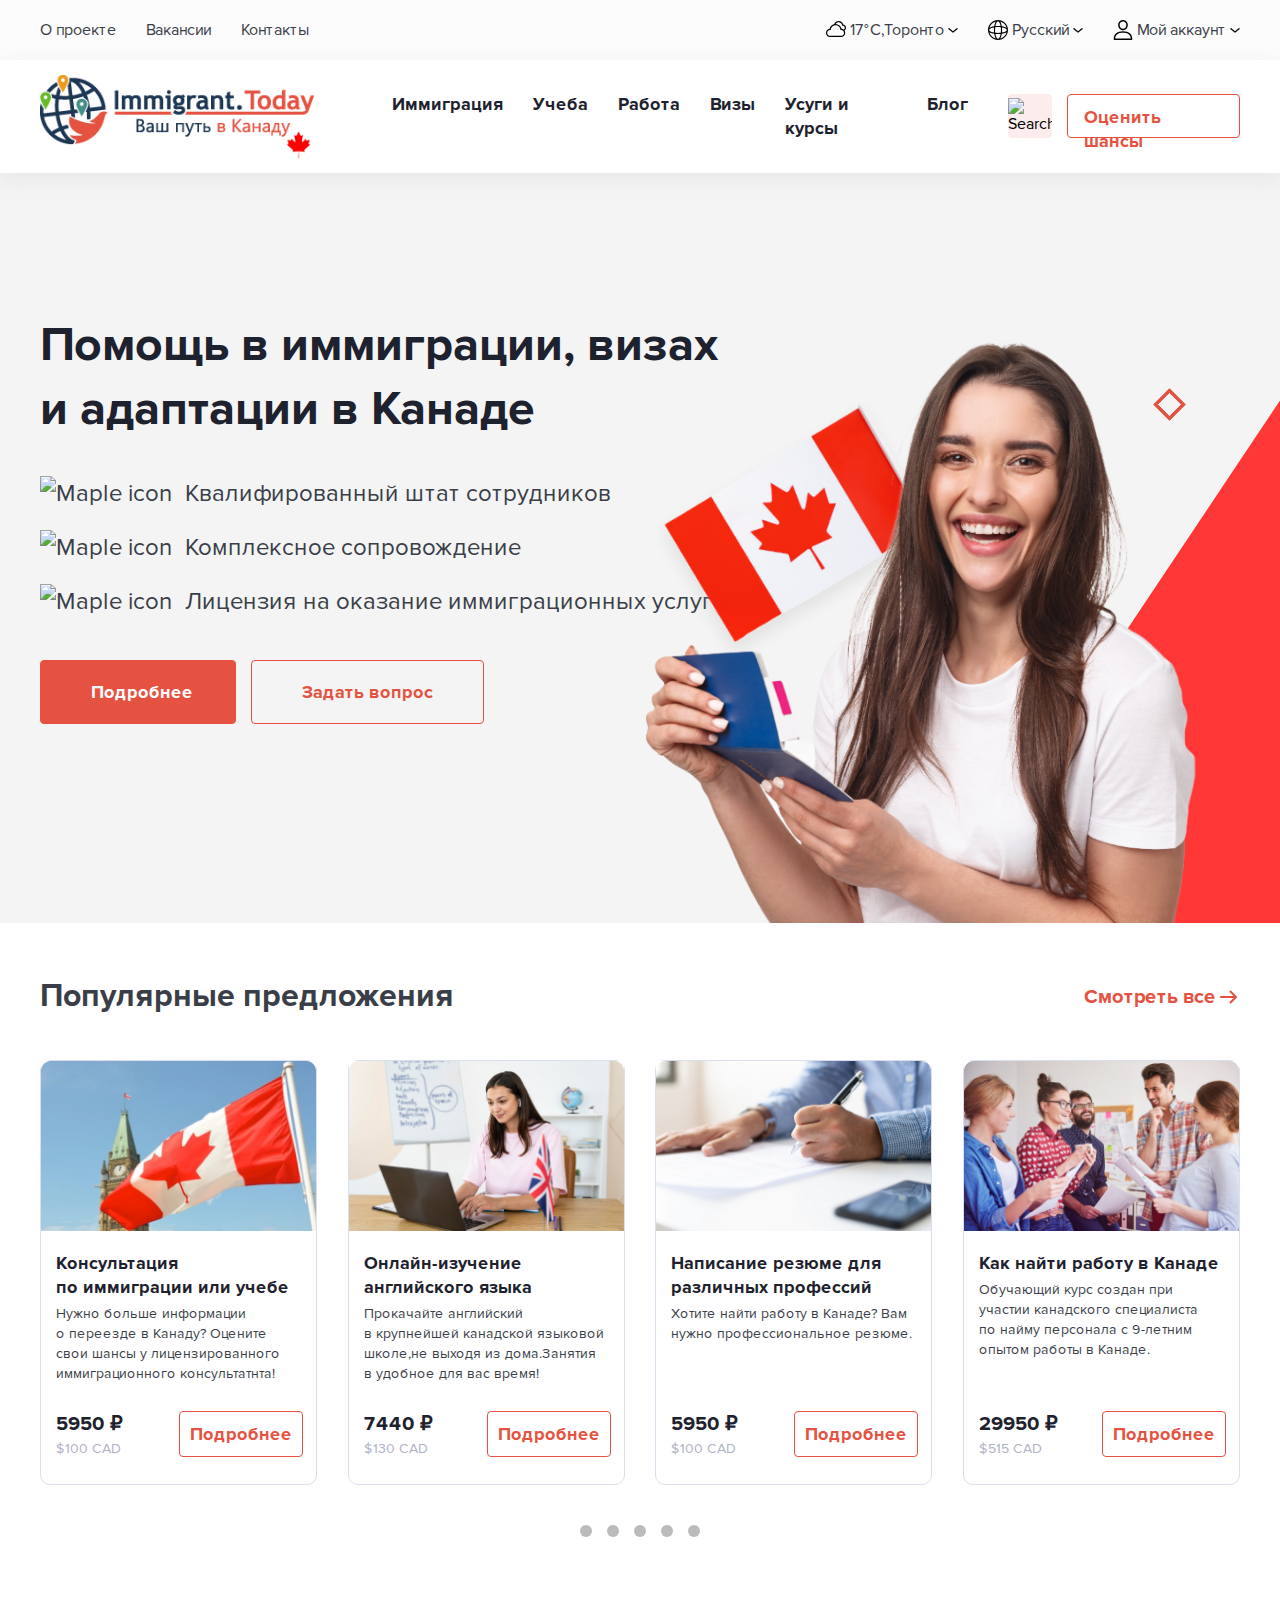
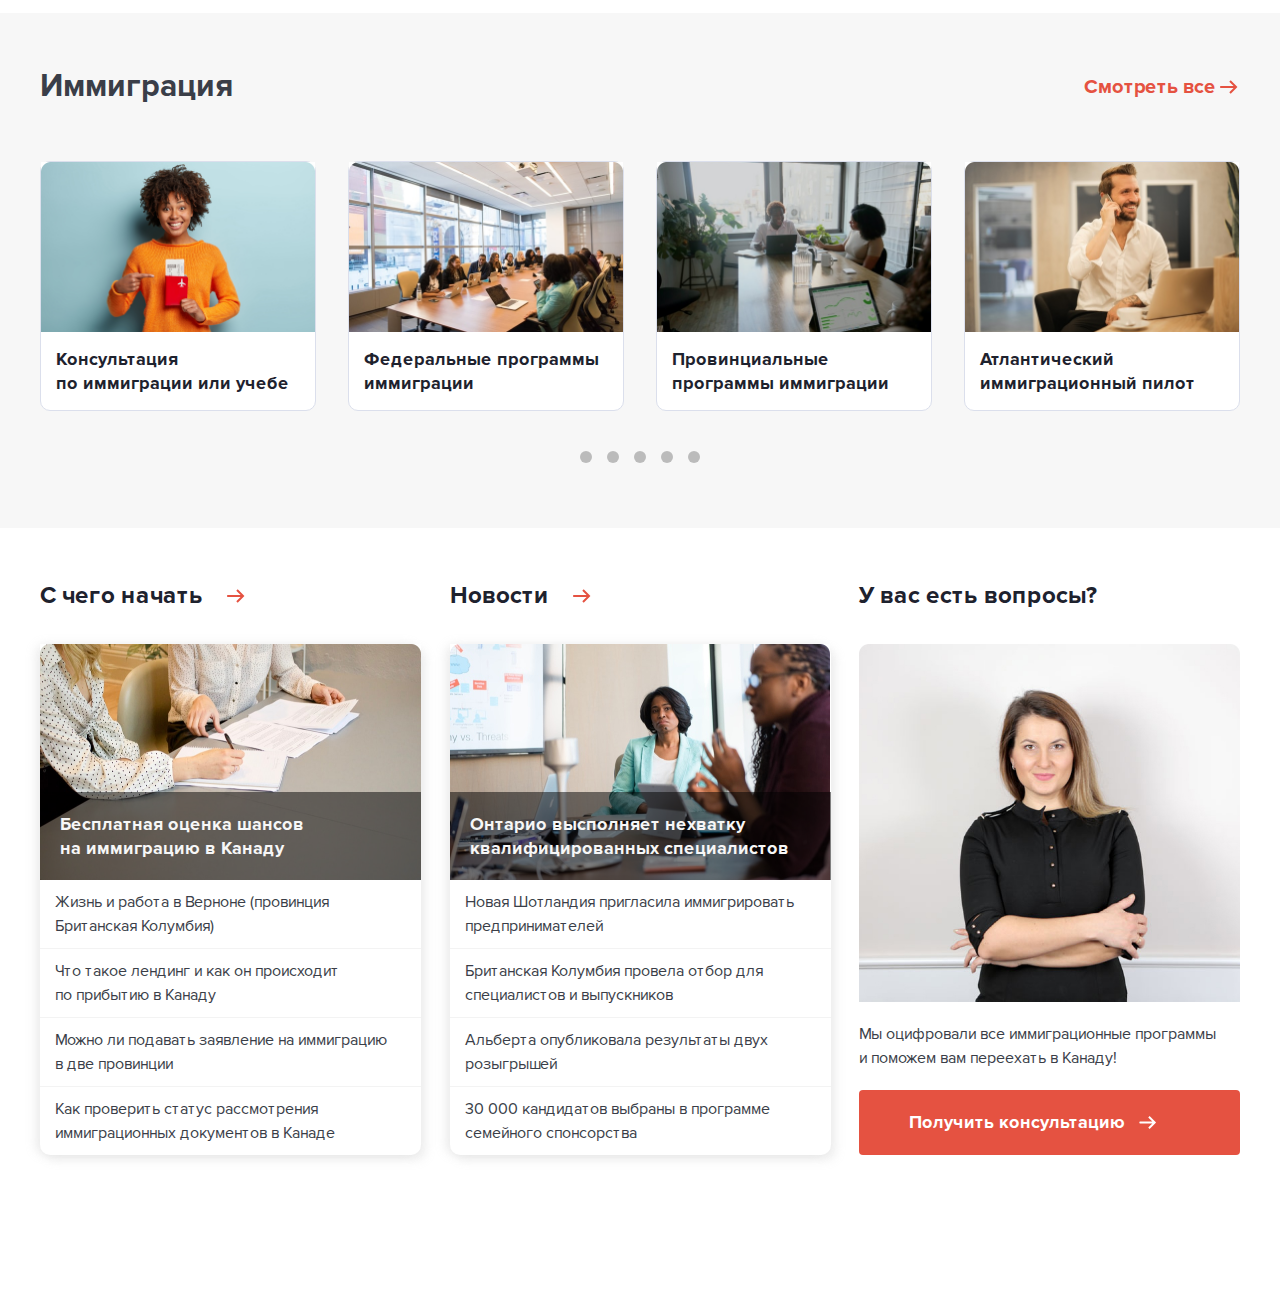
==== index.html @ c92b2986 "Update index.html" ====
<!DOCTYPE html>
<html lang="ru">

<head>
    <meta charset="UTF-8"/>
    <meta http-equiv="X-UA-Compatible" content="IE=edge"/>
    <meta name="viewport" content="width=device-width, initial-scale=1.0"/>
    <title>School Project</title>

    <link rel="stylesheet" href="./css/style.css"/>
</head>

<body>
<header>
    <div class="bg-gray">
        <div class="container">
            <div class="top-menu-wrap">
                <!--Top menu-->
                <nav>
                    <ul class="top-left-menu">
                        <li><a href="#">О проекте</a></li>
                        <li><a href="#">Вакансии</a></li>
                        <li><a href="#">Контакты</a></li>
                    </ul>
                </nav>

                <ul class="top-right-menu">
                    <li>
                        <a href="#">
                            <svg width="20" height="18" viewBox="0 0 20 18"
                                 xmlns="http://www.w3.org/2000/svg">
                                <path
                                        d="M20 7.82644C20 6.20998 18.8162 4.86483 17.2701 4.61213C16.7846 2.49625 14.8909 0.956909 12.673 0.956909C10.6894 0.956909 8.92136 2.20829 8.24553 4.04408C5.93992 4.57093 4.10755 6.40396 3.62359 8.76672C1.58247 9.02854 0 10.7769 0 12.888C0 15.1792 1.864 17.0432 4.15518 17.0432H15.0666C17.3577 17.0432 19.2217 15.1792 19.2217 12.888C19.2217 12.0281 18.9591 11.2285 18.5099 10.565C19.4259 9.97745 20 8.95996 20 7.82644ZM12.6731 2.19402C14.4365 2.19402 15.9221 3.51237 16.1287 5.26066L16.1932 5.80664H16.7429C17.8567 5.80664 18.7629 6.71274 18.7629 7.82644C18.7629 8.60569 18.3259 9.29683 17.6474 9.63394C17.0692 9.17435 16.3661 8.86524 15.5981 8.76668C15.0267 5.97683 12.5754 3.92557 9.68474 3.8911C10.3019 2.8605 11.4297 2.19402 12.6731 2.19402ZM15.0666 15.8061H4.15518C2.54614 15.8061 1.23711 14.497 1.23711 12.888C1.23711 11.279 2.54623 9.96994 4.15538 9.96994H4.70515L4.76965 9.42396C5.05905 6.97452 7.14033 5.12743 9.61085 5.12743C12.0814 5.12743 14.1626 6.97452 14.452 9.42396L14.5165 9.96994H15.0663C16.6754 9.96994 17.9846 11.279 17.9846 12.888C17.9846 14.497 16.6756 15.8061 15.0666 15.8061Z"/>
                            </svg>
                            17°C,Торонто
                            <svg class="icon-arrow-down" width="10" height="5" viewBox="0 0 10 5" 
                                 xmlns="http://www.w3.org/2000/svg">
                                <path
                                        d="M5.00002 4.66665C4.84425 4.66695 4.69329 4.6127 4.57335 4.51331L0.573354 1.17998C0.43721 1.06682 0.351594 0.904213 0.335341 0.727929C0.319087 0.551645 0.373529 0.376124 0.486688 0.23998C0.599847 0.103836 0.762454 0.0182197 0.938738 0.00196652C1.11502 -0.0142866 1.29054 0.0401543 1.42669 0.153313L5.00002 3.13998L8.57335 0.25998C8.64154 0.204603 8.72001 0.163249 8.80423 0.138294C8.88846 0.11334 8.97679 0.105277 9.06414 0.11457C9.15149 0.123863 9.23615 0.150327 9.31324 0.192443C9.39033 0.234559 9.45834 0.291496 9.51335 0.35998C9.57441 0.428528 9.62064 0.508945 9.64917 0.596194C9.6777 0.683443 9.6879 0.775644 9.67914 0.867019C9.67038 0.958395 9.64284 1.04698 9.59825 1.12721C9.55367 1.20745 9.49299 1.27762 9.42002 1.33331L5.42002 4.55331C5.29663 4.63699 5.14875 4.67689 5.00002 4.66665Z"/>
                            </svg>
                        </a>
                    </li>
                    <li>
                        <a href="#">
                            <svg width="20" height="20" viewBox="0 0 20 20"
                                 xmlns="http://www.w3.org/2000/svg">
                                <path
                                        d="M17.0711 2.92892C15.1823 1.04019 12.6711 0 10 0C7.32895 0 4.81766 1.04019 2.92892 2.92892C1.04019 4.81766 0 7.32895 0 10C0 12.6711 1.04019 15.1823 2.92892 17.0711C4.81766 18.9598 7.32895 20 10 20C12.6711 20 15.1823 18.9598 17.0711 17.0711C18.9598 15.1823 20 12.6711 20 10C20 7.32895 18.9598 4.81766 17.0711 2.92892ZM13.97 7.40494C14.8807 7.56851 15.719 7.78931 16.4517 8.0629C17.9398 8.61862 18.8281 9.3428 18.8281 10C18.8281 10.6572 17.9398 11.3814 16.4517 11.937C15.719 12.2107 14.8807 12.4315 13.97 12.5949C14.0567 11.7593 14.1016 10.8884 14.1016 10C14.1016 9.11163 14.0567 8.24066 13.97 7.40494ZM16.2424 3.75763C17.3801 4.89517 18.1686 6.28876 18.5551 7.80823C18.0936 7.4971 17.5272 7.21375 16.8617 6.96518C15.9676 6.63132 14.933 6.37039 13.81 6.19019C13.6296 5.06699 13.3688 4.03244 13.0348 3.13828C12.7864 2.47284 12.5029 1.90643 12.1918 1.44485C13.7112 1.83136 15.1048 2.61993 16.2424 3.75763ZM12.9297 10C12.9297 10.9561 12.8755 11.8883 12.7718 12.7718C11.8883 12.8755 10.9561 12.9297 10 12.9297C9.04388 12.9297 8.11172 12.8755 7.22824 12.7718C7.12448 11.8883 7.07031 10.9561 7.07031 10C7.07031 9.04388 7.12448 8.11172 7.22824 7.22824C8.11172 7.12448 9.04388 7.07031 10 7.07031C10.9561 7.07031 11.8883 7.12448 12.7718 7.22824C12.8755 8.11172 12.9297 9.04388 12.9297 10ZM10 1.17188C10.6572 1.17188 11.3814 2.06024 11.9371 3.54828C12.2107 4.28101 12.4315 5.11932 12.5951 6.02997C11.7595 5.9433 10.8884 5.89844 10 5.89844C9.11163 5.89844 8.24066 5.9433 7.40509 6.02997C7.56851 5.11932 7.78931 4.28101 8.06305 3.54828C8.61862 2.06024 9.3428 1.17188 10 1.17188ZM3.75763 3.75763C4.89517 2.61993 6.28876 1.83136 7.80823 1.44485C7.4971 1.90643 7.21375 2.47284 6.96518 3.13828C6.63132 4.03244 6.37039 5.06699 6.19019 6.19019C5.06699 6.37039 4.03244 6.63132 3.13828 6.96518C2.47284 7.21375 1.90643 7.4971 1.44485 7.80823C1.83136 6.28876 2.61993 4.89517 3.75763 3.75763ZM3.54828 8.06305C4.28101 7.78931 5.11932 7.56851 6.02997 7.40509C5.9433 8.24066 5.89844 9.11163 5.89844 10C5.89844 10.8884 5.9433 11.7593 6.02997 12.5949C5.11932 12.4315 4.28101 12.2107 3.54828 11.937C2.06024 11.3814 1.17188 10.6572 1.17188 10C1.17188 9.3428 2.06024 8.61862 3.54828 8.06305ZM3.75763 16.2424C2.61993 15.1048 1.83136 13.7112 1.44485 12.1918C1.90643 12.5029 2.47284 12.7863 3.13828 13.0348C4.03244 13.3687 5.06699 13.6296 6.19019 13.8098C6.37039 14.933 6.63132 15.9676 6.96518 16.8617C7.21375 17.5272 7.4971 18.0936 7.80823 18.5551C6.28876 18.1686 4.89517 17.3801 3.75763 16.2424ZM10 18.8281C9.3428 18.8281 8.61862 17.9398 8.06305 16.4517C7.78931 15.719 7.56851 14.8807 7.40509 13.97C8.24066 14.0567 9.11163 14.1016 10 14.1016C10.8884 14.1016 11.7595 14.0567 12.5951 13.97C12.4315 14.8807 12.2107 15.719 11.9371 16.4517C11.3814 17.9398 10.6572 18.8281 10 18.8281ZM16.2424 16.2424C15.1048 17.3801 13.7112 18.1686 12.1918 18.5551C12.5029 18.0936 12.7864 17.5272 13.0348 16.8617C13.3688 15.9676 13.6296 14.933 13.81 13.8098C14.933 13.6296 15.9676 13.3687 16.8617 13.0348C17.5272 12.7863 18.0936 12.5029 18.5551 12.1918C18.1686 13.7112 17.3801 15.1048 16.2424 16.2424Z"
                                        />
                            </svg>
                            Русский
                            <svg class="icon-arrow-down" width="10" height="5" viewBox="0 0 10 5" 
                                 xmlns="http://www.w3.org/2000/svg">
                                <path
                                        d="M5.00002 4.66665C4.84425 4.66695 4.69329 4.6127 4.57335 4.51331L0.573354 1.17998C0.43721 1.06682 0.351594 0.904213 0.335341 0.727929C0.319087 0.551645 0.373529 0.376124 0.486688 0.23998C0.599847 0.103836 0.762454 0.0182197 0.938738 0.00196652C1.11502 -0.0142866 1.29054 0.0401543 1.42669 0.153313L5.00002 3.13998L8.57335 0.25998C8.64154 0.204603 8.72001 0.163249 8.80423 0.138294C8.88846 0.11334 8.97679 0.105277 9.06414 0.11457C9.15149 0.123863 9.23615 0.150327 9.31324 0.192443C9.39033 0.234559 9.45834 0.291496 9.51335 0.35998C9.57441 0.428528 9.62064 0.508945 9.64917 0.596194C9.6777 0.683443 9.6879 0.775644 9.67914 0.867019C9.67038 0.958395 9.64284 1.04698 9.59825 1.12721C9.55367 1.20745 9.49299 1.27762 9.42002 1.33331L5.42002 4.55331C5.29663 4.63699 5.14875 4.67689 5.00002 4.66665Z"
                                        />
                            </svg>
                        </a>
                    </li>
                    <li>
                        <a href="#">
                            <svg width="20" height="20" viewBox="0 0 20 20"
                                 xmlns="http://www.w3.org/2000/svg">
                                <path
                                        d="M9.9999 11.2652C3.99064 11.2652 0.681152 14.108 0.681152 19.2701C0.681152 19.6732 1.00791 20 1.41107 20H18.5887C18.9919 20 19.3186 19.6732 19.3186 19.2701C19.3186 14.1083 16.0092 11.2652 9.9999 11.2652ZM2.16756 18.5402C2.45467 14.6805 5.08603 12.7251 9.9999 12.7251C14.9138 12.7251 17.5452 14.6805 17.8325 18.5402H2.16756Z"
                                        />
                                <path
                                        d="M10 0C7.23969 0 5.1582 2.12336 5.1582 4.93895C5.1582 7.83699 7.33023 10.1944 10 10.1944C12.6698 10.1944 14.8419 7.83699 14.8419 4.93918C14.8419 2.12336 12.7604 0 10 0ZM10 8.7348C8.13508 8.7348 6.61805 7.03211 6.61805 4.93918C6.61805 2.92313 8.04043 1.45984 10 1.45984C11.9283 1.45984 13.382 2.95547 13.382 4.93918C13.382 7.03211 11.865 8.7348 10 8.7348Z"
                                        />
                            </svg>
                            Мой аккаунт
                            <svg class="icon-arrow-down" width="10" height="5" viewBox="0 0 10 5" 
                                 xmlns="http://www.w3.org/2000/svg">
                                <path
                                        d="M5.00002 4.66665C4.84425 4.66695 4.69329 4.6127 4.57335 4.51331L0.573354 1.17998C0.43721 1.06682 0.351594 0.904213 0.335341 0.727929C0.319087 0.551645 0.373529 0.376124 0.486688 0.23998C0.599847 0.103836 0.762454 0.0182197 0.938738 0.00196652C1.11502 -0.0142866 1.29054 0.0401543 1.42669 0.153313L5.00002 3.13998L8.57335 0.25998C8.64154 0.204603 8.72001 0.163249 8.80423 0.138294C8.88846 0.11334 8.97679 0.105277 9.06414 0.11457C9.15149 0.123863 9.23615 0.150327 9.31324 0.192443C9.39033 0.234559 9.45834 0.291496 9.51335 0.35998C9.57441 0.428528 9.62064 0.508945 9.64917 0.596194C9.6777 0.683443 9.6879 0.775644 9.67914 0.867019C9.67038 0.958395 9.64284 1.04698 9.59825 1.12721C9.55367 1.20745 9.49299 1.27762 9.42002 1.33331L5.42002 4.55331C5.29663 4.63699 5.14875 4.67689 5.00002 4.66665Z"
                                        />
                            </svg>
                        </a>
                    </li>
                </ul>
            </div>
            <!--top menu wrap-->
        </div>
    </div>
    <!-- main menu wrap-->
    <div class="box-shadow">
        <div class="container">
            <div class="main-menu-wrap">
                <a href=""><img src="img/logo.svg" alt="Logo"/></a>
                <nav>
                    <ul class="main-menu">
                        <li><a href="">Иммиграция</a></li>
                        <li><a href="">Учеба</a></li>
                        <li><a href="">Работа</a></li>
                        <li><a href="">Визы</a></li>
                        <li><a href="">Усуги и курсы</a></li>
                        <li><a href="">Блог</a></li>
                    </ul>
                </nav>
                <button class="btn-search" name="search">
                    <img src="img/icons/icon-search.svg" alt="Search"/>
                </button>
                <a href="#" class="btn-transparent">Оценить шансы</a>
            </div>
        </div>
    </div>
    <!-- main menu wrap close-->
    <!-- container close-->
</header>

<main>
    <section class="home">
        <div class="container">
            <div class="home-content">
                <h1 class="home-heading">
                    Помощь в&nbsp;иммиграции, визах<br/>и&nbsp;адаптации
                    в&nbsp;Канаде
                </h1>
                <ul class="home-list">
                    <li>
                        <img src="img/icons/icon-maple.svg" class="icon-maple" alt="Maple icon"/>Квалифированный
                        штат сотрудников
                    </li>
                    <li>
                        <img src="img/icons/icon-maple.svg" class="icon-maple" alt="Maple icon"/>Комплексное
                        сопровождение
                    </li>
                    <li>
                        <img src="img/icons/icon-maple.svg" class="icon-maple" alt="Maple icon"/>Лицензия на
                        оказание иммиграционных услуг
                    </li>
                </ul>
                <div class="home-btn-group">
                    <a href="#" class="btn-red btn">Подробнее</a>
                    <a href="#" class="btn">Задать вопрос</a>
                </div>
                <img src="img/bg-image.jpg" class="bg-image-main" alt="background image"/>
                <img src="img/flag.png" class="bg-image-flag" alt="background image flag"/>
                <img src="img/rectangle.svg" class="bg-image-rectangle" alt="rectangle"/>
                <img src="img/dots-vertical.svg" class="dots-vertical" alt="Vertical dots"/>
                <img src="img/dots-horizontal.svg" class="dots-horizontal" alt="Horizontal dots"/>
                <img src="img/diamond.svg" class="diamond-left" alt="Diamond"/>
                <img src="img/diamond.svg" class="diamond-right" alt="Diamond"/>
            </div>
        </div>
    </section>
    <section class="offer">
        <div class="container">
            <div class="offer-row">
                <h2 class="offer-heading">Популярные предложения</h2>
                <div>
                    <a href="#">Смотреть все
                        <svg width="24" height="24" viewBox="0 0 24 24" 
                             xmlns="http://www.w3.org/2000/svg">
                            <path fill-rule="evenodd" clip-rule="evenodd"
                                  d="M20.7071 11.2929L14.7071 5.29291L13.2929 6.70712L17.5858 11H5C4.44771 11 4 11.4477 4 12C4 12.5523 4.44771 13 5 13H17.5858L13.2929 17.2929L14.7071 18.7071L20.7071 12.7071L21.4142 12L20.7071 11.2929Z"
                                  fill="#E55241"/>
                        </svg>
                    </a>
                </div>
            </div>
            <div class="cards">
                <div class="card">
                    <a href="#"><img src="img/image-card-1.jpg" alt="Image card 1"/></a>
                    <div class="card-content">
                        <a href="#" class="card-link">Консультация по&nbsp;иммиграции или учебе</a>
                        <p>
                            Нужно больше информации о&nbsp;переезде в&nbsp;Канаду? Оцените
                            свои шансы у&nbsp;лицензированного иммиграционного
                            консультатнта!
                        </p>
                        <div class="price-block">
                            <div>
                                <span class="price-bold">5950&nbsp;₽</span><span>$100&nbsp;CAD</span>
                            </div>
                            <a href="#" class="card-btn">Подробнее</a>
                        </div>
                    </div>
                </div>
                <div class="card">
                    <a href="#"><img src="img/image-card-2.jpg" alt="Image card 2"/></a>
                    <div class="card-content">
                        <a href="#" class="card-link">Онлайн-изучение английского языка</a>
                        <p>
                            Прокачайте английский в&nbsp;крупнейшей канадской языковой
                            школе,не выходя из&nbsp;дома.Занятия в&nbsp;удобное для вас
                            время!
                        </p>
                        <div class="price-block">
                            <div>
                                <span class="price-bold">7440&nbsp;₽</span><span>$130&nbsp;CAD</span>
                            </div>
                            <a href="#" class="card-btn">Подробнее</a>
                        </div>
                    </div>
                </div>
                <div class="card">
                    <a href="#"><img src="img/image-card-3.jpg" alt="Image card 3"/></a>
                    <div class="card-content">
                        <a href="#" class="card-link">Написание резюме для различных профессий</a>
                        <p>
                            Хотите найти работу в&nbsp;Канаде? Вам нужно профессиональное
                            резюме.
                        </p>
                        <div class="price-block">
                            <div>
                                <span class="price-bold">5950&nbsp;₽</span><span>$100&nbsp;CAD</span>
                            </div>
                            <a href="#" class="card-btn">Подробнее</a>
                        </div>
                    </div>
                </div>
                <div class="card">
                    <a href="#"><img src="img/image-card-4.jpg" alt="Image card 4"/></a>
                    <div class="card-content">
                        <a href="#" class="card-link">Как найти работу в&nbsp;Канаде</a>
                        <p>
                            Обучающий курс создан при участии канадского специалиста
                            по&nbsp;найму персонала с&nbsp;9-летним опытом работы
                            в&nbsp;Канаде.
                        </p>
                        <div class="price-block">
                            <div>
                                <span class="price-bold">29950&nbsp;₽</span><span>$515&nbsp;CAD</span>
                            </div>
                            <a href="#" class="card-btn">Подробнее</a>
                        </div>
                    </div>
                </div>
            </div>
            <div class="slider-nav">
                <span class="circle"></span>
                <span class="circle"></span>
                <span class="circle"></span>
                <span class="circle"></span>
                <span class="circle"></span>
            </div>
        </div>
    </section>
    <section class="offer-grey">
        <div class="container">
            <div class="offer-grey-row">
                <h2 class="offer-heading">Иммиграция</h2>
                <div>
                    <a href="#">Смотреть все
                        <svg width="24" height="24" viewBox="0 0 24 24" 
                             xmlns="http://www.w3.org/2000/svg">
                            <path fill-rule="evenodd" clip-rule="evenodd"
                                  d="M20.7071 11.2929L14.7071 5.29291L13.2929 6.70712L17.5858 11H5C4.44771 11 4 11.4477 4 12C4 12.5523 4.44771 13 5 13H17.5858L13.2929 17.2929L14.7071 18.7071L20.7071 12.7071L21.4142 12L20.7071 11.2929Z"
                                  fill="#E55241"/>
                        </svg>
                    </a>
                </div>
            </div>
            <div class="boxes">
                <div class="box">
                    <a href="#"><img src="img/box-1.jpg" alt="Box 1"/></a>
                    <a href="#" class="box-link">Консультация по&nbsp;иммиграции или учебе</a>
                </div>
                <div class="box">
                    <a href="#"><img src="img/box-2.jpg" alt="Box 2"/></a>
                    <a href="#" class="box-link">Федеральные программы иммиграции</a>
                </div>
                <div class="box">
                    <a href="#"><img src="img/box-3.jpg" alt="Box 3"/></a>
                    <a href="#" class="box-link">Провинциальные программы иммиграции</a>
                </div>
                <div class="box">
                    <a href="#"><img src="img/box-4.jpg" alt="Box 4"/></a>
                    <a href="#" class="box-link">Атлантический иммиграционный пилот</a>
                </div>
            </div>
            <div class="slider-nav">
                <span class="circle"></span>
                <span class="circle"></span>
                <span class="circle"></span>
                <span class="circle"></span>
                <span class="circle"></span>
            </div>
        </div>
    </section>
    <section class="news">
        <div class="container">
            <div class="news-columns">
                <div class="news-item">
                    <h2 class="news-heading">
                        С чего начать
                        <svg class="read-more" width="24" height="24" viewBox="0 0 24 24" 
                             xmlns="http://www.w3.org/2000/svg">
                            <path fill-rule="evenodd" clip-rule="evenodd"
                                  d="M20.7071 11.2929L14.7071 5.29291L13.2929 6.70712L17.5858 11H5C4.44771 11 4 11.4477 4 12C4 12.5523 4.44771 13 5 13H17.5858L13.2929 17.2929L14.7071 18.7071L20.7071 12.7071L21.4142 12L20.7071 11.2929Z"
                                  fill="#E55241"/>
                        </svg>
                    </h2>
                    <div class="news-column">
                        <div class="news-block">
                            <div class="news-img">
                                <a href="#">
                                    <img src="img/new-1.jpg" alt="New 1">
                                    <span>Бесплатная оценка шансов на&nbsp;иммиграцию в&nbsp;Канаду</span>
                                </a>
                            </div>
                            <ul class="news-links">
                                <li><a href="#">Жизнь и&nbsp;работа в&nbsp;Верноне (провинция Британская Колумбия)</a>
                                </li>
                                <li><a href="#">Что такое лендинг и&nbsp;как он&nbsp;происходит по&nbsp;прибытию в&nbsp;Канаду</a>
                                </li>
                                <li><a href="#">Можно&nbsp;ли подавать заявление на&nbsp;иммиграцию в&nbsp;две
                                    провинции</a></li>
                                <li><a href="#">Как проверить статус рассмотрения иммиграционных документов в&nbsp;Канаде</a>
                                </li>
                            </ul>
                        </div>
                    </div>
                </div>
                <div class="news-item">
                    <h2 class="news-heading">
                        Новости
                        <svg class="read-more" width="24" height="24" viewBox="0 0 24 24" 
                             xmlns="http://www.w3.org/2000/svg">
                            <path fill-rule="evenodd" clip-rule="evenodd"
                                  d="M20.7071 11.2929L14.7071 5.29291L13.2929 6.70712L17.5858 11H5C4.44771 11 4 11.4477 4 12C4 12.5523 4.44771 13 5 13H17.5858L13.2929 17.2929L14.7071 18.7071L20.7071 12.7071L21.4142 12L20.7071 11.2929Z"
                                  fill="#E55241"/>
                        </svg>
                    </h2>
                    <div class="news-column">
                        <div class="news-block">
                            <div class="news-img">
                                <a href="#">
                                    <img src="img/new-2.jpg" alt="New 2">
                                    <span>Онтарио высполняет нехватку квалифицированных специалистов</span>
                                </a>
                            </div>
                            <ul class="news-links">
                                <li><a href="#">Новая Шотландия пригласила иммигрировать предпринимателей</a>
                                </li>
                                <li><a href="#">Британская Колумбия провела отбор для специалистов
                                    и&nbsp;выпускников</a>
                                </li>
                                <li><a href="#">Альберта опубликовала результаты двух розыгрышей</a></li>
                                <li><a href="#">30&nbsp;000 кандидатов выбраны в&nbsp;программе семейного
                                    спонсорства</a>
                                </li>
                            </ul>
                        </div>
                    </div>
                </div>
                <div class="news-item">
                    <h2 class="news-heading">У вас есть вопросы?</h2>
                    <div class="director-column">
                        <div class="director-block">
                            <div class="director-img">
                                <img src="img/director.jpg" alt="Director">
                            </div>
                            <p>Мы&nbsp;оцифровали все иммиграционные программы и&nbsp;поможем вам переехать в&nbsp;Канаду!</p>
                            <div class="director-btn">
                                <a href="#">
                                    <span>Получить консультацию</span>
                                    <svg width="24" height="24" viewBox="0 0 24 24" 
                                         xmlns="http://www.w3.org/2000/svg">
                                        <path fill-rule="evenodd" clip-rule="evenodd"
                                              d="M20.7071 11.2929L14.7071 5.29291L13.2929 6.70712L17.5858 11H5C4.44771 11 4 11.4477 4 12C4 12.5523 4.44771 13 5 13H17.5858L13.2929 17.2929L14.7071 18.7071L20.7071 12.7071L21.4142 12L20.7071 11.2929Z"
                                              fill="#E55241"/>
                                    </svg>
                                </a>
                            </div>
                        </div>
                    </div>
                </div>
            </div>
        </div>
    </section>
</main>
<footer></footer>
</body>

</html>
---- css/style.css ----
/* Connecting fonts */
@font-face {
    font-family: "Proxima Nova";
    src: url("../fonts/ProximaNova-Bold.woff2") format("woff2"),
    url("../fonts/ProximaNova-Bold.woff") format("woff");
    font-weight: bold;
    font-style: normal;
    font-display: swap;
}

@font-face {
    font-family: "Proxima Nova";
    src: url("../fonts/ProximaNova-Semibold.woff2") format("woff2"),
    url("../fonts/ProximaNova-Semibold.woff") format("woff");
    font-weight: 600;
    font-style: normal;
    font-display: swap;
}

@font-face {
    font-family: "Proxima Nova";
    src: url("../fonts/ProximaNova-Regular.woff2") format("woff2"),
    url("../fonts/ProximaNova-Regular.woff") format("woff");
    font-weight: normal;
    font-style: normal;
    font-display: swap;
}

/* Reset and base styles  */
*,
*::before,
*::after {
    padding: 0;
    margin: 0;
    border: none;
    box-sizing: border-box;
}

/* Links */

a,
a:visited {
    color: inherit;
    text-decoration: none;
}

a:hover {
    color: inherit;
    text-decoration: none;
}

a:focus,
a:active {
    outline: none;
}

/* Common */

aside,
nav,
footer,
header,
section,
main {
    display: block;
}

h1,
h2,
h3,
h4,
h5,
h6,
p {
    font-size: inherit;
    font-weight: inherit;
    line-height: inherit;
}

p + p {
    margin-top: 1em;
}

ul {
    list-style: none;
}

img,
svg {
    vertical-align: top;
    max-width: 100%;
    height: auto;
}

/* Form */

input,
textarea,
button,
select {
    font-family: inherit;
    font-size: inherit;
}

input::-ms-clear {
    display: none;
}

button,
input[type="submit"] {
    display: inline-block;
    box-shadow: none;
    background: transparent none;
    cursor: pointer;
}

input:focus,
input:active,
button:focus,
button:active {
    outline: none;
}

button::-moz-focus-inner {
    padding: 0;
    border: 0;
}

label {
    cursor: pointer;
}

legend {
    display: block;
}

/* Main styles start */

body {
    font-family: "Proxima Nova", sans-serif;
    font-size: 16px;
    font-weight: normal;
    color: #3a3e48;
}

.bg-gray {
    background-color: #fcfcfc;
}

.container {
    max-width: 1230px;
    padding-left: 15px;
    padding-right: 15px;
    margin-left: auto;
    margin-right: auto;
}

.top-menu-wrap {
    display: flex;
    justify-content: space-between;
    padding-top: 20px;
    padding-bottom: 20px;
}

.top-menu-wrap a,
.main-menu a {
    /* transition: color 0.2s ease; */
}
/*
.top-menu-wrap a:hover,
.main-menu a:hover {
    color: #ff3737;
} */

.top-right-menu,
.top-left-menu {
    display: flex;
}

.top-left-menu li + li {
    margin-left: 30px;
}

.top-right-menu li:not(:last-child) {
    margin-right: 30px;
}

.top-right-menu li:hover  {
    fill: #ff3737;
    color: #ff3737;
    cursor: pointer;
    transition: color 0.2s ease;
}

.icon {
    margin-right: 5px;
}

.icon-arrow-down {
    margin-top: 8px;
}

.box-shadow {
    box-shadow: 0 5px 20px rgba(190, 190, 190, 0.25);
    position: relative;
}

.main-menu-wrap {
    display: flex;
    align-items: center;
    padding-top: 15px;
    padding-bottom: 15px;
}

.main-menu {
    display: flex;
    align-content: flex-start;
    margin-left: 78px;
    margin-right: 40px;
    font-weight: bold;
    font-size: 18px;
    line-height: 24px;
    color: #1e222e;
}

.main-menu li + li {
    margin-left: 30px;
}

.btn-search {
    width: 44px;
    height: 44px;
    background: rgba(229, 82, 65, 0.1);
    border-radius: 4px;
    margin-right: 15px;
}

.btn-transparent,
a.btn-transparent {
    border: 1px solid #e55241;
    border-radius: 4px;
    height: 44px;
    padding: 10px 16px;
    font-weight: 700;
    font-size: 18px;
    line-height: 24px;
    color: #e55241;
}

.btn-transparent:hover {
    background-color: #e55241;
    border: none;
    color: #ffffff;
}

.btn,
a.btn {
    border: 1px solid #e55241;
    border-radius: 4px;
    height: 64px;
    padding: 20px 50px;
    font-weight: 700;
    font-size: 18px;
    color: #e55241;
}

.btn-red,
a.btn-red {
    background-color: #e55241;
    width: 196px;
    color: #ffffff;
}

.home {
    min-height: 750px;
    background-color: #f4f4f4;
    padding: 140px 0 199px 0;
}

.home-content {
    max-width: 693px;
    position: absolute;
}

.home-heading {
    color: #1e222e;
    margin-bottom: 35px;
    font-weight: 700;
    font-size: 48px;
    line-height: 64px;
}

.home-list {
    display: flex;
    align-content: center;
    flex-direction: column;
    padding-bottom: 40px;
}

.home-list li {
    font-weight: 400;
    font-size: 24px;
    line-height: 36px;
    color: #3a3e48;
}

.home-list li:not(:last-child) {
    margin-bottom: 18px;
}

.icon-maple {
    height: 36px;
    margin-right: 12px;
}

.arrow-down-icon {
    margin-top: 8px;
}

.home-btn-group {
    display: flex;
}

.btn-red {
    margin-right: 15px;
}

.bg-image-main {
    position: absolute;
    width: 603px;
    height: 583px;
    left: 590px;
    top: 27px;
    z-index: 10;
}

.bg-image-flag {
    position: absolute;
    width: 305px;
    height: 286px;
    left: 596px;
    top: 72px;
    z-index: 1;
}

.bg-image-rectangle {
    position: absolute;
    width: 661px;
    height: 750px;
    left: 891px;
    top: -140px;
    z-index: 9;
}

.dots-vertical {
    position: absolute;
    top: 399px;
    left: -100px;
}

.dots-horizontal {
    position: absolute;
    top: 416px;
    left: 1365px;
    z-index: 12;
}

.diamond-left {
    position: absolute;
    left: -299px;
    top: 410px;
}

.diamond-right {
    position: absolute;
    left: 1113px;
    top: 75px;
}

.offer {
    min-height: 690px;
    padding: 50px 0;
}

.offer-row {
    display: flex;
    align-items: center;
}

.offer-row div {
    display: flex;
    align-items: center;
    margin-left: auto;
}

.offer-heading {
    font-weight: bold;
    font-size: 32px;
    line-height: 48px;
}

.offer-row a {
    color: #e55241;
    font-weight: bold;
    font-size: 20px;
    line-height: 20px;
    display: flex;
    align-items: center;
}

.cards {
    display: flex;
    flex-direction: row;
    justify-content: space-between;
    margin-bottom: 40px;
}

.card {
    display: flex;
    flex-direction: column;
    align-items: center;
    min-height: 425px;
    width: 277px;
    border: 1px solid #dbdfec;
    border-radius: 10px;
    margin-top: 39px;
}

.card:hover {
    box-shadow: -5px 0 10px rgba(190, 190, 190, 0.25),
    5px 5px 10px rgba(190, 190, 190, 0.25);
}

.card-link:hover {
    color: #e55241;
}

.card-content {
    padding: 20px 15px 24px 15px;
    position: relative;
}

.card-link {
    font-weight: bold;
    font-size: 18px;
    line-height: 24px;
    color: #1e222e;
}

.card-content p {
    padding-top: 5px;
    padding-bottom: 24px;
    font-size: 14px;
    line-height: 20px;
    color: #3a3e48;
}

.price-bold {
    font-weight: bold;
    font-size: 20px;
    line-height: 30px;
    color: #1e222e;
}

.price-block {
    display: flex;
    flex-direction: row;
    flex-wrap: wrap;
    align-items: center;
    justify-content: space-between;
    position: absolute;
    top: 178px;
    width: 247px;
    box-sizing: border-box;
}

.price-block div {
    display: flex;
    flex-direction: column;
}

.price-block .price-bold ~ span {
    font-size: 14px;
    line-height: 20px;
    color: #afb2c4;
}

.card-btn {
    margin-left: auto;
    border: 1px solid #e55241;
    border-radius: 4px;
    padding: 10px 10px;
    font-weight: 700;
    font-size: 18px;
    line-height: 24px;
    color: #e55241;
}

.card-btn:hover {
    background-color: #e55241;
    border: none;
    color: #ffffff;
}

.slider-nav {
    display: flex;
    justify-content: center;
    gap: 15px;
}

.circle {
    height: 12px;
    width: 12px;
    background-color: #bbb;
    border-radius: 50%;
    display: inline-block;
}

.offer-grey {
    min-height: 515px;
    background-color: #f7f7f7;
    margin-bottom: 50px;
}

.offer-grey-row {
    padding: 50px 0;
    display: flex;
    align-items: center;
}

.offer-grey-row div {
    display: flex;
    align-items: center;
    margin-left: auto;
}

.offer-grey-row a {
    color: #e55241;
    font-weight: bold;
    font-size: 20px;
    line-height: 20px;
    display: flex;
    align-items: center;
    flex-direction: row;
}

.boxes {
    display: flex;
    flex-direction: row;
    align-items: center;
    justify-content: space-between;
    margin-bottom: 40px;
}

.box {
    display: flex;
    flex-direction: column;
    align-items: center;
    min-height: 249px;
    width: 276px;
    border: 1px solid #dbdfec;
    border-radius: 10px;
    background-color: #ffffff;
}

.box-link {
    padding: 15px;
    font-weight: bold;
    font-size: 18px;
    line-height: 24px;
    color: #1e222e;
}

.box:hover {
    box-shadow: -5px 0 10px rgba(190, 190, 190, 0.25),
    5px 5px 10px rgba(190, 190, 190, 0.25);
}

.box-link:hover {
    color: #e55241;
}

.news {
    background-color: #ffffff;
    height: 715px;
}

.news-heading,
.read-more {
    display: flex;
    align-content: center;
    align-items: center;
}

.read-more {
    margin-left: 20px;
}

.news-column {
    display: flex;
    min-height: 509px;
    width: 381px;
    box-shadow: -5px 0 10px rgba(190, 190, 190, 0.25), 5px 5px 10px rgba(190, 190, 190, 0.25);
    border-radius: 10px;
}

.news-heading {
    display: flex;
    margin-bottom: 30px;
    font-weight: bold;
    font-size: 24px;
    line-height: 36px;
    color: #1E222E;
}

.img-caption {
    position: absolute;
    padding-top: 60px;
    background: #1E222E66;
}

.news-img {
    position: relative;
    max-width: 800px;
    margin: 0 auto;
}

.news-img img {
    vertical-align: middle;
}

.news-img span {
    position: absolute;
    bottom: 0; /* Fallback color */
    background: rgba(0, 0, 0, 0.5); /* Black background with opacity */
    color: #f7f7f7;
    width: 100%;
    padding: 20px;
    left: 0;
    font-weight: 700;
    font-size: 18px;
    line-height: 24px;
}

.news-img span:hover {
    text-decoration: underline;
}

.news-links li {
    padding: 10px 15px;
    font-size: 16px;
    line-height: 24px;
    color: #3A3E48;
}

.news-links a {
    display: block;
    width: 100%;
    height: 100%;
}

.news-links li:not(:last-child) {
    border-bottom: 1px #F3F3F3 solid;
}

.news-links li:last-child {
    border-bottom-right-radius: 10px;
    border-bottom-left-radius: 10px;
}

.news-links li:hover {
    background-color: #FFF6F6;
    color: #E55241;
}

.news-item {
    display: flex;
    flex-direction: column;
}

.news-columns {
    display: flex;
    justify-content: space-between;
}

.director-column {
    display: flex;
    min-height: 509px;
    width: 381px;
}

.director-block p {
    margin: 20px 0;
    font-size: 16px;
    line-height: 24px;
    color: #3A3E48;
}

.director-btn a {
    display: flex;
    font-size: 18px;
    font-weight: bold;
    line-height: 24px;
    color: #ffffff;
    height: 65px;
    padding: 21px 50px;
    background-color: #E55241;
    border-radius: 4px;
}

.director-btn svg path {
    fill: #ffffff;
}

.director-btn a span {
    display: flex;
    align-items: center;
    margin-right: 10px;
}
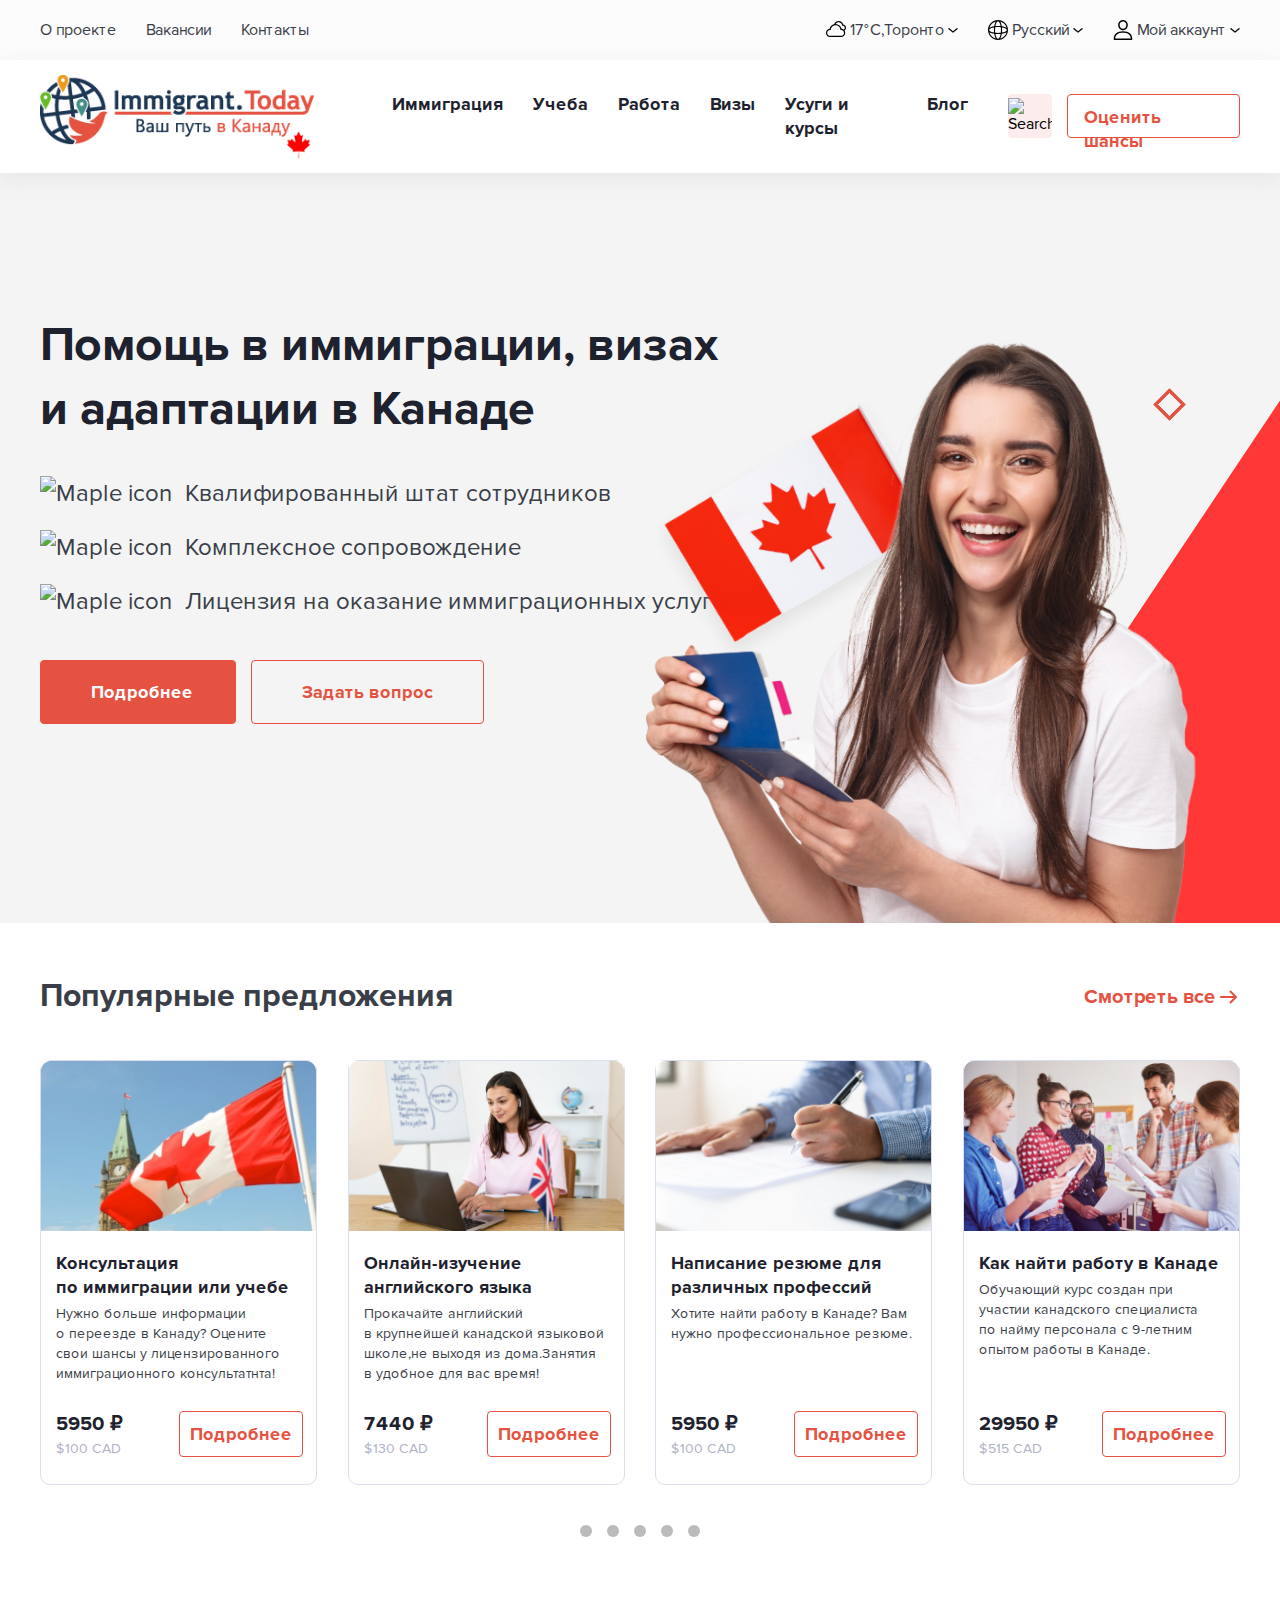
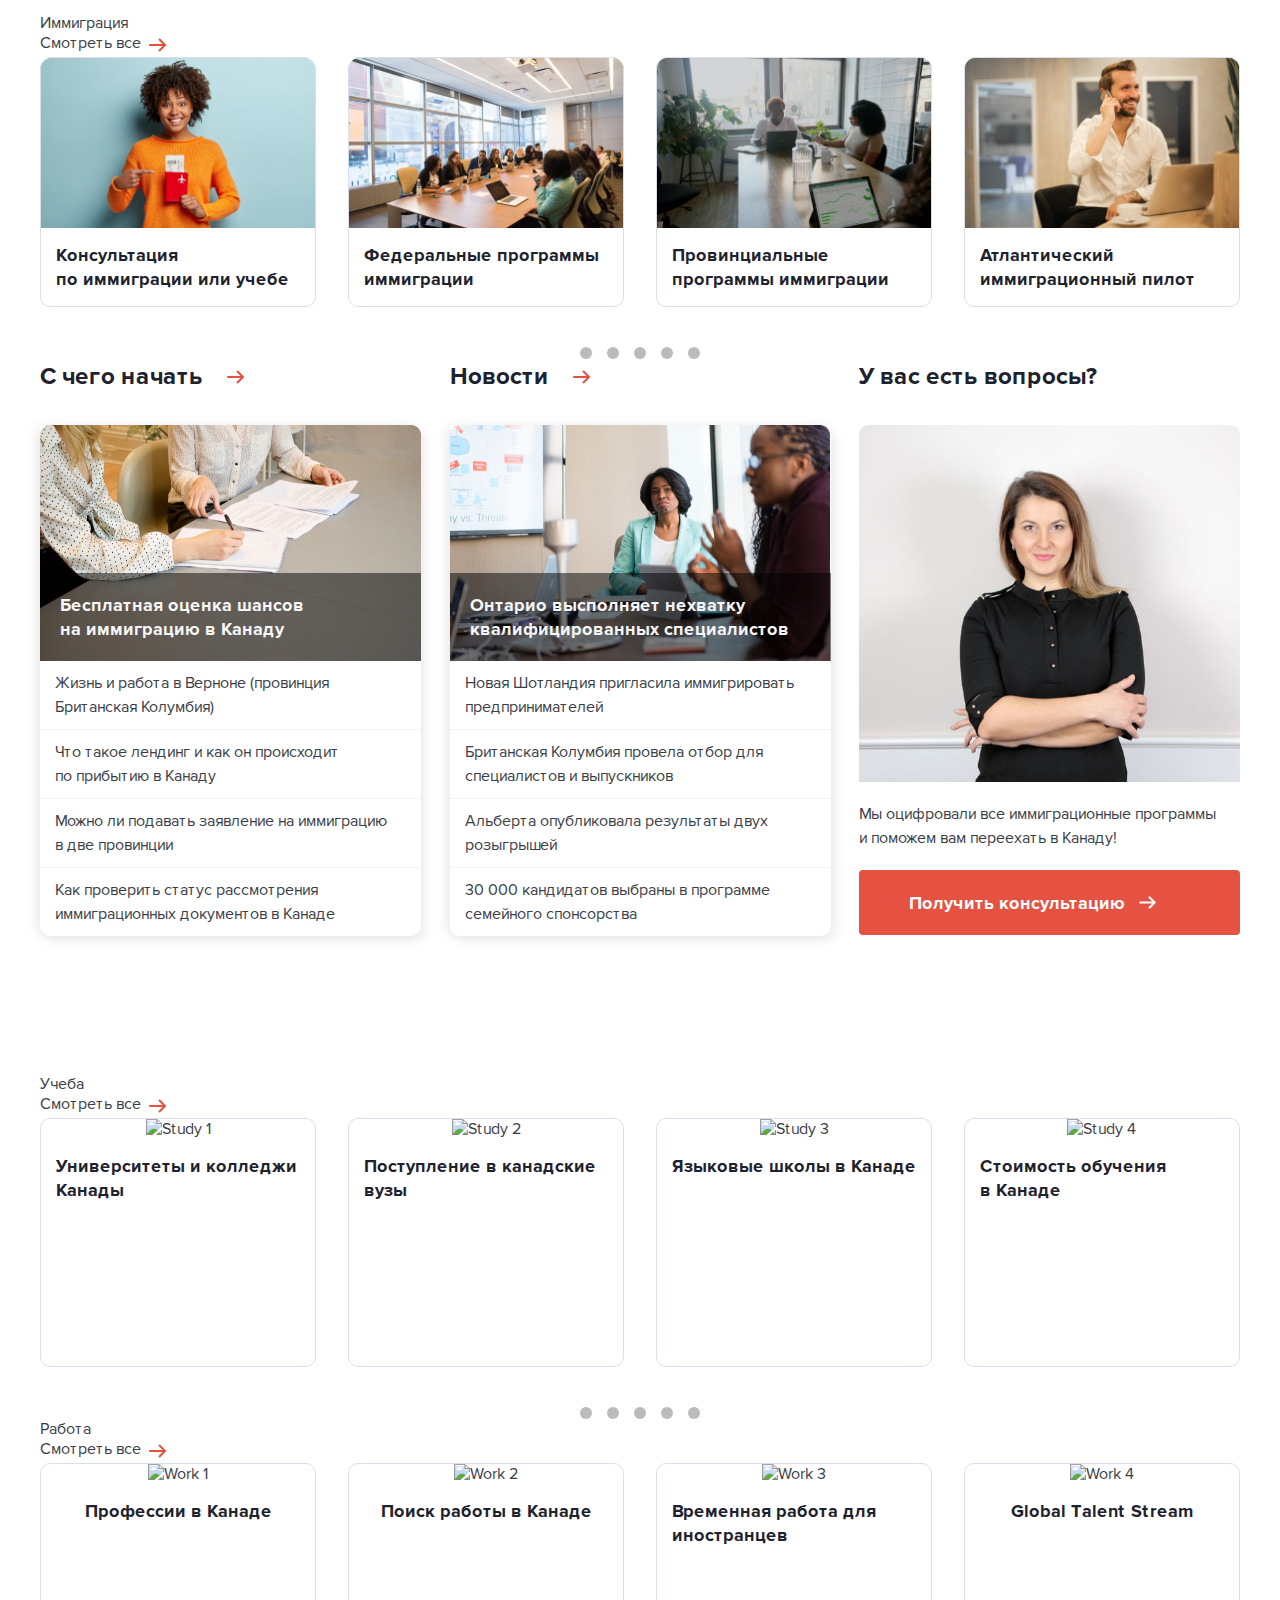
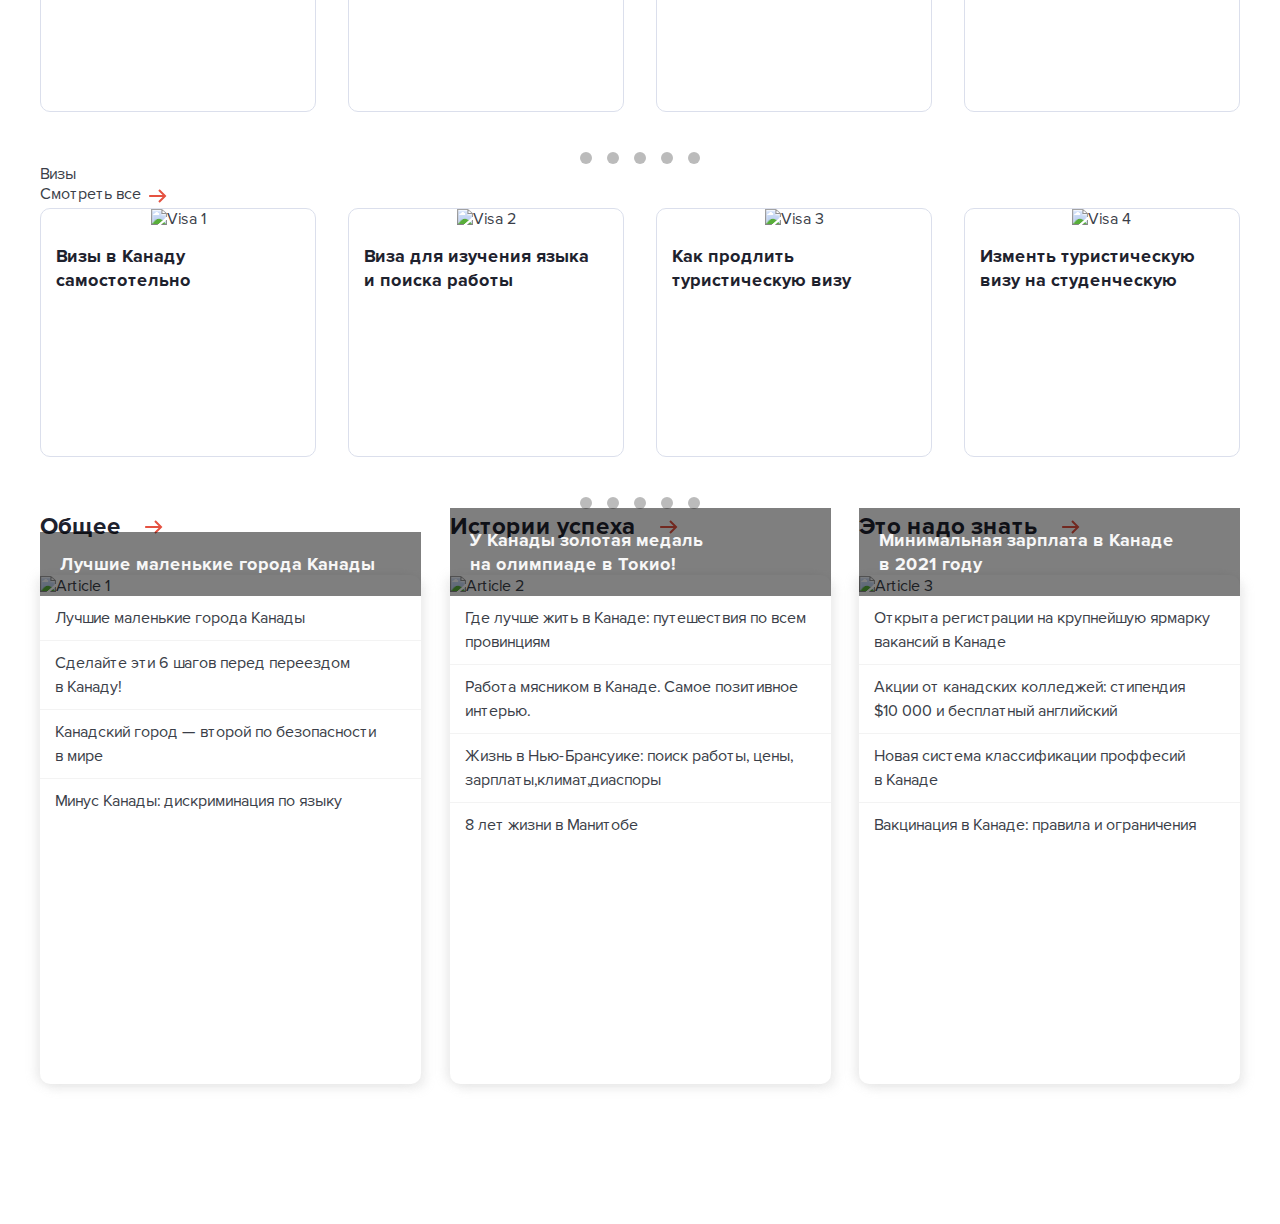
==== commit b1f8e31a: "Update index.html" ====
--- a/index.html
+++ b/index.html
@@ -33,7 +33,7 @@
                                         d="M20 7.82644C20 6.20998 18.8162 4.86483 17.2701 4.61213C16.7846 2.49625 14.8909 0.956909 12.673 0.956909C10.6894 0.956909 8.92136 2.20829 8.24553 4.04408C5.93992 4.57093 4.10755 6.40396 3.62359 8.76672C1.58247 9.02854 0 10.7769 0 12.888C0 15.1792 1.864 17.0432 4.15518 17.0432H15.0666C17.3577 17.0432 19.2217 15.1792 19.2217 12.888C19.2217 12.0281 18.9591 11.2285 18.5099 10.565C19.4259 9.97745 20 8.95996 20 7.82644ZM12.6731 2.19402C14.4365 2.19402 15.9221 3.51237 16.1287 5.26066L16.1932 5.80664H16.7429C17.8567 5.80664 18.7629 6.71274 18.7629 7.82644C18.7629 8.60569 18.3259 9.29683 17.6474 9.63394C17.0692 9.17435 16.3661 8.86524 15.5981 8.76668C15.0267 5.97683 12.5754 3.92557 9.68474 3.8911C10.3019 2.8605 11.4297 2.19402 12.6731 2.19402ZM15.0666 15.8061H4.15518C2.54614 15.8061 1.23711 14.497 1.23711 12.888C1.23711 11.279 2.54623 9.96994 4.15538 9.96994H4.70515L4.76965 9.42396C5.05905 6.97452 7.14033 5.12743 9.61085 5.12743C12.0814 5.12743 14.1626 6.97452 14.452 9.42396L14.5165 9.96994H15.0663C16.6754 9.96994 17.9846 11.279 17.9846 12.888C17.9846 14.497 16.6756 15.8061 15.0666 15.8061Z"/>
                             </svg>
                             17°C,Торонто
-                            <svg class="icon-arrow-down" width="10" height="5" viewBox="0 0 10 5" 
+                            <svg class="icon-arrow-down" width="10" height="5" viewBox="0 0 10 5"
                                  xmlns="http://www.w3.org/2000/svg">
                                 <path
                                         d="M5.00002 4.66665C4.84425 4.66695 4.69329 4.6127 4.57335 4.51331L0.573354 1.17998C0.43721 1.06682 0.351594 0.904213 0.335341 0.727929C0.319087 0.551645 0.373529 0.376124 0.486688 0.23998C0.599847 0.103836 0.762454 0.0182197 0.938738 0.00196652C1.11502 -0.0142866 1.29054 0.0401543 1.42669 0.153313L5.00002 3.13998L8.57335 0.25998C8.64154 0.204603 8.72001 0.163249 8.80423 0.138294C8.88846 0.11334 8.97679 0.105277 9.06414 0.11457C9.15149 0.123863 9.23615 0.150327 9.31324 0.192443C9.39033 0.234559 9.45834 0.291496 9.51335 0.35998C9.57441 0.428528 9.62064 0.508945 9.64917 0.596194C9.6777 0.683443 9.6879 0.775644 9.67914 0.867019C9.67038 0.958395 9.64284 1.04698 9.59825 1.12721C9.55367 1.20745 9.49299 1.27762 9.42002 1.33331L5.42002 4.55331C5.29663 4.63699 5.14875 4.67689 5.00002 4.66665Z"/>
@@ -46,14 +46,14 @@
                                  xmlns="http://www.w3.org/2000/svg">
                                 <path
                                         d="M17.0711 2.92892C15.1823 1.04019 12.6711 0 10 0C7.32895 0 4.81766 1.04019 2.92892 2.92892C1.04019 4.81766 0 7.32895 0 10C0 12.6711 1.04019 15.1823 2.92892 17.0711C4.81766 18.9598 7.32895 20 10 20C12.6711 20 15.1823 18.9598 17.0711 17.0711C18.9598 15.1823 20 12.6711 20 10C20 7.32895 18.9598 4.81766 17.0711 2.92892ZM13.97 7.40494C14.8807 7.56851 15.719 7.78931 16.4517 8.0629C17.9398 8.61862 18.8281 9.3428 18.8281 10C18.8281 10.6572 17.9398 11.3814 16.4517 11.937C15.719 12.2107 14.8807 12.4315 13.97 12.5949C14.0567 11.7593 14.1016 10.8884 14.1016 10C14.1016 9.11163 14.0567 8.24066 13.97 7.40494ZM16.2424 3.75763C17.3801 4.89517 18.1686 6.28876 18.5551 7.80823C18.0936 7.4971 17.5272 7.21375 16.8617 6.96518C15.9676 6.63132 14.933 6.37039 13.81 6.19019C13.6296 5.06699 13.3688 4.03244 13.0348 3.13828C12.7864 2.47284 12.5029 1.90643 12.1918 1.44485C13.7112 1.83136 15.1048 2.61993 16.2424 3.75763ZM12.9297 10C12.9297 10.9561 12.8755 11.8883 12.7718 12.7718C11.8883 12.8755 10.9561 12.9297 10 12.9297C9.04388 12.9297 8.11172 12.8755 7.22824 12.7718C7.12448 11.8883 7.07031 10.9561 7.07031 10C7.07031 9.04388 7.12448 8.11172 7.22824 7.22824C8.11172 7.12448 9.04388 7.07031 10 7.07031C10.9561 7.07031 11.8883 7.12448 12.7718 7.22824C12.8755 8.11172 12.9297 9.04388 12.9297 10ZM10 1.17188C10.6572 1.17188 11.3814 2.06024 11.9371 3.54828C12.2107 4.28101 12.4315 5.11932 12.5951 6.02997C11.7595 5.9433 10.8884 5.89844 10 5.89844C9.11163 5.89844 8.24066 5.9433 7.40509 6.02997C7.56851 5.11932 7.78931 4.28101 8.06305 3.54828C8.61862 2.06024 9.3428 1.17188 10 1.17188ZM3.75763 3.75763C4.89517 2.61993 6.28876 1.83136 7.80823 1.44485C7.4971 1.90643 7.21375 2.47284 6.96518 3.13828C6.63132 4.03244 6.37039 5.06699 6.19019 6.19019C5.06699 6.37039 4.03244 6.63132 3.13828 6.96518C2.47284 7.21375 1.90643 7.4971 1.44485 7.80823C1.83136 6.28876 2.61993 4.89517 3.75763 3.75763ZM3.54828 8.06305C4.28101 7.78931 5.11932 7.56851 6.02997 7.40509C5.9433 8.24066 5.89844 9.11163 5.89844 10C5.89844 10.8884 5.9433 11.7593 6.02997 12.5949C5.11932 12.4315 4.28101 12.2107 3.54828 11.937C2.06024 11.3814 1.17188 10.6572 1.17188 10C1.17188 9.3428 2.06024 8.61862 3.54828 8.06305ZM3.75763 16.2424C2.61993 15.1048 1.83136 13.7112 1.44485 12.1918C1.90643 12.5029 2.47284 12.7863 3.13828 13.0348C4.03244 13.3687 5.06699 13.6296 6.19019 13.8098C6.37039 14.933 6.63132 15.9676 6.96518 16.8617C7.21375 17.5272 7.4971 18.0936 7.80823 18.5551C6.28876 18.1686 4.89517 17.3801 3.75763 16.2424ZM10 18.8281C9.3428 18.8281 8.61862 17.9398 8.06305 16.4517C7.78931 15.719 7.56851 14.8807 7.40509 13.97C8.24066 14.0567 9.11163 14.1016 10 14.1016C10.8884 14.1016 11.7595 14.0567 12.5951 13.97C12.4315 14.8807 12.2107 15.719 11.9371 16.4517C11.3814 17.9398 10.6572 18.8281 10 18.8281ZM16.2424 16.2424C15.1048 17.3801 13.7112 18.1686 12.1918 18.5551C12.5029 18.0936 12.7864 17.5272 13.0348 16.8617C13.3688 15.9676 13.6296 14.933 13.81 13.8098C14.933 13.6296 15.9676 13.3687 16.8617 13.0348C17.5272 12.7863 18.0936 12.5029 18.5551 12.1918C18.1686 13.7112 17.3801 15.1048 16.2424 16.2424Z"
-                                        />
+                                />
                             </svg>
                             Русский
-                            <svg class="icon-arrow-down" width="10" height="5" viewBox="0 0 10 5" 
+                            <svg class="icon-arrow-down" width="10" height="5" viewBox="0 0 10 5"
                                  xmlns="http://www.w3.org/2000/svg">
                                 <path
                                         d="M5.00002 4.66665C4.84425 4.66695 4.69329 4.6127 4.57335 4.51331L0.573354 1.17998C0.43721 1.06682 0.351594 0.904213 0.335341 0.727929C0.319087 0.551645 0.373529 0.376124 0.486688 0.23998C0.599847 0.103836 0.762454 0.0182197 0.938738 0.00196652C1.11502 -0.0142866 1.29054 0.0401543 1.42669 0.153313L5.00002 3.13998L8.57335 0.25998C8.64154 0.204603 8.72001 0.163249 8.80423 0.138294C8.88846 0.11334 8.97679 0.105277 9.06414 0.11457C9.15149 0.123863 9.23615 0.150327 9.31324 0.192443C9.39033 0.234559 9.45834 0.291496 9.51335 0.35998C9.57441 0.428528 9.62064 0.508945 9.64917 0.596194C9.6777 0.683443 9.6879 0.775644 9.67914 0.867019C9.67038 0.958395 9.64284 1.04698 9.59825 1.12721C9.55367 1.20745 9.49299 1.27762 9.42002 1.33331L5.42002 4.55331C5.29663 4.63699 5.14875 4.67689 5.00002 4.66665Z"
-                                        />
+                                />
                             </svg>
                         </a>
                     </li>
@@ -63,17 +63,17 @@
                                  xmlns="http://www.w3.org/2000/svg">
                                 <path
                                         d="M9.9999 11.2652C3.99064 11.2652 0.681152 14.108 0.681152 19.2701C0.681152 19.6732 1.00791 20 1.41107 20H18.5887C18.9919 20 19.3186 19.6732 19.3186 19.2701C19.3186 14.1083 16.0092 11.2652 9.9999 11.2652ZM2.16756 18.5402C2.45467 14.6805 5.08603 12.7251 9.9999 12.7251C14.9138 12.7251 17.5452 14.6805 17.8325 18.5402H2.16756Z"
-                                        />
+                                />
                                 <path
                                         d="M10 0C7.23969 0 5.1582 2.12336 5.1582 4.93895C5.1582 7.83699 7.33023 10.1944 10 10.1944C12.6698 10.1944 14.8419 7.83699 14.8419 4.93918C14.8419 2.12336 12.7604 0 10 0ZM10 8.7348C8.13508 8.7348 6.61805 7.03211 6.61805 4.93918C6.61805 2.92313 8.04043 1.45984 10 1.45984C11.9283 1.45984 13.382 2.95547 13.382 4.93918C13.382 7.03211 11.865 8.7348 10 8.7348Z"
-                                        />
+                                />
                             </svg>
                             Мой аккаунт
-                            <svg class="icon-arrow-down" width="10" height="5" viewBox="0 0 10 5" 
+                            <svg class="icon-arrow-down" width="10" height="5" viewBox="0 0 10 5"
                                  xmlns="http://www.w3.org/2000/svg">
                                 <path
                                         d="M5.00002 4.66665C4.84425 4.66695 4.69329 4.6127 4.57335 4.51331L0.573354 1.17998C0.43721 1.06682 0.351594 0.904213 0.335341 0.727929C0.319087 0.551645 0.373529 0.376124 0.486688 0.23998C0.599847 0.103836 0.762454 0.0182197 0.938738 0.00196652C1.11502 -0.0142866 1.29054 0.0401543 1.42669 0.153313L5.00002 3.13998L8.57335 0.25998C8.64154 0.204603 8.72001 0.163249 8.80423 0.138294C8.88846 0.11334 8.97679 0.105277 9.06414 0.11457C9.15149 0.123863 9.23615 0.150327 9.31324 0.192443C9.39033 0.234559 9.45834 0.291496 9.51335 0.35998C9.57441 0.428528 9.62064 0.508945 9.64917 0.596194C9.6777 0.683443 9.6879 0.775644 9.67914 0.867019C9.67038 0.958395 9.64284 1.04698 9.59825 1.12721C9.55367 1.20745 9.49299 1.27762 9.42002 1.33331L5.42002 4.55331C5.29663 4.63699 5.14875 4.67689 5.00002 4.66665Z"
-                                        />
+                                />
                             </svg>
                         </a>
                     </li>
@@ -150,7 +150,7 @@
                 <h2 class="offer-heading">Популярные предложения</h2>
                 <div>
                     <a href="#">Смотреть все
-                        <svg width="24" height="24" viewBox="0 0 24 24" 
+                        <svg width="24" height="24" viewBox="0 0 24 24"
                              xmlns="http://www.w3.org/2000/svg">
                             <path fill-rule="evenodd" clip-rule="evenodd"
                                   d="M20.7071 11.2929L14.7071 5.29291L13.2929 6.70712L17.5858 11H5C4.44771 11 4 11.4477 4 12C4 12.5523 4.44771 13 5 13H17.5858L13.2929 17.2929L14.7071 18.7071L20.7071 12.7071L21.4142 12L20.7071 11.2929Z"
@@ -237,13 +237,13 @@
             </div>
         </div>
     </section>
-    <section class="offer-grey">
-        <div class="container">
-            <div class="offer-grey-row">
-                <h2 class="offer-heading">Иммиграция</h2>
+    <section class="grey">
+        <div class="container">
+            <div class="grey-row">
+                <h2 class="heading">Иммиграция</h2>
                 <div>
                     <a href="#">Смотреть все
-                        <svg width="24" height="24" viewBox="0 0 24 24" 
+                        <svg width="24" height="24" viewBox="0 0 24 24"
                              xmlns="http://www.w3.org/2000/svg">
                             <path fill-rule="evenodd" clip-rule="evenodd"
                                   d="M20.7071 11.2929L14.7071 5.29291L13.2929 6.70712L17.5858 11H5C4.44771 11 4 11.4477 4 12C4 12.5523 4.44771 13 5 13H17.5858L13.2929 17.2929L14.7071 18.7071L20.7071 12.7071L21.4142 12L20.7071 11.2929Z"
@@ -285,7 +285,7 @@
                 <div class="news-item">
                     <h2 class="news-heading">
                         С чего начать
-                        <svg class="read-more" width="24" height="24" viewBox="0 0 24 24" 
+                        <svg class="read-more" width="24" height="24" viewBox="0 0 24 24"
                              xmlns="http://www.w3.org/2000/svg">
                             <path fill-rule="evenodd" clip-rule="evenodd"
                                   d="M20.7071 11.2929L14.7071 5.29291L13.2929 6.70712L17.5858 11H5C4.44771 11 4 11.4477 4 12C4 12.5523 4.44771 13 5 13H17.5858L13.2929 17.2929L14.7071 18.7071L20.7071 12.7071L21.4142 12L20.7071 11.2929Z"
@@ -316,7 +316,7 @@
                 <div class="news-item">
                     <h2 class="news-heading">
                         Новости
-                        <svg class="read-more" width="24" height="24" viewBox="0 0 24 24" 
+                        <svg class="read-more" width="24" height="24" viewBox="0 0 24 24"
                              xmlns="http://www.w3.org/2000/svg">
                             <path fill-rule="evenodd" clip-rule="evenodd"
                                   d="M20.7071 11.2929L14.7071 5.29291L13.2929 6.70712L17.5858 11H5C4.44771 11 4 11.4477 4 12C4 12.5523 4.44771 13 5 13H17.5858L13.2929 17.2929L14.7071 18.7071L20.7071 12.7071L21.4142 12L20.7071 11.2929Z"
@@ -356,7 +356,7 @@
                             <div class="director-btn">
                                 <a href="#">
                                     <span>Получить консультацию</span>
-                                    <svg width="24" height="24" viewBox="0 0 24 24" 
+                                    <svg width="24" height="24" viewBox="0 0 24 24"
                                          xmlns="http://www.w3.org/2000/svg">
                                         <path fill-rule="evenodd" clip-rule="evenodd"
                                               d="M20.7071 11.2929L14.7071 5.29291L13.2929 6.70712L17.5858 11H5C4.44771 11 4 11.4477 4 12C4 12.5523 4.44771 13 5 13H17.5858L13.2929 17.2929L14.7071 18.7071L20.7071 12.7071L21.4142 12L20.7071 11.2929Z"
@@ -370,6 +370,220 @@
             </div>
         </div>
     </section>
+    <section class="grey">
+        <div class="container">
+            <div class="grey-row">
+                <h2 class="heading">Учеба</h2>
+                <div>
+                    <a href="#">Смотреть все
+                        <svg width="24" height="24" viewBox="0 0 24 24"
+                             xmlns="http://www.w3.org/2000/svg">
+                            <path fill-rule="evenodd" clip-rule="evenodd"
+                                  d="M20.7071 11.2929L14.7071 5.29291L13.2929 6.70712L17.5858 11H5C4.44771 11 4 11.4477 4 12C4 12.5523 4.44771 13 5 13H17.5858L13.2929 17.2929L14.7071 18.7071L20.7071 12.7071L21.4142 12L20.7071 11.2929Z"
+                                  fill="#E55241"/>
+                        </svg>
+                    </a>
+                </div>
+            </div>
+            <div class="boxes">
+                <div class="box">
+                    <a href="#"><img src="img/study-1.jpg" alt="Study 1"/></a>
+                    <a href="#" class="box-link">Университеты и&nbsp;колледжи Канады</a>
+                </div>
+                <div class="box">
+                    <a href="#"><img src="img/study-2.jpg" alt="Study 2"/></a>
+                    <a href="#" class="box-link">Поступление в&nbsp;канадские вузы</a>
+                </div>
+                <div class="box">
+                    <a href="#"><img src="img/study-3.jpg" alt="Study 3"/></a>
+                    <a href="#" class="box-link">Языковые школы в&nbsp;Канаде</a>
+                </div>
+                <div class="box">
+                    <a href="#"><img src="img/study-4.jpg" alt="Study 4"/></a>
+                    <a href="#" class="box-link">Стоимость обучения в&nbsp;Канаде</a>
+                </div>
+            </div>
+            <div class="slider-nav">
+                <span class="circle"></span>
+                <span class="circle"></span>
+                <span class="circle"></span>
+                <span class="circle"></span>
+                <span class="circle"></span>
+            </div>
+        </div>
+    </section>
+    <section class="white">
+        <div class="container">
+            <div class="white-row">
+                <h2 class="heading">Работа</h2>
+                <div>
+                    <a href="#">Смотреть все
+                        <svg width="24" height="24" viewBox="0 0 24 24"
+                             xmlns="http://www.w3.org/2000/svg">
+                            <path fill-rule="evenodd" clip-rule="evenodd"
+                                  d="M20.7071 11.2929L14.7071 5.29291L13.2929 6.70712L17.5858 11H5C4.44771 11 4 11.4477 4 12C4 12.5523 4.44771 13 5 13H17.5858L13.2929 17.2929L14.7071 18.7071L20.7071 12.7071L21.4142 12L20.7071 11.2929Z"
+                                  fill="#E55241"/>
+                        </svg>
+                    </a>
+                </div>
+            </div>
+            <div class="boxes">
+                <div class="box">
+                    <a href="#"><img src="img/work-1.jpg" alt="Work 1"/></a>
+                    <a href="#" class="box-link">Профессии в&nbsp;Канаде</a>
+                </div>
+                <div class="box">
+                    <a href="#"><img src="img/work-2.jpg" alt="Work 2"/></a>
+                    <a href="#" class="box-link">Поиск работы в&nbsp;Канаде</a>
+                </div>
+                <div class="box">
+                    <a href="#"><img src="img/work-3.jpg" alt="Work 3"/></a>
+                    <a href="#" class="box-link">Временная работа для иностранцев</a>
+                </div>
+                <div class="box">
+                    <a href="#"><img src="img/work-4.jpg" alt="Work 4"/></a>
+                    <a href="#" class="box-link">Global Talent Stream</a>
+                </div>
+            </div>
+            <div class="slider-nav">
+                <span class="circle"></span>
+                <span class="circle"></span>
+                <span class="circle"></span>
+                <span class="circle"></span>
+                <span class="circle"></span>
+            </div>
+        </div>
+    </section>
+    <section class="grey">
+        <div class="container">
+            <div class="grey-row">
+                <h2 class="heading">Визы</h2>
+                <div>
+                    <a href="#">Смотреть все
+                        <svg width="24" height="24" viewBox="0 0 24 24"
+                             xmlns="http://www.w3.org/2000/svg">
+                            <path fill-rule="evenodd" clip-rule="evenodd"
+                                  d="M20.7071 11.2929L14.7071 5.29291L13.2929 6.70712L17.5858 11H5C4.44771 11 4 11.4477 4 12C4 12.5523 4.44771 13 5 13H17.5858L13.2929 17.2929L14.7071 18.7071L20.7071 12.7071L21.4142 12L20.7071 11.2929Z"
+                                  fill="#E55241"/>
+                        </svg>
+                    </a>
+                </div>
+            </div>
+            <div class="boxes">
+                <div class="box">
+                    <a href="#"><img src="img/visas-1.jpg" alt="Visa 1"/></a>
+                    <a href="#" class="box-link">Визы в&nbsp;Канаду самостотельно</a>
+                </div>
+                <div class="box">
+                    <a href="#"><img src="img/visas-2.jpg" alt="Visa 2"/></a>
+                    <a href="#" class="box-link">Виза для изучения языка и&nbsp;поиска работы</a>
+                </div>
+                <div class="box">
+                    <a href="#"><img src="img/visas-3.jpg" alt="Visa 3"/></a>
+                    <a href="#" class="box-link">Как продлить туристическую визу</a>
+                </div>
+                <div class="box">
+                    <a href="#"><img src="img/visas-4.jpg" alt="Visa 4"/></a>
+                    <a href="#" class="box-link">Изменть туристическую визу на&nbsp;студенческую</a>
+                </div>
+            </div>
+            <div class="slider-nav">
+                <span class="circle"></span>
+                <span class="circle"></span>
+                <span class="circle"></span>
+                <span class="circle"></span>
+                <span class="circle"></span>
+            </div>
+        </div>
+    </section>
+    <section class="news">
+        <div class="container">
+            <div class="news-columns">
+                <div class="news-item">
+                    <h2 class="news-heading">
+                        Общее
+                        <svg class="read-more" width="24" height="24" viewBox="0 0 24 24"
+                             xmlns="http://www.w3.org/2000/svg">
+                            <path fill-rule="evenodd" clip-rule="evenodd"
+                                  d="M20.7071 11.2929L14.7071 5.29291L13.2929 6.70712L17.5858 11H5C4.44771 11 4 11.4477 4 12C4 12.5523 4.44771 13 5 13H17.5858L13.2929 17.2929L14.7071 18.7071L20.7071 12.7071L21.4142 12L20.7071 11.2929Z"
+                                  fill="#E55241"/>
+                        </svg>
+                    </h2>
+                    <div class="news-column">
+                        <div class="news-block">
+                            <div class="news-img">
+                                <a href="#">
+                                    <img src="img/article-1.jpg" alt="Article 1">
+                                    <span>Лучшие маленькие города Канады</span>
+                                </a>
+                            </div>
+                            <ul class="news-links">
+                                <li><a href="#">Лучшие маленькие города Канады</a></li>
+                                <li><a href="#">Сделайте эти 6&nbsp;шагов перед переездом в&nbsp;Канаду!</a></li>
+                                <li><a href="#">Канадский город&nbsp;&mdash; второй по&nbsp;безопасности в&nbsp;мире</a></li>
+                                <li><a href="#">Минус Канады: дискриминация по&nbsp;языку</a>
+                                </li>
+                            </ul>
+                        </div>
+                    </div>
+                </div>
+                <div class="news-item">
+                    <h2 class="news-heading">
+                        Истории успеха
+                        <svg class="read-more" width="24" height="24" viewBox="0 0 24 24"
+                             xmlns="http://www.w3.org/2000/svg">
+                            <path fill-rule="evenodd" clip-rule="evenodd"
+                                  d="M20.7071 11.2929L14.7071 5.29291L13.2929 6.70712L17.5858 11H5C4.44771 11 4 11.4477 4 12C4 12.5523 4.44771 13 5 13H17.5858L13.2929 17.2929L14.7071 18.7071L20.7071 12.7071L21.4142 12L20.7071 11.2929Z"
+                                  fill="#E55241"/>
+                        </svg>
+                    </h2>
+                    <div class="news-column">
+                        <div class="news-block">
+                            <div class="news-img">
+                                <a href="#">
+                                    <img src="img/article-2.jpg" alt="Article 2">
+                                    <span>У&nbsp;Канады золотая медаль на&nbsp;олимпиаде в&nbsp;Токио!</span>
+                                </a>
+                            </div>
+                            <ul class="news-links">
+                                <li><a href="#">Где лучше жить в&nbsp;Канаде: путешествия по&nbsp;всем провинциям</a></li>
+                                <li><a href="#">Работа мясником в&nbsp;Канаде. Самое позитивное интерью.</a></li>
+                                <li><a href="#">Жизнь в&nbsp;Нью-Брансуике: поиск работы, цены, зарплаты,климат,диаспоры</a></li>
+                                <li><a href="#">8&nbsp;лет жизни в&nbsp;Манитобе</a></li>
+                            </ul>
+                        </div>
+                    </div>
+                </div>
+                <div class="news-item">
+                    <h2 class="news-heading">
+                        Это надо знать
+                        <svg class="read-more" width="24" height="24" viewBox="0 0 24 24"
+                             xmlns="http://www.w3.org/2000/svg">
+                            <path fill-rule="evenodd" clip-rule="evenodd"
+                                  d="M20.7071 11.2929L14.7071 5.29291L13.2929 6.70712L17.5858 11H5C4.44771 11 4 11.4477 4 12C4 12.5523 4.44771 13 5 13H17.5858L13.2929 17.2929L14.7071 18.7071L20.7071 12.7071L21.4142 12L20.7071 11.2929Z"
+                                  fill="#E55241"/>
+                        </svg>
+                    </h2>
+                    <div class="news-column">
+                        <div class="news-block">
+                            <div class="news-img">
+                                <a href="#">
+                                    <img src="img/article-3.jpg" alt="Article 3">
+                                    <span>Минимальная зарплата в&nbsp;Канаде в&nbsp;2021 году</span>
+                                </a>
+                            </div>
+                            <ul class="news-links">
+                                <li><a href="#">Открыта регистрации на&nbsp;крупнейшую ярмарку вакансий в&nbsp;Канаде</a></li>
+                                <li><a href="#">Акции от&nbsp;канадских колледжей: стипендия $10&nbsp;000 и&nbsp;бесплатный английский</a></li>
+                                <li><a href="#">Новая система классификации проффесий в&nbsp;Канаде</a></li>
+                                <li><a href="#">Вакцинация в&nbsp;Канаде: правила и&nbsp;ограничения</a></li>
+                            </ul>
+                        </div>
+                    </div>
+                </div>
+            </div>
+        </div>
+    </section>
 </main>
 <footer></footer>
 </body>
--- a/css/style.css
+++ b/css/style.css
@@ -166,11 +166,11 @@
 .main-menu a {
     /* transition: color 0.2s ease; */
 }
-/*
+
 .top-menu-wrap a:hover,
 .main-menu a:hover {
     color: #ff3737;
-} */
+}
 
 .top-right-menu,
 .top-left-menu {
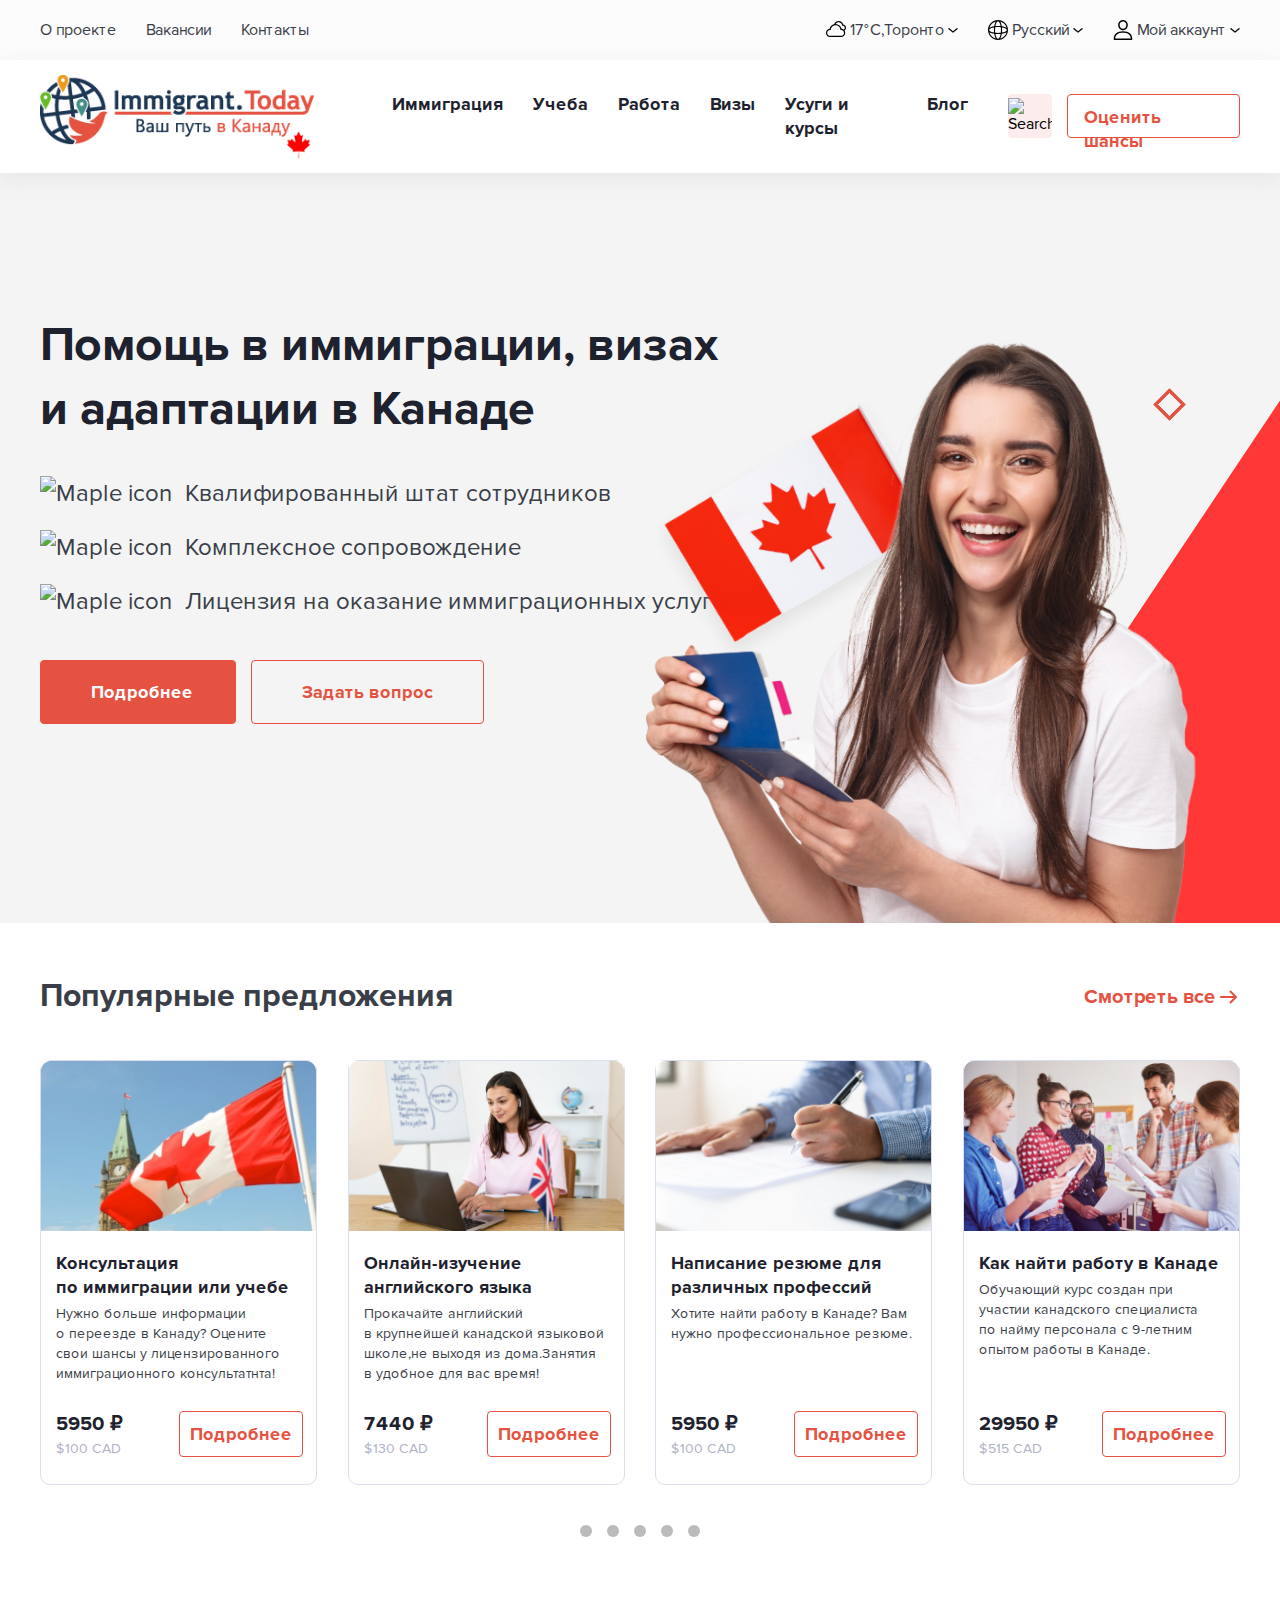
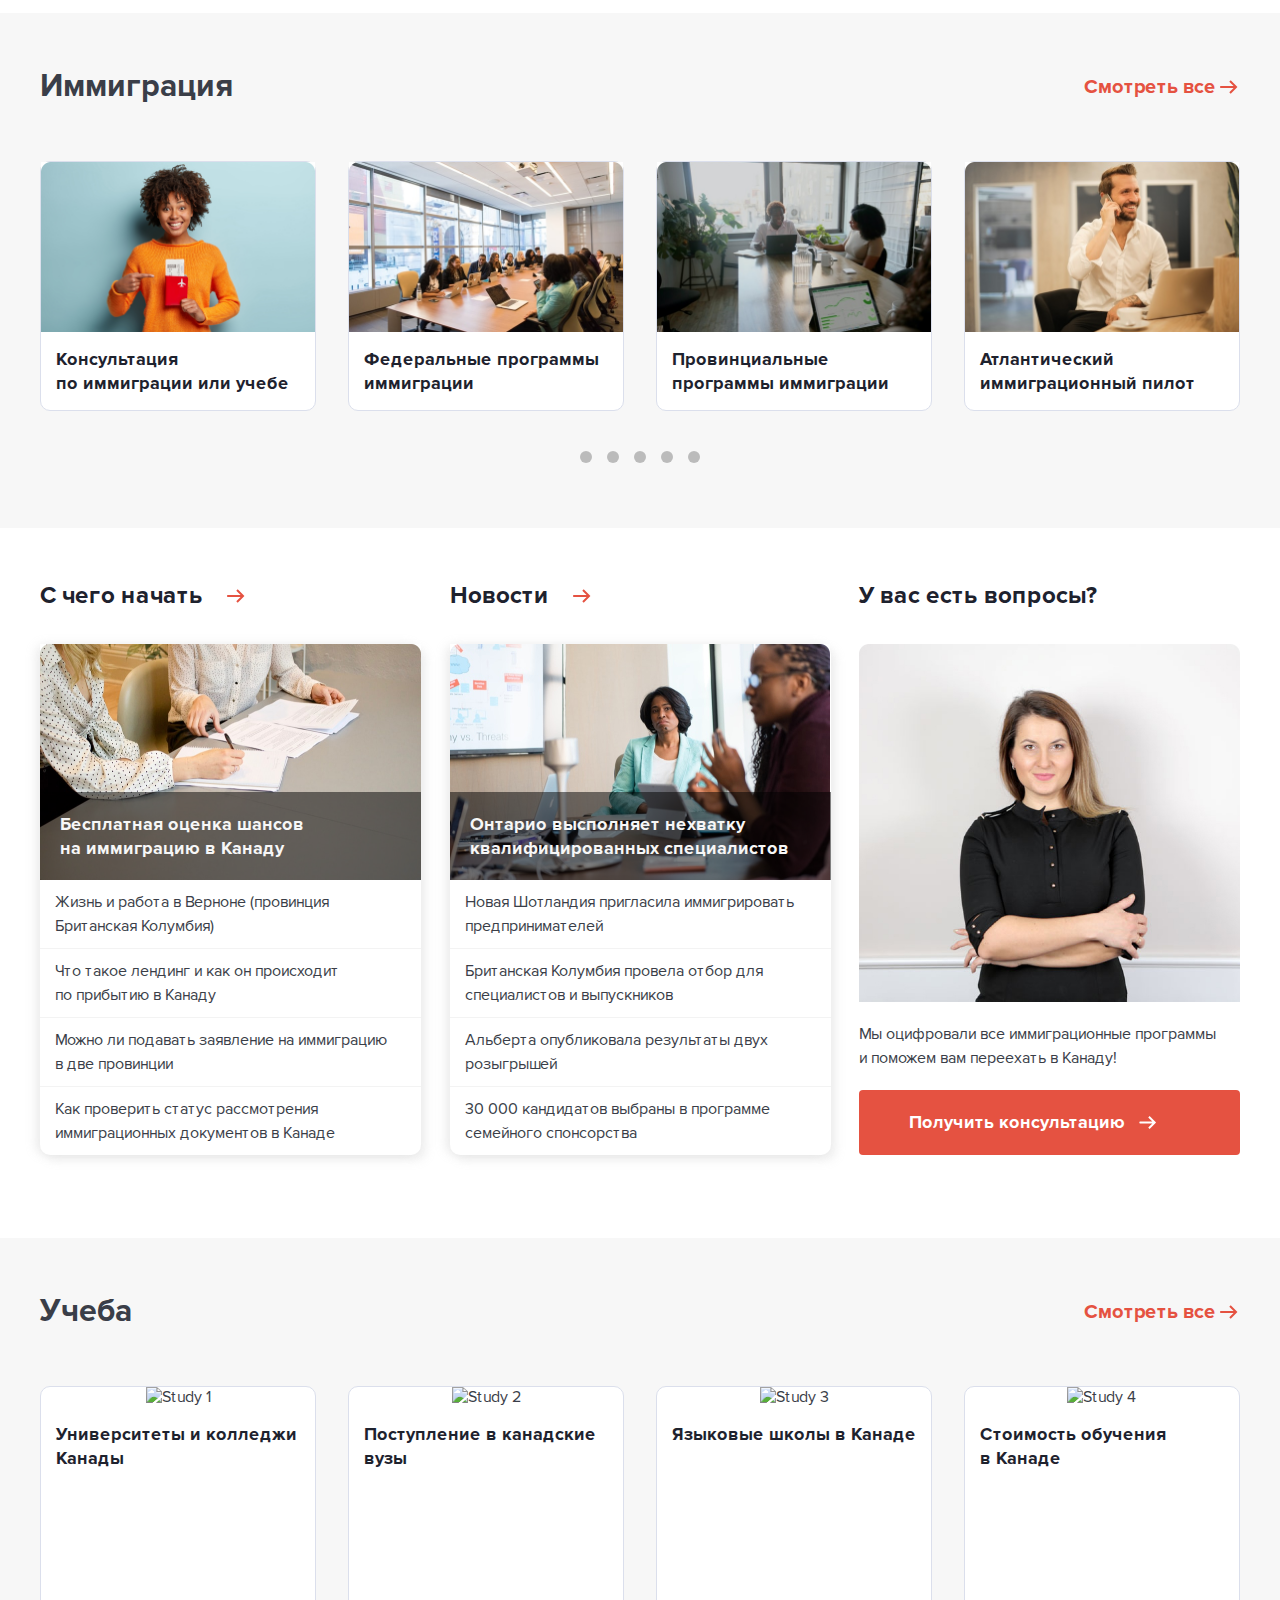
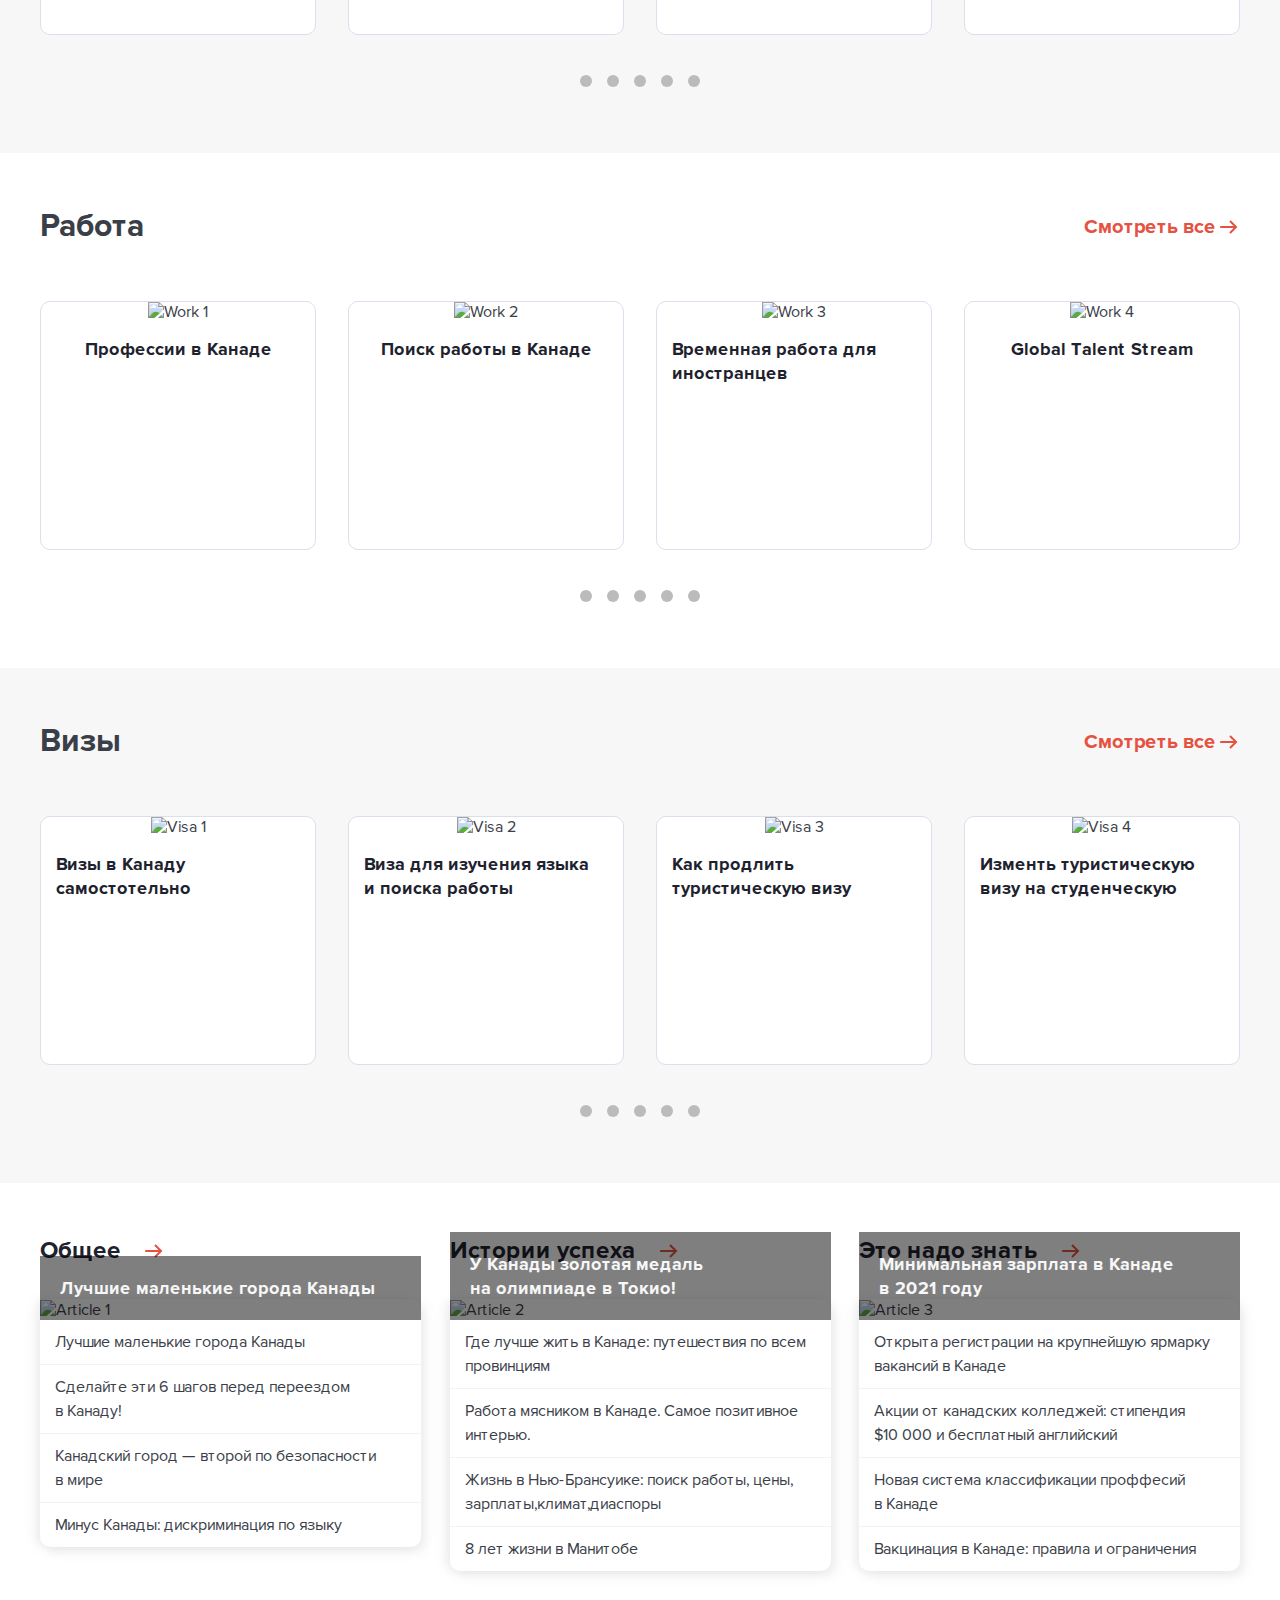
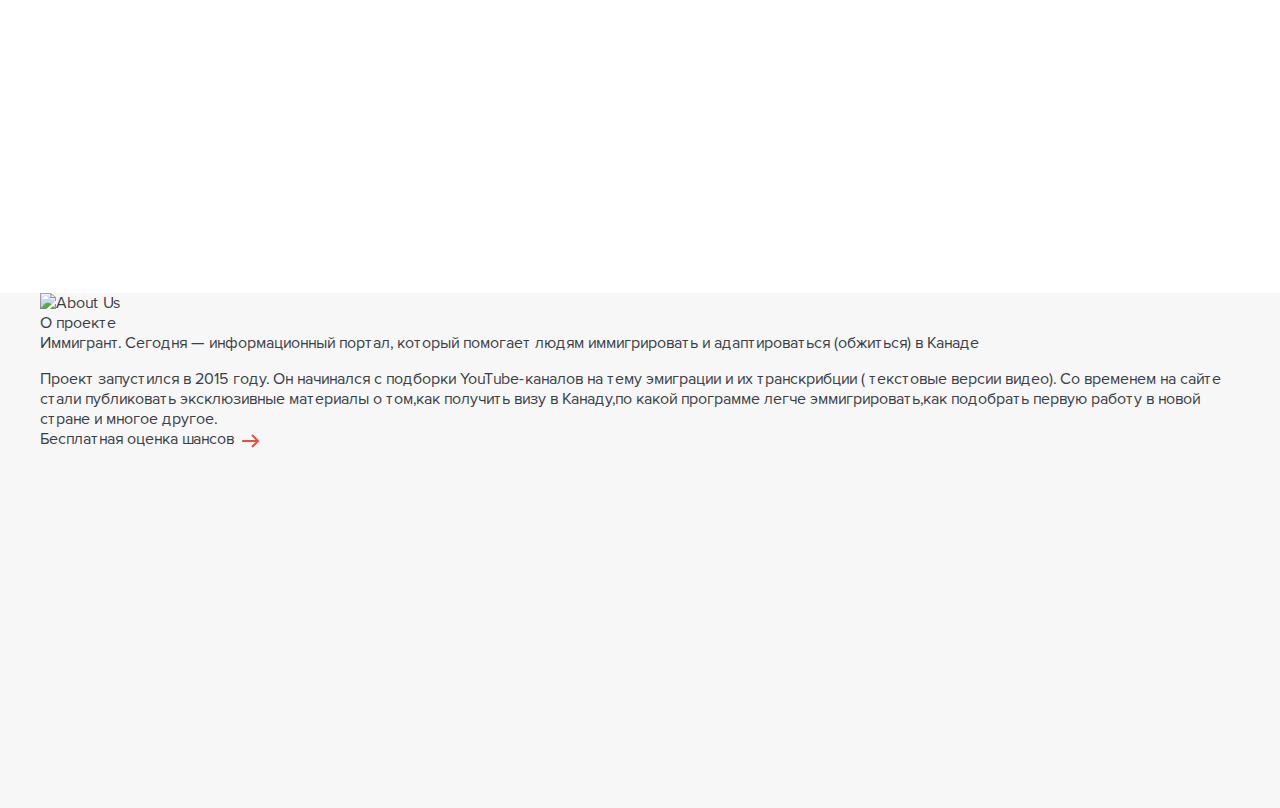
==== commit 14366f86: "Update index.html" ====
--- a/index.html
+++ b/index.html
@@ -30,13 +30,13 @@
                             <svg width="20" height="18" viewBox="0 0 20 18"
                                  xmlns="http://www.w3.org/2000/svg">
                                 <path
-                                        d="M20 7.82644C20 6.20998 18.8162 4.86483 17.2701 4.61213C16.7846 2.49625 14.8909 0.956909 12.673 0.956909C10.6894 0.956909 8.92136 2.20829 8.24553 4.04408C5.93992 4.57093 4.10755 6.40396 3.62359 8.76672C1.58247 9.02854 0 10.7769 0 12.888C0 15.1792 1.864 17.0432 4.15518 17.0432H15.0666C17.3577 17.0432 19.2217 15.1792 19.2217 12.888C19.2217 12.0281 18.9591 11.2285 18.5099 10.565C19.4259 9.97745 20 8.95996 20 7.82644ZM12.6731 2.19402C14.4365 2.19402 15.9221 3.51237 16.1287 5.26066L16.1932 5.80664H16.7429C17.8567 5.80664 18.7629 6.71274 18.7629 7.82644C18.7629 8.60569 18.3259 9.29683 17.6474 9.63394C17.0692 9.17435 16.3661 8.86524 15.5981 8.76668C15.0267 5.97683 12.5754 3.92557 9.68474 3.8911C10.3019 2.8605 11.4297 2.19402 12.6731 2.19402ZM15.0666 15.8061H4.15518C2.54614 15.8061 1.23711 14.497 1.23711 12.888C1.23711 11.279 2.54623 9.96994 4.15538 9.96994H4.70515L4.76965 9.42396C5.05905 6.97452 7.14033 5.12743 9.61085 5.12743C12.0814 5.12743 14.1626 6.97452 14.452 9.42396L14.5165 9.96994H15.0663C16.6754 9.96994 17.9846 11.279 17.9846 12.888C17.9846 14.497 16.6756 15.8061 15.0666 15.8061Z"/>
+                                    d="M20 7.82644C20 6.20998 18.8162 4.86483 17.2701 4.61213C16.7846 2.49625 14.8909 0.956909 12.673 0.956909C10.6894 0.956909 8.92136 2.20829 8.24553 4.04408C5.93992 4.57093 4.10755 6.40396 3.62359 8.76672C1.58247 9.02854 0 10.7769 0 12.888C0 15.1792 1.864 17.0432 4.15518 17.0432H15.0666C17.3577 17.0432 19.2217 15.1792 19.2217 12.888C19.2217 12.0281 18.9591 11.2285 18.5099 10.565C19.4259 9.97745 20 8.95996 20 7.82644ZM12.6731 2.19402C14.4365 2.19402 15.9221 3.51237 16.1287 5.26066L16.1932 5.80664H16.7429C17.8567 5.80664 18.7629 6.71274 18.7629 7.82644C18.7629 8.60569 18.3259 9.29683 17.6474 9.63394C17.0692 9.17435 16.3661 8.86524 15.5981 8.76668C15.0267 5.97683 12.5754 3.92557 9.68474 3.8911C10.3019 2.8605 11.4297 2.19402 12.6731 2.19402ZM15.0666 15.8061H4.15518C2.54614 15.8061 1.23711 14.497 1.23711 12.888C1.23711 11.279 2.54623 9.96994 4.15538 9.96994H4.70515L4.76965 9.42396C5.05905 6.97452 7.14033 5.12743 9.61085 5.12743C12.0814 5.12743 14.1626 6.97452 14.452 9.42396L14.5165 9.96994H15.0663C16.6754 9.96994 17.9846 11.279 17.9846 12.888C17.9846 14.497 16.6756 15.8061 15.0666 15.8061Z"/>
                             </svg>
                             17°C,Торонто
                             <svg class="icon-arrow-down" width="10" height="5" viewBox="0 0 10 5"
                                  xmlns="http://www.w3.org/2000/svg">
                                 <path
-                                        d="M5.00002 4.66665C4.84425 4.66695 4.69329 4.6127 4.57335 4.51331L0.573354 1.17998C0.43721 1.06682 0.351594 0.904213 0.335341 0.727929C0.319087 0.551645 0.373529 0.376124 0.486688 0.23998C0.599847 0.103836 0.762454 0.0182197 0.938738 0.00196652C1.11502 -0.0142866 1.29054 0.0401543 1.42669 0.153313L5.00002 3.13998L8.57335 0.25998C8.64154 0.204603 8.72001 0.163249 8.80423 0.138294C8.88846 0.11334 8.97679 0.105277 9.06414 0.11457C9.15149 0.123863 9.23615 0.150327 9.31324 0.192443C9.39033 0.234559 9.45834 0.291496 9.51335 0.35998C9.57441 0.428528 9.62064 0.508945 9.64917 0.596194C9.6777 0.683443 9.6879 0.775644 9.67914 0.867019C9.67038 0.958395 9.64284 1.04698 9.59825 1.12721C9.55367 1.20745 9.49299 1.27762 9.42002 1.33331L5.42002 4.55331C5.29663 4.63699 5.14875 4.67689 5.00002 4.66665Z"/>
+                                    d="M5.00002 4.66665C4.84425 4.66695 4.69329 4.6127 4.57335 4.51331L0.573354 1.17998C0.43721 1.06682 0.351594 0.904213 0.335341 0.727929C0.319087 0.551645 0.373529 0.376124 0.486688 0.23998C0.599847 0.103836 0.762454 0.0182197 0.938738 0.00196652C1.11502 -0.0142866 1.29054 0.0401543 1.42669 0.153313L5.00002 3.13998L8.57335 0.25998C8.64154 0.204603 8.72001 0.163249 8.80423 0.138294C8.88846 0.11334 8.97679 0.105277 9.06414 0.11457C9.15149 0.123863 9.23615 0.150327 9.31324 0.192443C9.39033 0.234559 9.45834 0.291496 9.51335 0.35998C9.57441 0.428528 9.62064 0.508945 9.64917 0.596194C9.6777 0.683443 9.6879 0.775644 9.67914 0.867019C9.67038 0.958395 9.64284 1.04698 9.59825 1.12721C9.55367 1.20745 9.49299 1.27762 9.42002 1.33331L5.42002 4.55331C5.29663 4.63699 5.14875 4.67689 5.00002 4.66665Z"/>
                             </svg>
                         </a>
                     </li>
@@ -45,14 +45,14 @@
                             <svg width="20" height="20" viewBox="0 0 20 20"
                                  xmlns="http://www.w3.org/2000/svg">
                                 <path
-                                        d="M17.0711 2.92892C15.1823 1.04019 12.6711 0 10 0C7.32895 0 4.81766 1.04019 2.92892 2.92892C1.04019 4.81766 0 7.32895 0 10C0 12.6711 1.04019 15.1823 2.92892 17.0711C4.81766 18.9598 7.32895 20 10 20C12.6711 20 15.1823 18.9598 17.0711 17.0711C18.9598 15.1823 20 12.6711 20 10C20 7.32895 18.9598 4.81766 17.0711 2.92892ZM13.97 7.40494C14.8807 7.56851 15.719 7.78931 16.4517 8.0629C17.9398 8.61862 18.8281 9.3428 18.8281 10C18.8281 10.6572 17.9398 11.3814 16.4517 11.937C15.719 12.2107 14.8807 12.4315 13.97 12.5949C14.0567 11.7593 14.1016 10.8884 14.1016 10C14.1016 9.11163 14.0567 8.24066 13.97 7.40494ZM16.2424 3.75763C17.3801 4.89517 18.1686 6.28876 18.5551 7.80823C18.0936 7.4971 17.5272 7.21375 16.8617 6.96518C15.9676 6.63132 14.933 6.37039 13.81 6.19019C13.6296 5.06699 13.3688 4.03244 13.0348 3.13828C12.7864 2.47284 12.5029 1.90643 12.1918 1.44485C13.7112 1.83136 15.1048 2.61993 16.2424 3.75763ZM12.9297 10C12.9297 10.9561 12.8755 11.8883 12.7718 12.7718C11.8883 12.8755 10.9561 12.9297 10 12.9297C9.04388 12.9297 8.11172 12.8755 7.22824 12.7718C7.12448 11.8883 7.07031 10.9561 7.07031 10C7.07031 9.04388 7.12448 8.11172 7.22824 7.22824C8.11172 7.12448 9.04388 7.07031 10 7.07031C10.9561 7.07031 11.8883 7.12448 12.7718 7.22824C12.8755 8.11172 12.9297 9.04388 12.9297 10ZM10 1.17188C10.6572 1.17188 11.3814 2.06024 11.9371 3.54828C12.2107 4.28101 12.4315 5.11932 12.5951 6.02997C11.7595 5.9433 10.8884 5.89844 10 5.89844C9.11163 5.89844 8.24066 5.9433 7.40509 6.02997C7.56851 5.11932 7.78931 4.28101 8.06305 3.54828C8.61862 2.06024 9.3428 1.17188 10 1.17188ZM3.75763 3.75763C4.89517 2.61993 6.28876 1.83136 7.80823 1.44485C7.4971 1.90643 7.21375 2.47284 6.96518 3.13828C6.63132 4.03244 6.37039 5.06699 6.19019 6.19019C5.06699 6.37039 4.03244 6.63132 3.13828 6.96518C2.47284 7.21375 1.90643 7.4971 1.44485 7.80823C1.83136 6.28876 2.61993 4.89517 3.75763 3.75763ZM3.54828 8.06305C4.28101 7.78931 5.11932 7.56851 6.02997 7.40509C5.9433 8.24066 5.89844 9.11163 5.89844 10C5.89844 10.8884 5.9433 11.7593 6.02997 12.5949C5.11932 12.4315 4.28101 12.2107 3.54828 11.937C2.06024 11.3814 1.17188 10.6572 1.17188 10C1.17188 9.3428 2.06024 8.61862 3.54828 8.06305ZM3.75763 16.2424C2.61993 15.1048 1.83136 13.7112 1.44485 12.1918C1.90643 12.5029 2.47284 12.7863 3.13828 13.0348C4.03244 13.3687 5.06699 13.6296 6.19019 13.8098C6.37039 14.933 6.63132 15.9676 6.96518 16.8617C7.21375 17.5272 7.4971 18.0936 7.80823 18.5551C6.28876 18.1686 4.89517 17.3801 3.75763 16.2424ZM10 18.8281C9.3428 18.8281 8.61862 17.9398 8.06305 16.4517C7.78931 15.719 7.56851 14.8807 7.40509 13.97C8.24066 14.0567 9.11163 14.1016 10 14.1016C10.8884 14.1016 11.7595 14.0567 12.5951 13.97C12.4315 14.8807 12.2107 15.719 11.9371 16.4517C11.3814 17.9398 10.6572 18.8281 10 18.8281ZM16.2424 16.2424C15.1048 17.3801 13.7112 18.1686 12.1918 18.5551C12.5029 18.0936 12.7864 17.5272 13.0348 16.8617C13.3688 15.9676 13.6296 14.933 13.81 13.8098C14.933 13.6296 15.9676 13.3687 16.8617 13.0348C17.5272 12.7863 18.0936 12.5029 18.5551 12.1918C18.1686 13.7112 17.3801 15.1048 16.2424 16.2424Z"
+                                    d="M17.0711 2.92892C15.1823 1.04019 12.6711 0 10 0C7.32895 0 4.81766 1.04019 2.92892 2.92892C1.04019 4.81766 0 7.32895 0 10C0 12.6711 1.04019 15.1823 2.92892 17.0711C4.81766 18.9598 7.32895 20 10 20C12.6711 20 15.1823 18.9598 17.0711 17.0711C18.9598 15.1823 20 12.6711 20 10C20 7.32895 18.9598 4.81766 17.0711 2.92892ZM13.97 7.40494C14.8807 7.56851 15.719 7.78931 16.4517 8.0629C17.9398 8.61862 18.8281 9.3428 18.8281 10C18.8281 10.6572 17.9398 11.3814 16.4517 11.937C15.719 12.2107 14.8807 12.4315 13.97 12.5949C14.0567 11.7593 14.1016 10.8884 14.1016 10C14.1016 9.11163 14.0567 8.24066 13.97 7.40494ZM16.2424 3.75763C17.3801 4.89517 18.1686 6.28876 18.5551 7.80823C18.0936 7.4971 17.5272 7.21375 16.8617 6.96518C15.9676 6.63132 14.933 6.37039 13.81 6.19019C13.6296 5.06699 13.3688 4.03244 13.0348 3.13828C12.7864 2.47284 12.5029 1.90643 12.1918 1.44485C13.7112 1.83136 15.1048 2.61993 16.2424 3.75763ZM12.9297 10C12.9297 10.9561 12.8755 11.8883 12.7718 12.7718C11.8883 12.8755 10.9561 12.9297 10 12.9297C9.04388 12.9297 8.11172 12.8755 7.22824 12.7718C7.12448 11.8883 7.07031 10.9561 7.07031 10C7.07031 9.04388 7.12448 8.11172 7.22824 7.22824C8.11172 7.12448 9.04388 7.07031 10 7.07031C10.9561 7.07031 11.8883 7.12448 12.7718 7.22824C12.8755 8.11172 12.9297 9.04388 12.9297 10ZM10 1.17188C10.6572 1.17188 11.3814 2.06024 11.9371 3.54828C12.2107 4.28101 12.4315 5.11932 12.5951 6.02997C11.7595 5.9433 10.8884 5.89844 10 5.89844C9.11163 5.89844 8.24066 5.9433 7.40509 6.02997C7.56851 5.11932 7.78931 4.28101 8.06305 3.54828C8.61862 2.06024 9.3428 1.17188 10 1.17188ZM3.75763 3.75763C4.89517 2.61993 6.28876 1.83136 7.80823 1.44485C7.4971 1.90643 7.21375 2.47284 6.96518 3.13828C6.63132 4.03244 6.37039 5.06699 6.19019 6.19019C5.06699 6.37039 4.03244 6.63132 3.13828 6.96518C2.47284 7.21375 1.90643 7.4971 1.44485 7.80823C1.83136 6.28876 2.61993 4.89517 3.75763 3.75763ZM3.54828 8.06305C4.28101 7.78931 5.11932 7.56851 6.02997 7.40509C5.9433 8.24066 5.89844 9.11163 5.89844 10C5.89844 10.8884 5.9433 11.7593 6.02997 12.5949C5.11932 12.4315 4.28101 12.2107 3.54828 11.937C2.06024 11.3814 1.17188 10.6572 1.17188 10C1.17188 9.3428 2.06024 8.61862 3.54828 8.06305ZM3.75763 16.2424C2.61993 15.1048 1.83136 13.7112 1.44485 12.1918C1.90643 12.5029 2.47284 12.7863 3.13828 13.0348C4.03244 13.3687 5.06699 13.6296 6.19019 13.8098C6.37039 14.933 6.63132 15.9676 6.96518 16.8617C7.21375 17.5272 7.4971 18.0936 7.80823 18.5551C6.28876 18.1686 4.89517 17.3801 3.75763 16.2424ZM10 18.8281C9.3428 18.8281 8.61862 17.9398 8.06305 16.4517C7.78931 15.719 7.56851 14.8807 7.40509 13.97C8.24066 14.0567 9.11163 14.1016 10 14.1016C10.8884 14.1016 11.7595 14.0567 12.5951 13.97C12.4315 14.8807 12.2107 15.719 11.9371 16.4517C11.3814 17.9398 10.6572 18.8281 10 18.8281ZM16.2424 16.2424C15.1048 17.3801 13.7112 18.1686 12.1918 18.5551C12.5029 18.0936 12.7864 17.5272 13.0348 16.8617C13.3688 15.9676 13.6296 14.933 13.81 13.8098C14.933 13.6296 15.9676 13.3687 16.8617 13.0348C17.5272 12.7863 18.0936 12.5029 18.5551 12.1918C18.1686 13.7112 17.3801 15.1048 16.2424 16.2424Z"
                                 />
                             </svg>
                             Русский
                             <svg class="icon-arrow-down" width="10" height="5" viewBox="0 0 10 5"
                                  xmlns="http://www.w3.org/2000/svg">
                                 <path
-                                        d="M5.00002 4.66665C4.84425 4.66695 4.69329 4.6127 4.57335 4.51331L0.573354 1.17998C0.43721 1.06682 0.351594 0.904213 0.335341 0.727929C0.319087 0.551645 0.373529 0.376124 0.486688 0.23998C0.599847 0.103836 0.762454 0.0182197 0.938738 0.00196652C1.11502 -0.0142866 1.29054 0.0401543 1.42669 0.153313L5.00002 3.13998L8.57335 0.25998C8.64154 0.204603 8.72001 0.163249 8.80423 0.138294C8.88846 0.11334 8.97679 0.105277 9.06414 0.11457C9.15149 0.123863 9.23615 0.150327 9.31324 0.192443C9.39033 0.234559 9.45834 0.291496 9.51335 0.35998C9.57441 0.428528 9.62064 0.508945 9.64917 0.596194C9.6777 0.683443 9.6879 0.775644 9.67914 0.867019C9.67038 0.958395 9.64284 1.04698 9.59825 1.12721C9.55367 1.20745 9.49299 1.27762 9.42002 1.33331L5.42002 4.55331C5.29663 4.63699 5.14875 4.67689 5.00002 4.66665Z"
+                                    d="M5.00002 4.66665C4.84425 4.66695 4.69329 4.6127 4.57335 4.51331L0.573354 1.17998C0.43721 1.06682 0.351594 0.904213 0.335341 0.727929C0.319087 0.551645 0.373529 0.376124 0.486688 0.23998C0.599847 0.103836 0.762454 0.0182197 0.938738 0.00196652C1.11502 -0.0142866 1.29054 0.0401543 1.42669 0.153313L5.00002 3.13998L8.57335 0.25998C8.64154 0.204603 8.72001 0.163249 8.80423 0.138294C8.88846 0.11334 8.97679 0.105277 9.06414 0.11457C9.15149 0.123863 9.23615 0.150327 9.31324 0.192443C9.39033 0.234559 9.45834 0.291496 9.51335 0.35998C9.57441 0.428528 9.62064 0.508945 9.64917 0.596194C9.6777 0.683443 9.6879 0.775644 9.67914 0.867019C9.67038 0.958395 9.64284 1.04698 9.59825 1.12721C9.55367 1.20745 9.49299 1.27762 9.42002 1.33331L5.42002 4.55331C5.29663 4.63699 5.14875 4.67689 5.00002 4.66665Z"
                                 />
                             </svg>
                         </a>
@@ -62,17 +62,17 @@
                             <svg width="20" height="20" viewBox="0 0 20 20"
                                  xmlns="http://www.w3.org/2000/svg">
                                 <path
-                                        d="M9.9999 11.2652C3.99064 11.2652 0.681152 14.108 0.681152 19.2701C0.681152 19.6732 1.00791 20 1.41107 20H18.5887C18.9919 20 19.3186 19.6732 19.3186 19.2701C19.3186 14.1083 16.0092 11.2652 9.9999 11.2652ZM2.16756 18.5402C2.45467 14.6805 5.08603 12.7251 9.9999 12.7251C14.9138 12.7251 17.5452 14.6805 17.8325 18.5402H2.16756Z"
+                                    d="M9.9999 11.2652C3.99064 11.2652 0.681152 14.108 0.681152 19.2701C0.681152 19.6732 1.00791 20 1.41107 20H18.5887C18.9919 20 19.3186 19.6732 19.3186 19.2701C19.3186 14.1083 16.0092 11.2652 9.9999 11.2652ZM2.16756 18.5402C2.45467 14.6805 5.08603 12.7251 9.9999 12.7251C14.9138 12.7251 17.5452 14.6805 17.8325 18.5402H2.16756Z"
                                 />
                                 <path
-                                        d="M10 0C7.23969 0 5.1582 2.12336 5.1582 4.93895C5.1582 7.83699 7.33023 10.1944 10 10.1944C12.6698 10.1944 14.8419 7.83699 14.8419 4.93918C14.8419 2.12336 12.7604 0 10 0ZM10 8.7348C8.13508 8.7348 6.61805 7.03211 6.61805 4.93918C6.61805 2.92313 8.04043 1.45984 10 1.45984C11.9283 1.45984 13.382 2.95547 13.382 4.93918C13.382 7.03211 11.865 8.7348 10 8.7348Z"
+                                    d="M10 0C7.23969 0 5.1582 2.12336 5.1582 4.93895C5.1582 7.83699 7.33023 10.1944 10 10.1944C12.6698 10.1944 14.8419 7.83699 14.8419 4.93918C14.8419 2.12336 12.7604 0 10 0ZM10 8.7348C8.13508 8.7348 6.61805 7.03211 6.61805 4.93918C6.61805 2.92313 8.04043 1.45984 10 1.45984C11.9283 1.45984 13.382 2.95547 13.382 4.93918C13.382 7.03211 11.865 8.7348 10 8.7348Z"
                                 />
                             </svg>
                             Мой аккаунт
                             <svg class="icon-arrow-down" width="10" height="5" viewBox="0 0 10 5"
                                  xmlns="http://www.w3.org/2000/svg">
                                 <path
-                                        d="M5.00002 4.66665C4.84425 4.66695 4.69329 4.6127 4.57335 4.51331L0.573354 1.17998C0.43721 1.06682 0.351594 0.904213 0.335341 0.727929C0.319087 0.551645 0.373529 0.376124 0.486688 0.23998C0.599847 0.103836 0.762454 0.0182197 0.938738 0.00196652C1.11502 -0.0142866 1.29054 0.0401543 1.42669 0.153313L5.00002 3.13998L8.57335 0.25998C8.64154 0.204603 8.72001 0.163249 8.80423 0.138294C8.88846 0.11334 8.97679 0.105277 9.06414 0.11457C9.15149 0.123863 9.23615 0.150327 9.31324 0.192443C9.39033 0.234559 9.45834 0.291496 9.51335 0.35998C9.57441 0.428528 9.62064 0.508945 9.64917 0.596194C9.6777 0.683443 9.6879 0.775644 9.67914 0.867019C9.67038 0.958395 9.64284 1.04698 9.59825 1.12721C9.55367 1.20745 9.49299 1.27762 9.42002 1.33331L5.42002 4.55331C5.29663 4.63699 5.14875 4.67689 5.00002 4.66665Z"
+                                    d="M5.00002 4.66665C4.84425 4.66695 4.69329 4.6127 4.57335 4.51331L0.573354 1.17998C0.43721 1.06682 0.351594 0.904213 0.335341 0.727929C0.319087 0.551645 0.373529 0.376124 0.486688 0.23998C0.599847 0.103836 0.762454 0.0182197 0.938738 0.00196652C1.11502 -0.0142866 1.29054 0.0401543 1.42669 0.153313L5.00002 3.13998L8.57335 0.25998C8.64154 0.204603 8.72001 0.163249 8.80423 0.138294C8.88846 0.11334 8.97679 0.105277 9.06414 0.11457C9.15149 0.123863 9.23615 0.150327 9.31324 0.192443C9.39033 0.234559 9.45834 0.291496 9.51335 0.35998C9.57441 0.428528 9.62064 0.508945 9.64917 0.596194C9.6777 0.683443 9.6879 0.775644 9.67914 0.867019C9.67038 0.958395 9.64284 1.04698 9.59825 1.12721C9.55367 1.20745 9.49299 1.27762 9.42002 1.33331L5.42002 4.55331C5.29663 4.63699 5.14875 4.67689 5.00002 4.66665Z"
                                 />
                             </svg>
                         </a>
@@ -520,7 +520,8 @@
                             <ul class="news-links">
                                 <li><a href="#">Лучшие маленькие города Канады</a></li>
                                 <li><a href="#">Сделайте эти 6&nbsp;шагов перед переездом в&nbsp;Канаду!</a></li>
-                                <li><a href="#">Канадский город&nbsp;&mdash; второй по&nbsp;безопасности в&nbsp;мире</a></li>
+                                <li><a href="#">Канадский город&nbsp;&mdash; второй по&nbsp;безопасности в&nbsp;мире</a>
+                                </li>
                                 <li><a href="#">Минус Канады: дискриминация по&nbsp;языку</a>
                                 </li>
                             </ul>
@@ -546,9 +547,11 @@
                                 </a>
                             </div>
                             <ul class="news-links">
-                                <li><a href="#">Где лучше жить в&nbsp;Канаде: путешествия по&nbsp;всем провинциям</a></li>
+                                <li><a href="#">Где лучше жить в&nbsp;Канаде: путешествия по&nbsp;всем провинциям</a>
+                                </li>
                                 <li><a href="#">Работа мясником в&nbsp;Канаде. Самое позитивное интерью.</a></li>
-                                <li><a href="#">Жизнь в&nbsp;Нью-Брансуике: поиск работы, цены, зарплаты,климат,диаспоры</a></li>
+                                <li><a href="#">Жизнь в&nbsp;Нью-Брансуике: поиск работы, цены,
+                                    зарплаты,климат,диаспоры</a></li>
                                 <li><a href="#">8&nbsp;лет жизни в&nbsp;Манитобе</a></li>
                             </ul>
                         </div>
@@ -573,12 +576,39 @@
                                 </a>
                             </div>
                             <ul class="news-links">
-                                <li><a href="#">Открыта регистрации на&nbsp;крупнейшую ярмарку вакансий в&nbsp;Канаде</a></li>
-                                <li><a href="#">Акции от&nbsp;канадских колледжей: стипендия $10&nbsp;000 и&nbsp;бесплатный английский</a></li>
+                                <li><a href="#">Открыта регистрации на&nbsp;крупнейшую ярмарку вакансий
+                                    в&nbsp;Канаде</a></li>
+                                <li><a href="#">Акции от&nbsp;канадских колледжей: стипендия $10&nbsp;000 и&nbsp;бесплатный
+                                    английский</a></li>
                                 <li><a href="#">Новая система классификации проффесий в&nbsp;Канаде</a></li>
                                 <li><a href="#">Вакцинация в&nbsp;Канаде: правила и&nbsp;ограничения</a></li>
                             </ul>
                         </div>
+                    </div>
+                </div>
+            </div>
+        </div>
+    </section>
+    <section class="grey">
+        <div class="container">
+            <div class="about-project">
+                <div class="about-project-img">
+                    <img src="img/about-us.jpg" alt="About Us">
+                </div>
+                <div class="about-project-content">
+                    <h2>О&nbsp;проекте</h2>
+                    <p>Иммигрант. Сегодня&nbsp;&mdash; информационный портал, который помогает людям иммигрировать и&nbsp;адаптироваться (обжиться) в&nbsp;Канаде</p>
+                    <p>Проект запустился в&nbsp;2015&nbsp;году. Он&nbsp;начинался с&nbsp;подборки YouTube-каналов на&nbsp;тему эмиграции и&nbsp;их&nbsp;транскрибции ( текстовые версии видео). Со&nbsp;временем на&nbsp;сайте стали публиковать эксклюзивные материалы о&nbsp;том,как получить визу в&nbsp;Канаду,по какой программе легче эммигрировать,как подобрать первую работу в&nbsp;новой стране и&nbsp;многое другое.</p>
+                    <div class="about-us-btn">
+                        <a href="#">
+                            <span>Бесплатная оценка шансов</span>
+                            <svg width="24" height="24" viewBox="0 0 24 24"
+                                 xmlns="http://www.w3.org/2000/svg">
+                                <path fill-rule="evenodd" clip-rule="evenodd"
+                                      d="M20.7071 11.2929L14.7071 5.29291L13.2929 6.70712L17.5858 11H5C4.44771 11 4 11.4477 4 12C4 12.5523 4.44771 13 5 13H17.5858L13.2929 17.2929L14.7071 18.7071L20.7071 12.7071L21.4142 12L20.7071 11.2929Z"
+                                      fill="#E55241"/>
+                            </svg>
+                        </a>
                     </div>
                 </div>
             </div>
--- a/css/style.css
+++ b/css/style.css
@@ -516,25 +516,24 @@
     display: inline-block;
 }
 
-.offer-grey {
+.grey {
     min-height: 515px;
     background-color: #f7f7f7;
-    margin-bottom: 50px;
-}
-
-.offer-grey-row {
+}
+
+.grey-row {
     padding: 50px 0;
     display: flex;
     align-items: center;
 }
 
-.offer-grey-row div {
+.grey-row div {
     display: flex;
     align-items: center;
     margin-left: auto;
 }
 
-.offer-grey-row a {
+.grey-row a {
     color: #e55241;
     font-weight: bold;
     font-size: 20px;
@@ -542,6 +541,12 @@
     display: flex;
     align-items: center;
     flex-direction: row;
+}
+
+.grey-row .heading {
+    font-weight: bold;
+    font-size: 32px;
+    line-height: 48px;
 }
 
 .boxes {
@@ -582,7 +587,7 @@
 
 .news {
     background-color: #ffffff;
-    height: 715px;
+    height: 660px;
 }
 
 .news-heading,
@@ -598,7 +603,7 @@
 
 .news-column {
     display: flex;
-    min-height: 509px;
+    height: auto;
     width: 381px;
     box-shadow: -5px 0 10px rgba(190, 190, 190, 0.25), 5px 5px 10px rgba(190, 190, 190, 0.25);
     border-radius: 10px;
@@ -681,6 +686,7 @@
 .news-columns {
     display: flex;
     justify-content: space-between;
+    margin-top: 50px;
 }
 
 .director-column {
@@ -717,3 +723,36 @@
     align-items: center;
     margin-right: 10px;
 }
+
+.white {
+    min-height: 515px;
+    background-color: #ffffff;
+}
+
+.white-row {
+    padding: 50px 0;
+    display: flex;
+    align-items: center;
+}
+
+.white-row div {
+    display: flex;
+    align-items: center;
+    margin-left: auto;
+}
+
+.white-row a {
+    color: #e55241;
+    font-weight: bold;
+    font-size: 20px;
+    line-height: 20px;
+    display: flex;
+    align-items: center;
+    flex-direction: row;
+}
+
+.white-row .heading {
+    font-weight: bold;
+    font-size: 32px;
+    line-height: 48px;
+}
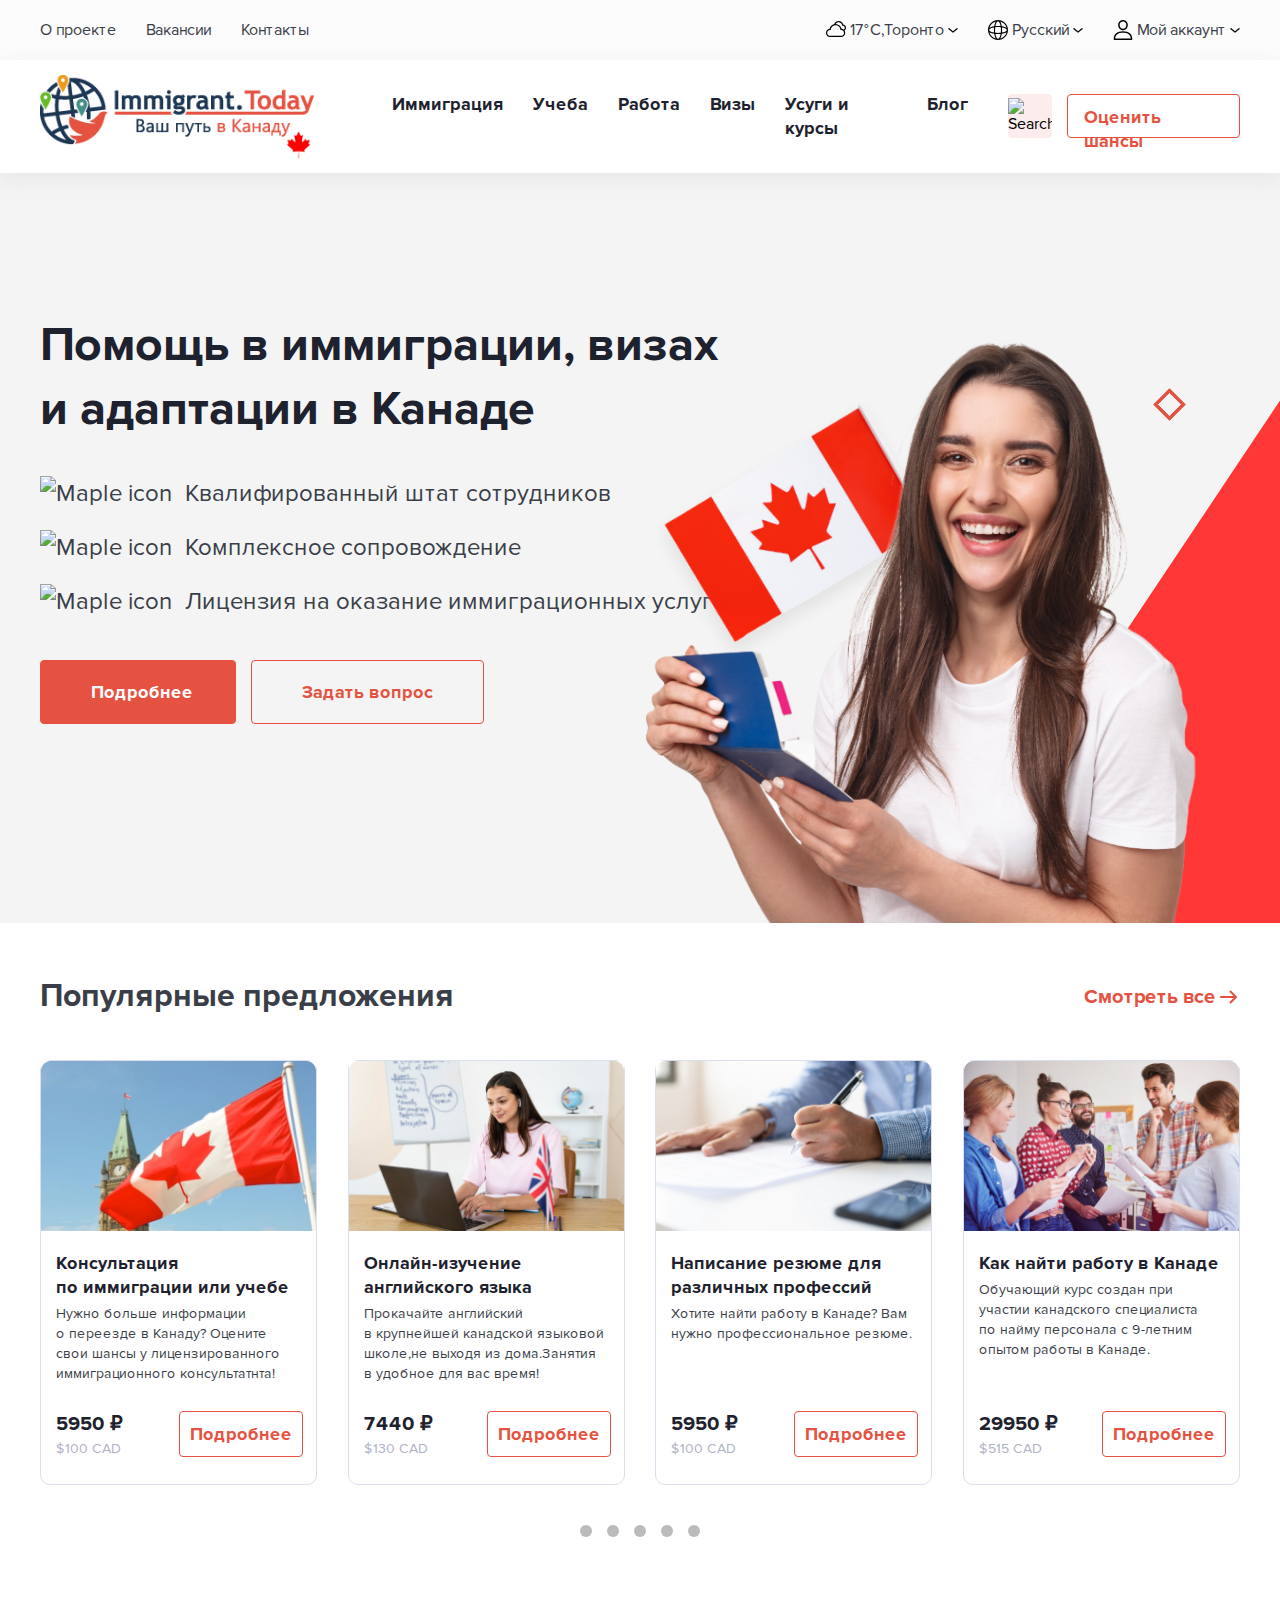
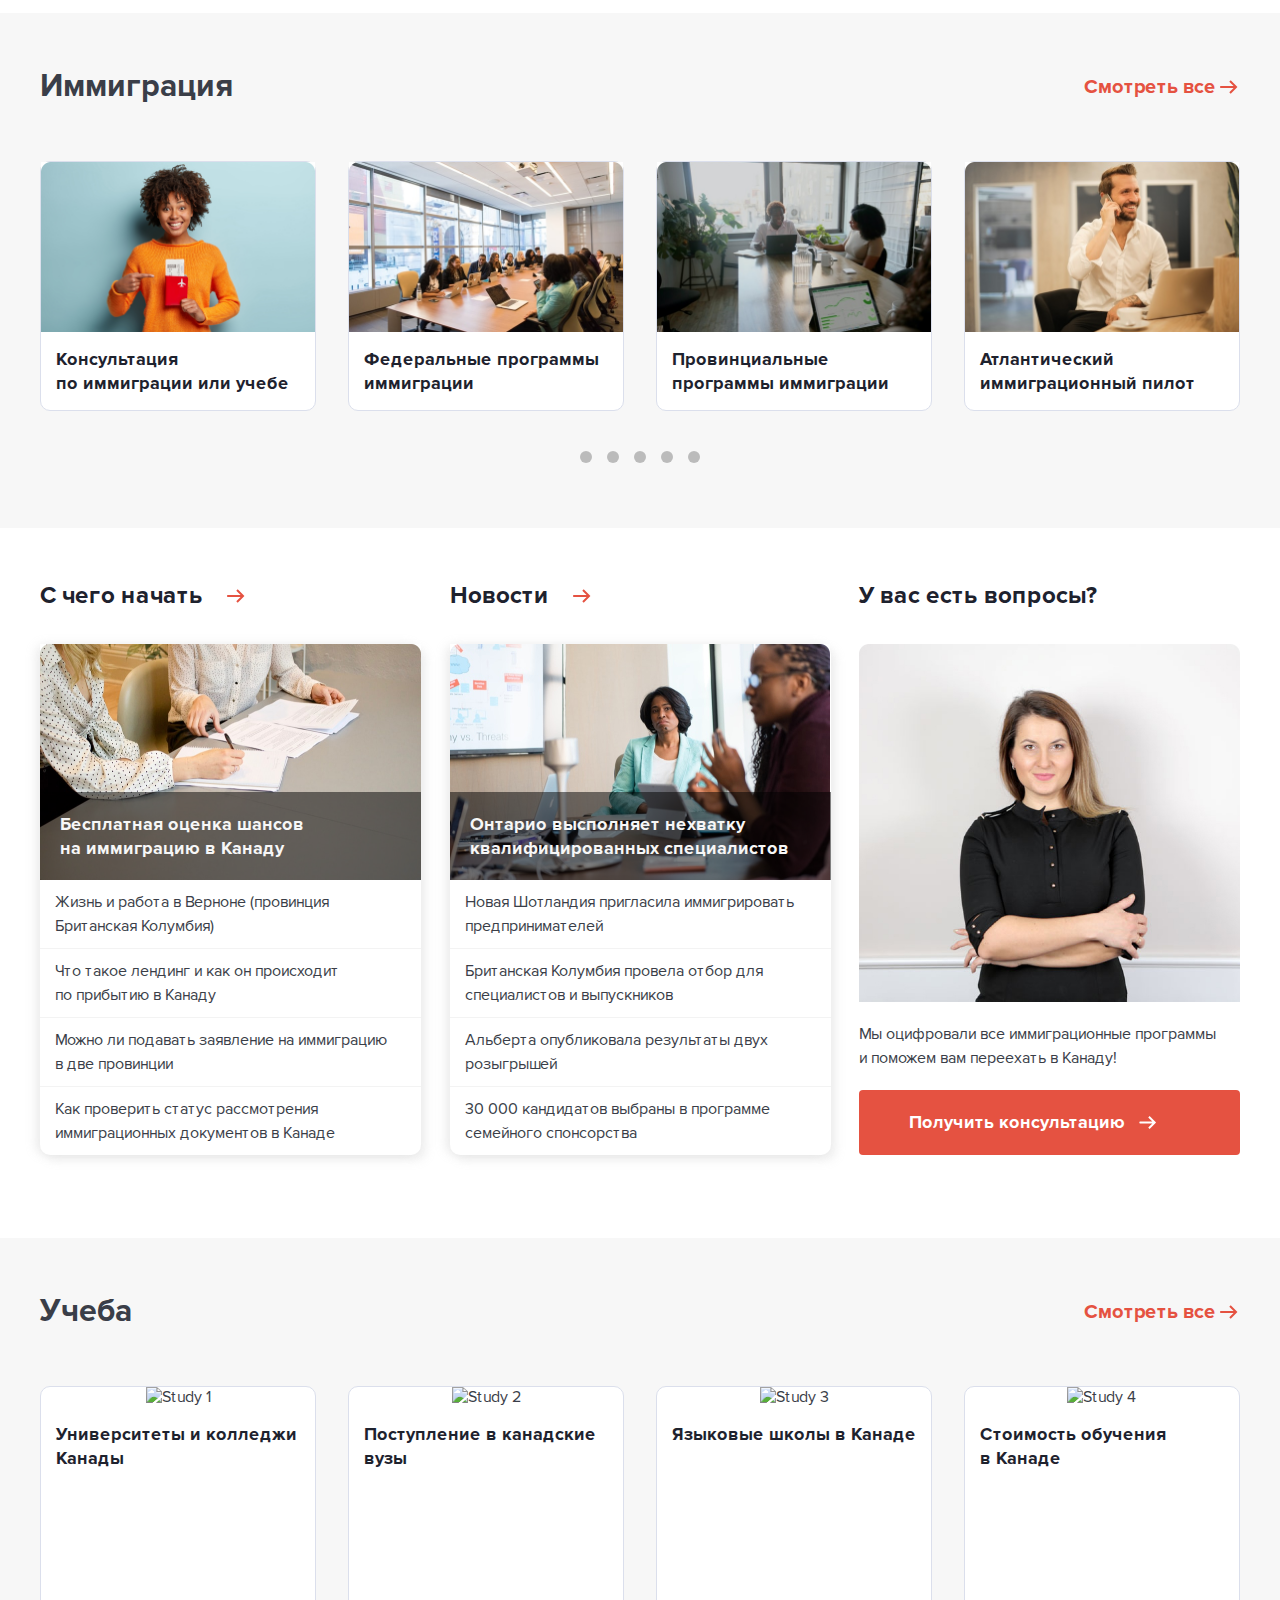
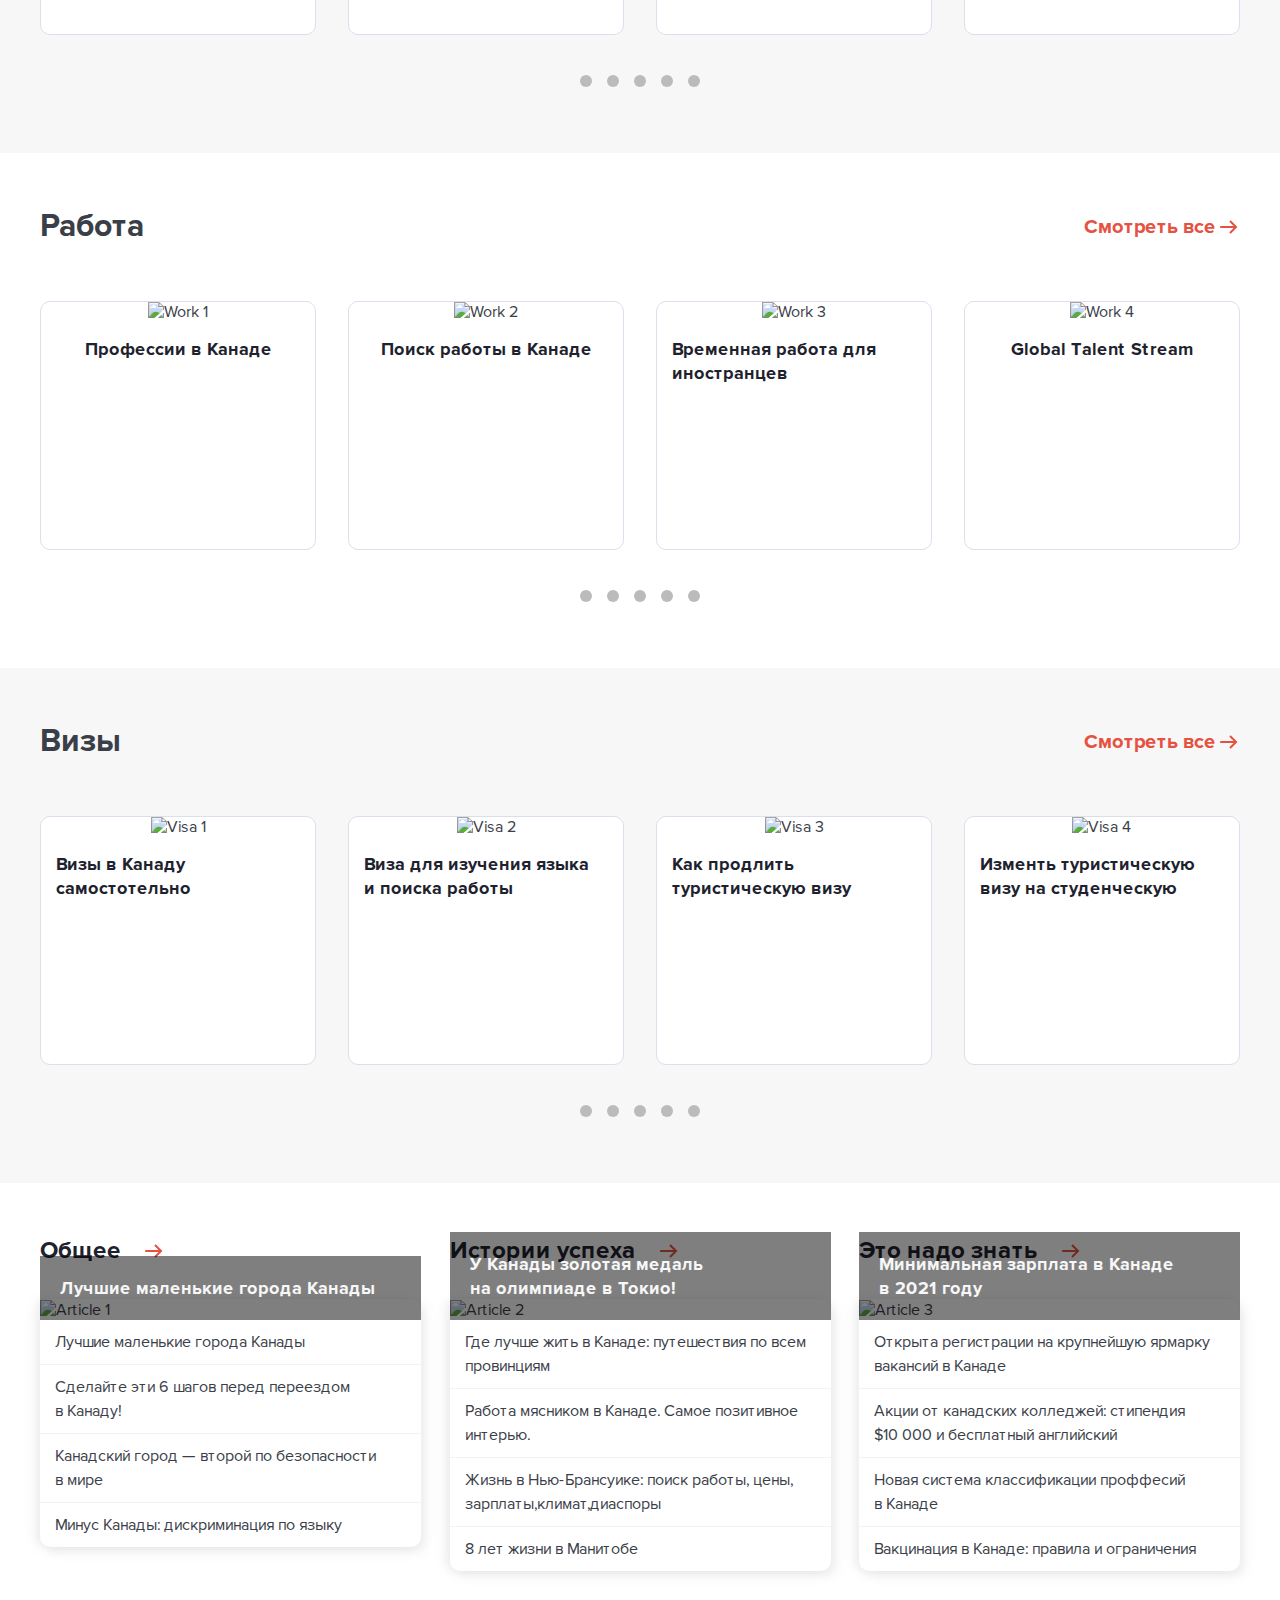
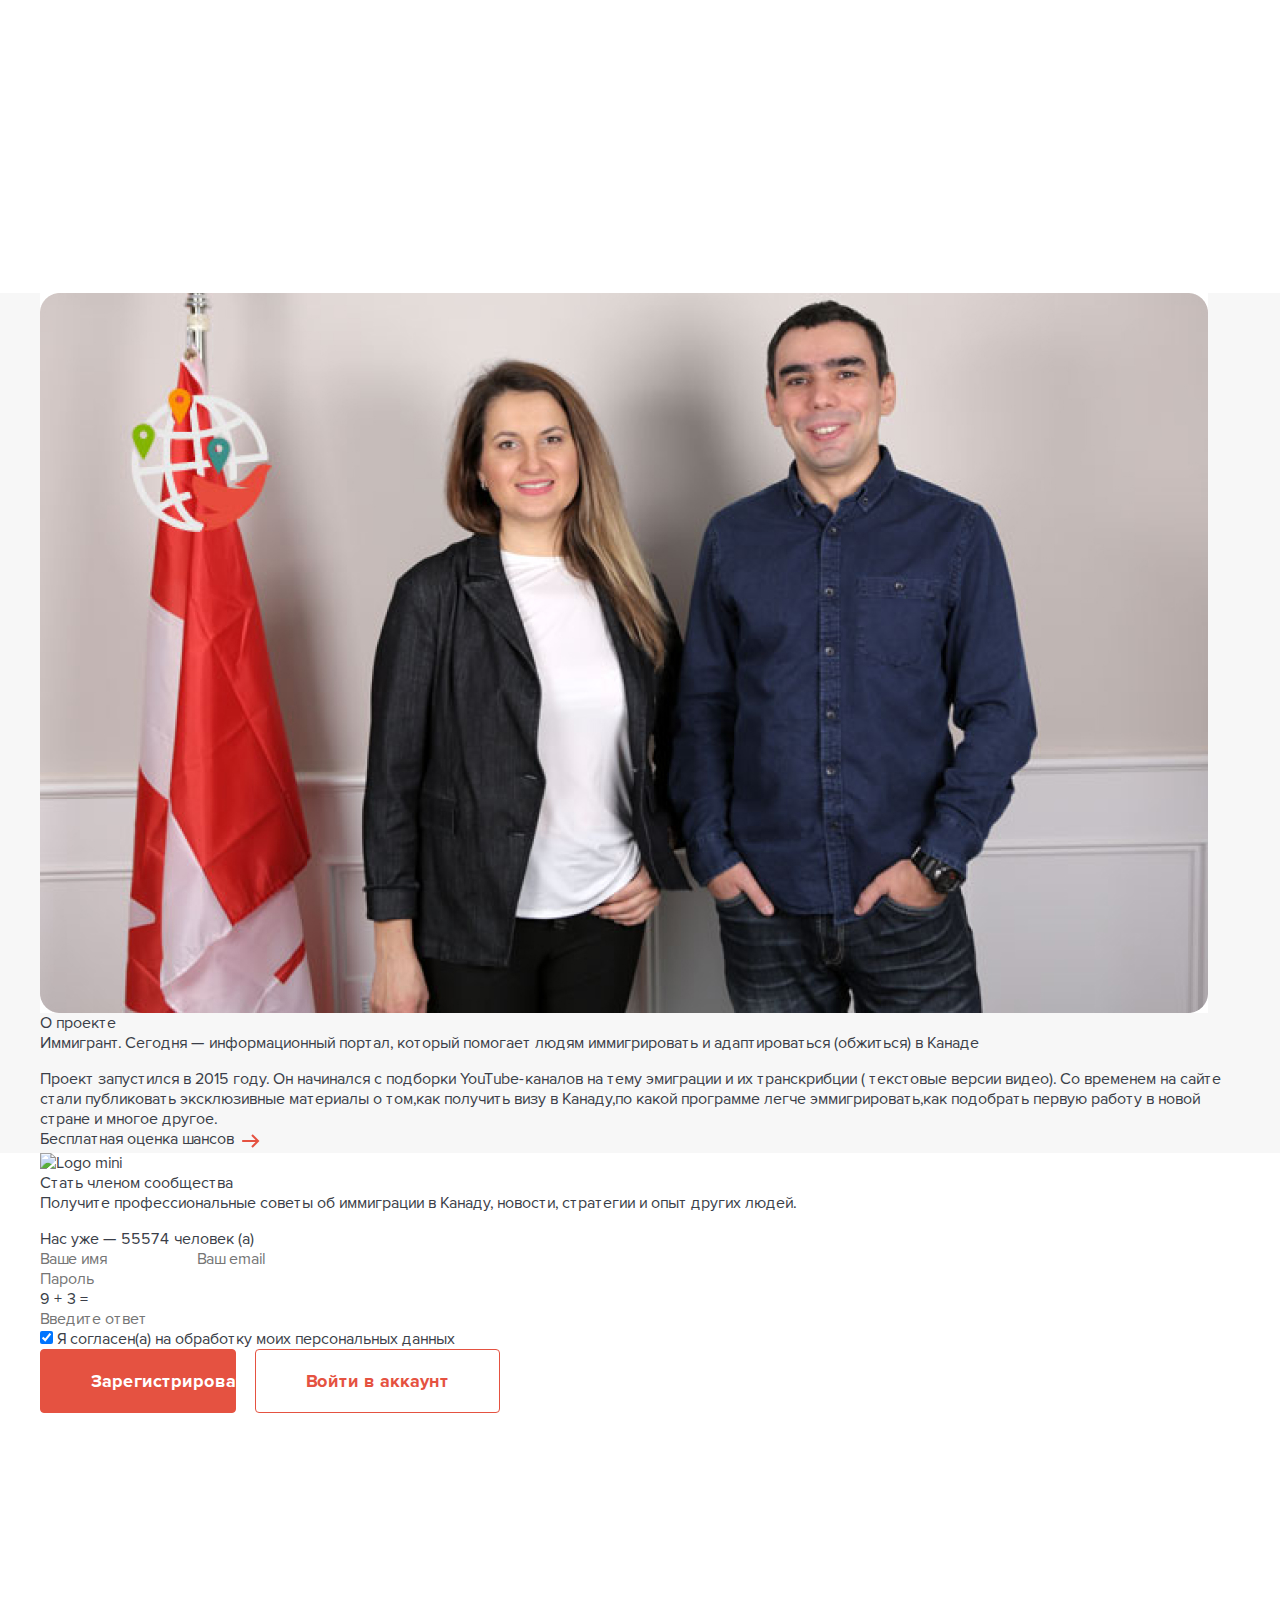
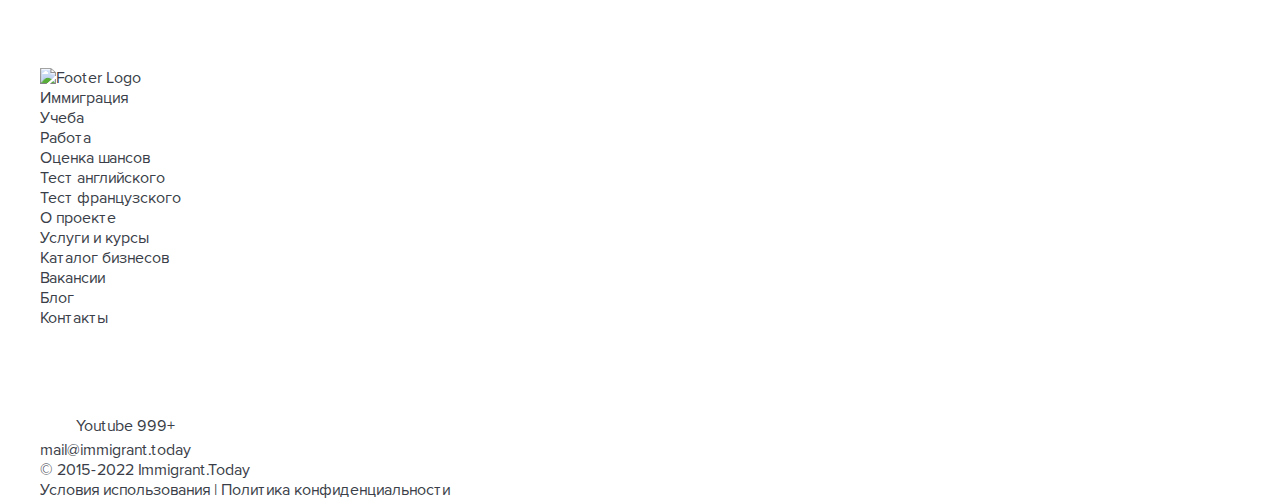
==== commit 3404456e: "Update index.html" ====
--- a/index.html
+++ b/index.html
@@ -86,15 +86,15 @@
     <div class="box-shadow">
         <div class="container">
             <div class="main-menu-wrap">
-                <a href=""><img src="img/logo.svg" alt="Logo"/></a>
+                <a href="#"><img src="img/logo.svg" alt="Logo"/></a>
                 <nav>
                     <ul class="main-menu">
-                        <li><a href="">Иммиграция</a></li>
-                        <li><a href="">Учеба</a></li>
-                        <li><a href="">Работа</a></li>
-                        <li><a href="">Визы</a></li>
-                        <li><a href="">Усуги и курсы</a></li>
-                        <li><a href="">Блог</a></li>
+                        <li><a href="#">Иммиграция</a></li>
+                        <li><a href="#">Учеба</a></li>
+                        <li><a href="#">Работа</a></li>
+                        <li><a href="#">Визы</a></li>
+                        <li><a href="#">Усуги и курсы</a></li>
+                        <li><a href="#">Блог</a></li>
                     </ul>
                 </nav>
                 <button class="btn-search" name="search">
@@ -597,8 +597,13 @@
                 </div>
                 <div class="about-project-content">
                     <h2>О&nbsp;проекте</h2>
-                    <p>Иммигрант. Сегодня&nbsp;&mdash; информационный портал, который помогает людям иммигрировать и&nbsp;адаптироваться (обжиться) в&nbsp;Канаде</p>
-                    <p>Проект запустился в&nbsp;2015&nbsp;году. Он&nbsp;начинался с&nbsp;подборки YouTube-каналов на&nbsp;тему эмиграции и&nbsp;их&nbsp;транскрибции ( текстовые версии видео). Со&nbsp;временем на&nbsp;сайте стали публиковать эксклюзивные материалы о&nbsp;том,как получить визу в&nbsp;Канаду,по какой программе легче эммигрировать,как подобрать первую работу в&nbsp;новой стране и&nbsp;многое другое.</p>
+                    <p>Иммигрант. Сегодня&nbsp;&mdash; информационный портал, который помогает людям иммигрировать и&nbsp;адаптироваться
+                        (обжиться) в&nbsp;Канаде</p>
+                    <p>Проект запустился в&nbsp;2015&nbsp;году. Он&nbsp;начинался с&nbsp;подборки YouTube-каналов на&nbsp;тему
+                        эмиграции и&nbsp;их&nbsp;транскрибции ( текстовые версии видео). Со&nbsp;временем на&nbsp;сайте
+                        стали публиковать эксклюзивные материалы о&nbsp;том,как получить визу в&nbsp;Канаду,по какой
+                        программе легче эммигрировать,как подобрать первую работу в&nbsp;новой стране и&nbsp;многое
+                        другое.</p>
                     <div class="about-us-btn">
                         <a href="#">
                             <span>Бесплатная оценка шансов</span>
@@ -614,8 +619,264 @@
             </div>
         </div>
     </section>
+    <section class="white">
+        <div class="container">
+            <div class="info-form">
+                <div class="block-info">
+                    <img src="img/logo-mini.svg" alt="Logo mini">
+                    <h2>Стать членом сообщества</h2>
+                    <p>Получите профессиональные советы об&nbsp;иммиграции в&nbsp;Канаду, новости, стратегии и&nbsp;опыт
+                        других людей.</p>
+                    <p>Нас уже&nbsp;&mdash; <span>55574</span> человек (а)</p>
+                </div>
+                <div class="block-form">
+
+                    <form action="" method="post">
+                        <div class="form-row">
+                            <label><input type="text" name="name" id="name" placeholder="Ваше имя"></label>
+                            <label><input type="email" name="email" id="email" placeholder="Ваш email"></label>
+                        </div>
+                        <div class="form-row">
+                            <label><input type="password" name="password" id="password" placeholder="Пароль"></label>
+                            <div class="captcha-block">
+                                <div class="captcha">
+                                    <span>9 + 3 =</span>
+                                </div>
+                                <label><input class="captcha-input" type="text" name="answer" id="answer"
+                                              placeholder="Введите ответ"></label>
+                            </div>
+                        </div>
+                        <div class="form-row-agree">
+                            <input type="checkbox" class="checkbox" id="agree" name="agree" checked>
+                            <label class="agree" for="agree">Я согласен(а) на обработку моих персональных
+                                данных</label>
+                        </div>
+                        <button class="btn-red btn" type="submit">Зарегистрироваться</button>
+                        <button class="btn" type="submit">Войти в аккаунт</button>
+                    </form>
+                </div>
+            </div>
+        </div>
+    </section>
 </main>
-<footer></footer>
+<footer class="footer">
+    <div class="container">
+        <div class="main-footer">
+            <img src="img/footer-logo.svg" class="footer-logo" alt="Footer Logo">
+            <nav>
+                <ul class="footer-links">
+                    <li>
+                        <a href="#">
+                            Иммиграция
+                            <svg width="5" height="10" viewBox="0 0 5 10" fill="none"
+                                 xmlns="http://www.w3.org/2000/svg">
+                                <path
+                                    d="M4.66677 4.99998C4.66707 5.15575 4.61282 5.30671 4.51343 5.42665L1.1801 9.42665C1.06694 9.56279 0.904335 9.64841 0.728051 9.66466C0.551767 9.68091 0.376247 9.62647 0.240102 9.51331C0.103958 9.40015 0.0183417 9.23755 0.00208856 9.06126C-0.0141646 8.88498 0.0402763 8.70946 0.153435 8.57331L3.1401 4.99998L0.260102 1.42665C0.204725 1.35846 0.16337 1.27999 0.138416 1.19577C0.113461 1.11154 0.105399 1.02321 0.114692 0.93586C0.123984 0.848508 0.150449 0.763852 0.192565 0.686762C0.234681 0.609671 0.291617 0.541662 0.360102 0.486648C0.428649 0.425594 0.509067 0.379355 0.596316 0.350826C0.683565 0.322298 0.775766 0.312097 0.867141 0.320858C0.958517 0.32962 1.0471 0.357158 1.12734 0.401747C1.20757 0.446335 1.27774 0.507014 1.33343 0.579982L4.55343 4.57998C4.63711 4.70337 4.67701 4.85125 4.66677 4.99998Z"
+                                    fill="white"/>
+                            </svg>
+                        </a>
+                    </li>
+                    <li>
+                        <a href="#">
+                            Учеба
+                            <svg width="5" height="10" viewBox="0 0 5 10" fill="none"
+                                 xmlns="http://www.w3.org/2000/svg">
+                                <path
+                                    d="M4.66677 4.99998C4.66707 5.15575 4.61282 5.30671 4.51343 5.42665L1.1801 9.42665C1.06694 9.56279 0.904335 9.64841 0.728051 9.66466C0.551767 9.68091 0.376247 9.62647 0.240102 9.51331C0.103958 9.40015 0.0183417 9.23755 0.00208856 9.06126C-0.0141646 8.88498 0.0402763 8.70946 0.153435 8.57331L3.1401 4.99998L0.260102 1.42665C0.204725 1.35846 0.16337 1.27999 0.138416 1.19577C0.113461 1.11154 0.105399 1.02321 0.114692 0.93586C0.123984 0.848508 0.150449 0.763852 0.192565 0.686762C0.234681 0.609671 0.291617 0.541662 0.360102 0.486648C0.428649 0.425594 0.509067 0.379355 0.596316 0.350826C0.683565 0.322298 0.775766 0.312097 0.867141 0.320858C0.958517 0.32962 1.0471 0.357158 1.12734 0.401747C1.20757 0.446335 1.27774 0.507014 1.33343 0.579982L4.55343 4.57998C4.63711 4.70337 4.67701 4.85125 4.66677 4.99998Z"
+                                    fill="white"/>
+                            </svg>
+                        </a>
+                    </li>
+                    <li>
+                        <a href="#">
+                            Работа
+                            <svg width="5" height="10" viewBox="0 0 5 10" fill="none"
+                                 xmlns="http://www.w3.org/2000/svg">
+                                <path
+                                    d="M4.66677 4.99998C4.66707 5.15575 4.61282 5.30671 4.51343 5.42665L1.1801 9.42665C1.06694 9.56279 0.904335 9.64841 0.728051 9.66466C0.551767 9.68091 0.376247 9.62647 0.240102 9.51331C0.103958 9.40015 0.0183417 9.23755 0.00208856 9.06126C-0.0141646 8.88498 0.0402763 8.70946 0.153435 8.57331L3.1401 4.99998L0.260102 1.42665C0.204725 1.35846 0.16337 1.27999 0.138416 1.19577C0.113461 1.11154 0.105399 1.02321 0.114692 0.93586C0.123984 0.848508 0.150449 0.763852 0.192565 0.686762C0.234681 0.609671 0.291617 0.541662 0.360102 0.486648C0.428649 0.425594 0.509067 0.379355 0.596316 0.350826C0.683565 0.322298 0.775766 0.312097 0.867141 0.320858C0.958517 0.32962 1.0471 0.357158 1.12734 0.401747C1.20757 0.446335 1.27774 0.507014 1.33343 0.579982L4.55343 4.57998C4.63711 4.70337 4.67701 4.85125 4.66677 4.99998Z"
+                                    fill="white"/>
+                            </svg>
+                        </a>
+                    </li>
+                    <li>
+                        <a href="#">
+                            Оценка шансов
+                            <svg width="5" height="10" viewBox="0 0 5 10" fill="none"
+                                 xmlns="http://www.w3.org/2000/svg">
+                                <path
+                                    d="M4.66677 4.99998C4.66707 5.15575 4.61282 5.30671 4.51343 5.42665L1.1801 9.42665C1.06694 9.56279 0.904335 9.64841 0.728051 9.66466C0.551767 9.68091 0.376247 9.62647 0.240102 9.51331C0.103958 9.40015 0.0183417 9.23755 0.00208856 9.06126C-0.0141646 8.88498 0.0402763 8.70946 0.153435 8.57331L3.1401 4.99998L0.260102 1.42665C0.204725 1.35846 0.16337 1.27999 0.138416 1.19577C0.113461 1.11154 0.105399 1.02321 0.114692 0.93586C0.123984 0.848508 0.150449 0.763852 0.192565 0.686762C0.234681 0.609671 0.291617 0.541662 0.360102 0.486648C0.428649 0.425594 0.509067 0.379355 0.596316 0.350826C0.683565 0.322298 0.775766 0.312097 0.867141 0.320858C0.958517 0.32962 1.0471 0.357158 1.12734 0.401747C1.20757 0.446335 1.27774 0.507014 1.33343 0.579982L4.55343 4.57998C4.63711 4.70337 4.67701 4.85125 4.66677 4.99998Z"
+                                    fill="white"/>
+                            </svg>
+                        </a>
+                    </li>
+                    <li>
+                        <a href="#">
+                            Тест английского
+                            <svg width="5" height="10" viewBox="0 0 5 10" fill="none"
+                                 xmlns="http://www.w3.org/2000/svg">
+                                <path
+                                    d="M4.66677 4.99998C4.66707 5.15575 4.61282 5.30671 4.51343 5.42665L1.1801 9.42665C1.06694 9.56279 0.904335 9.64841 0.728051 9.66466C0.551767 9.68091 0.376247 9.62647 0.240102 9.51331C0.103958 9.40015 0.0183417 9.23755 0.00208856 9.06126C-0.0141646 8.88498 0.0402763 8.70946 0.153435 8.57331L3.1401 4.99998L0.260102 1.42665C0.204725 1.35846 0.16337 1.27999 0.138416 1.19577C0.113461 1.11154 0.105399 1.02321 0.114692 0.93586C0.123984 0.848508 0.150449 0.763852 0.192565 0.686762C0.234681 0.609671 0.291617 0.541662 0.360102 0.486648C0.428649 0.425594 0.509067 0.379355 0.596316 0.350826C0.683565 0.322298 0.775766 0.312097 0.867141 0.320858C0.958517 0.32962 1.0471 0.357158 1.12734 0.401747C1.20757 0.446335 1.27774 0.507014 1.33343 0.579982L4.55343 4.57998C4.63711 4.70337 4.67701 4.85125 4.66677 4.99998Z"
+                                    fill="white"/>
+                            </svg>
+                        </a>
+                    </li>
+                    <li>
+                        <a href="#">
+                            Тест французского
+                            <svg width="5" height="10" viewBox="0 0 5 10" fill="none"
+                                 xmlns="http://www.w3.org/2000/svg">
+                                <path
+                                    d="M4.66677 4.99998C4.66707 5.15575 4.61282 5.30671 4.51343 5.42665L1.1801 9.42665C1.06694 9.56279 0.904335 9.64841 0.728051 9.66466C0.551767 9.68091 0.376247 9.62647 0.240102 9.51331C0.103958 9.40015 0.0183417 9.23755 0.00208856 9.06126C-0.0141646 8.88498 0.0402763 8.70946 0.153435 8.57331L3.1401 4.99998L0.260102 1.42665C0.204725 1.35846 0.16337 1.27999 0.138416 1.19577C0.113461 1.11154 0.105399 1.02321 0.114692 0.93586C0.123984 0.848508 0.150449 0.763852 0.192565 0.686762C0.234681 0.609671 0.291617 0.541662 0.360102 0.486648C0.428649 0.425594 0.509067 0.379355 0.596316 0.350826C0.683565 0.322298 0.775766 0.312097 0.867141 0.320858C0.958517 0.32962 1.0471 0.357158 1.12734 0.401747C1.20757 0.446335 1.27774 0.507014 1.33343 0.579982L4.55343 4.57998C4.63711 4.70337 4.67701 4.85125 4.66677 4.99998Z"
+                                    fill="white"/>
+                            </svg>
+                        </a>
+                    </li>
+                </ul>
+            </nav>
+
+            <nav>
+                <ul class="footer-links">
+                    <li>
+                        <a href="#">
+                            О проекте
+                            <svg width="5" height="10" viewBox="0 0 5 10" fill="none"
+                                 xmlns="http://www.w3.org/2000/svg">
+                                <path
+                                    d="M4.66677 4.99998C4.66707 5.15575 4.61282 5.30671 4.51343 5.42665L1.1801 9.42665C1.06694 9.56279 0.904335 9.64841 0.728051 9.66466C0.551767 9.68091 0.376247 9.62647 0.240102 9.51331C0.103958 9.40015 0.0183417 9.23755 0.00208856 9.06126C-0.0141646 8.88498 0.0402763 8.70946 0.153435 8.57331L3.1401 4.99998L0.260102 1.42665C0.204725 1.35846 0.16337 1.27999 0.138416 1.19577C0.113461 1.11154 0.105399 1.02321 0.114692 0.93586C0.123984 0.848508 0.150449 0.763852 0.192565 0.686762C0.234681 0.609671 0.291617 0.541662 0.360102 0.486648C0.428649 0.425594 0.509067 0.379355 0.596316 0.350826C0.683565 0.322298 0.775766 0.312097 0.867141 0.320858C0.958517 0.32962 1.0471 0.357158 1.12734 0.401747C1.20757 0.446335 1.27774 0.507014 1.33343 0.579982L4.55343 4.57998C4.63711 4.70337 4.67701 4.85125 4.66677 4.99998Z"
+                                    fill="white"/>
+                            </svg>
+                        </a>
+                    </li>
+                    <li>
+                        <a href="#">
+                            Услуги и курсы
+                            <svg width="5" height="10" viewBox="0 0 5 10" fill="none"
+                                 xmlns="http://www.w3.org/2000/svg">
+                                <path
+                                    d="M4.66677 4.99998C4.66707 5.15575 4.61282 5.30671 4.51343 5.42665L1.1801 9.42665C1.06694 9.56279 0.904335 9.64841 0.728051 9.66466C0.551767 9.68091 0.376247 9.62647 0.240102 9.51331C0.103958 9.40015 0.0183417 9.23755 0.00208856 9.06126C-0.0141646 8.88498 0.0402763 8.70946 0.153435 8.57331L3.1401 4.99998L0.260102 1.42665C0.204725 1.35846 0.16337 1.27999 0.138416 1.19577C0.113461 1.11154 0.105399 1.02321 0.114692 0.93586C0.123984 0.848508 0.150449 0.763852 0.192565 0.686762C0.234681 0.609671 0.291617 0.541662 0.360102 0.486648C0.428649 0.425594 0.509067 0.379355 0.596316 0.350826C0.683565 0.322298 0.775766 0.312097 0.867141 0.320858C0.958517 0.32962 1.0471 0.357158 1.12734 0.401747C1.20757 0.446335 1.27774 0.507014 1.33343 0.579982L4.55343 4.57998C4.63711 4.70337 4.67701 4.85125 4.66677 4.99998Z"
+                                    fill="white"/>
+                            </svg>
+                        </a>
+                    </li>
+                    <li>
+                        <a href="#">
+                            Каталог бизнесов
+                            <svg width="5" height="10" viewBox="0 0 5 10" fill="none"
+                                 xmlns="http://www.w3.org/2000/svg">
+                                <path
+                                    d="M4.66677 4.99998C4.66707 5.15575 4.61282 5.30671 4.51343 5.42665L1.1801 9.42665C1.06694 9.56279 0.904335 9.64841 0.728051 9.66466C0.551767 9.68091 0.376247 9.62647 0.240102 9.51331C0.103958 9.40015 0.0183417 9.23755 0.00208856 9.06126C-0.0141646 8.88498 0.0402763 8.70946 0.153435 8.57331L3.1401 4.99998L0.260102 1.42665C0.204725 1.35846 0.16337 1.27999 0.138416 1.19577C0.113461 1.11154 0.105399 1.02321 0.114692 0.93586C0.123984 0.848508 0.150449 0.763852 0.192565 0.686762C0.234681 0.609671 0.291617 0.541662 0.360102 0.486648C0.428649 0.425594 0.509067 0.379355 0.596316 0.350826C0.683565 0.322298 0.775766 0.312097 0.867141 0.320858C0.958517 0.32962 1.0471 0.357158 1.12734 0.401747C1.20757 0.446335 1.27774 0.507014 1.33343 0.579982L4.55343 4.57998C4.63711 4.70337 4.67701 4.85125 4.66677 4.99998Z"
+                                    fill="white"/>
+                            </svg>
+                        </a>
+                    </li>
+                    <li>
+                        <a href="#">
+                            Вакансии
+                            <svg width="5" height="10" viewBox="0 0 5 10" fill="none"
+                                 xmlns="http://www.w3.org/2000/svg">
+                                <path
+                                    d="M4.66677 4.99998C4.66707 5.15575 4.61282 5.30671 4.51343 5.42665L1.1801 9.42665C1.06694 9.56279 0.904335 9.64841 0.728051 9.66466C0.551767 9.68091 0.376247 9.62647 0.240102 9.51331C0.103958 9.40015 0.0183417 9.23755 0.00208856 9.06126C-0.0141646 8.88498 0.0402763 8.70946 0.153435 8.57331L3.1401 4.99998L0.260102 1.42665C0.204725 1.35846 0.16337 1.27999 0.138416 1.19577C0.113461 1.11154 0.105399 1.02321 0.114692 0.93586C0.123984 0.848508 0.150449 0.763852 0.192565 0.686762C0.234681 0.609671 0.291617 0.541662 0.360102 0.486648C0.428649 0.425594 0.509067 0.379355 0.596316 0.350826C0.683565 0.322298 0.775766 0.312097 0.867141 0.320858C0.958517 0.32962 1.0471 0.357158 1.12734 0.401747C1.20757 0.446335 1.27774 0.507014 1.33343 0.579982L4.55343 4.57998C4.63711 4.70337 4.67701 4.85125 4.66677 4.99998Z"
+                                    fill="white"/>
+                            </svg>
+                        </a>
+                    </li>
+                    <li>
+                        <a href="#">
+                            Блог
+                            <svg width="5" height="10" viewBox="0 0 5 10" fill="none"
+                                 xmlns="http://www.w3.org/2000/svg">
+                                <path
+                                    d="M4.66677 4.99998C4.66707 5.15575 4.61282 5.30671 4.51343 5.42665L1.1801 9.42665C1.06694 9.56279 0.904335 9.64841 0.728051 9.66466C0.551767 9.68091 0.376247 9.62647 0.240102 9.51331C0.103958 9.40015 0.0183417 9.23755 0.00208856 9.06126C-0.0141646 8.88498 0.0402763 8.70946 0.153435 8.57331L3.1401 4.99998L0.260102 1.42665C0.204725 1.35846 0.16337 1.27999 0.138416 1.19577C0.113461 1.11154 0.105399 1.02321 0.114692 0.93586C0.123984 0.848508 0.150449 0.763852 0.192565 0.686762C0.234681 0.609671 0.291617 0.541662 0.360102 0.486648C0.428649 0.425594 0.509067 0.379355 0.596316 0.350826C0.683565 0.322298 0.775766 0.312097 0.867141 0.320858C0.958517 0.32962 1.0471 0.357158 1.12734 0.401747C1.20757 0.446335 1.27774 0.507014 1.33343 0.579982L4.55343 4.57998C4.63711 4.70337 4.67701 4.85125 4.66677 4.99998Z"
+                                    fill="white"/>
+                            </svg>
+                        </a>
+                    </li>
+                    <li>
+                        <a href="#">
+                            Контакты
+                            <svg width="5" height="10" viewBox="0 0 5 10" fill="none"
+                                 xmlns="http://www.w3.org/2000/svg">
+                                <path
+                                    d="M4.66677 4.99998C4.66707 5.15575 4.61282 5.30671 4.51343 5.42665L1.1801 9.42665C1.06694 9.56279 0.904335 9.64841 0.728051 9.66466C0.551767 9.68091 0.376247 9.62647 0.240102 9.51331C0.103958 9.40015 0.0183417 9.23755 0.00208856 9.06126C-0.0141646 8.88498 0.0402763 8.70946 0.153435 8.57331L3.1401 4.99998L0.260102 1.42665C0.204725 1.35846 0.16337 1.27999 0.138416 1.19577C0.113461 1.11154 0.105399 1.02321 0.114692 0.93586C0.123984 0.848508 0.150449 0.763852 0.192565 0.686762C0.234681 0.609671 0.291617 0.541662 0.360102 0.486648C0.428649 0.425594 0.509067 0.379355 0.596316 0.350826C0.683565 0.322298 0.775766 0.312097 0.867141 0.320858C0.958517 0.32962 1.0471 0.357158 1.12734 0.401747C1.20757 0.446335 1.27774 0.507014 1.33343 0.579982L4.55343 4.57998C4.63711 4.70337 4.67701 4.85125 4.66677 4.99998Z"
+                                    fill="white"/>
+                            </svg>
+                        </a>
+                    </li>
+                </ul>
+            </nav>
+            <div class="social-block">
+                <div class="social-block-row">
+                    <a href="#">
+                        <div class="social-icon">
+                            <svg width="12" height="20" viewBox="0 0 12 20" fill="none"
+                                 xmlns="http://www.w3.org/2000/svg">
+                                <path
+                                    d="M7.55237 19.9964V10.8897H10.6246L11.0813 7.32414H7.55237V5.05303C7.55237 4.02414 7.83903 3.3197 9.3157 3.3197H11.1868V0.140811C10.2764 0.0432453 9.36131 -0.00386385 8.4457 -0.000300319C5.73014 -0.000300319 3.8657 1.65748 3.8657 4.70081V7.31748H0.813477V10.883H3.87237V19.9964H7.55237Z"
+                                    fill="white"/>
+                            </svg>
+                        </div>
+                    </a>
+                    <a href="#">
+                        <div class="social-icon">
+                            <svg width="24" height="14" viewBox="0 0 24 14" fill="none"
+                                 xmlns="http://www.w3.org/2000/svg">
+                                <path
+                                    d="M22.6434 1.28325C22.7989 0.766584 22.6434 0.387695 21.9078 0.387695H19.4711C18.8511 0.387695 18.5678 0.715474 18.4123 1.07547C18.4123 1.07547 17.1734 4.09658 15.4178 6.05547C14.8511 6.62547 14.5922 6.80547 14.2834 6.80547C14.1289 6.80547 13.9045 6.62547 13.9045 6.10881V1.28325C13.9045 0.663251 13.7256 0.387695 13.2089 0.387695H9.38003C8.99336 0.387695 8.76003 0.674362 8.76003 0.947696C8.76003 1.53436 9.6378 1.66992 9.72781 3.32325V6.90992C9.72781 7.69547 9.58669 7.83881 9.27558 7.83881C8.45003 7.83881 6.44114 4.80658 5.24892 1.33547C5.01669 0.661029 4.78225 0.388807 4.16003 0.388807H1.72447C1.02781 0.388807 0.888916 0.716585 0.888916 1.07658C0.888916 1.72325 1.71447 4.92325 4.73447 9.15547C6.74781 12.0455 9.58225 13.6121 12.1645 13.6121C13.7122 13.6121 13.9034 13.2644 13.9034 12.6644V10.4799C13.9034 9.78436 14.0511 9.64436 14.5411 9.64436C14.9011 9.64436 15.5211 9.82658 16.9667 11.2188C18.6178 12.8699 18.8911 13.611 19.8189 13.611H22.2545C22.95 13.611 23.2978 13.2633 23.0978 12.5766C22.8789 11.8933 22.09 10.8988 21.0434 9.72214C20.4745 9.05103 19.6245 8.32881 19.3656 7.9677C19.0045 7.50214 19.1089 7.29659 19.3656 6.88325C19.3667 6.88436 22.3345 2.70436 22.6434 1.28325Z"
+                                    fill="white"/>
+                            </svg>
+                        </div>
+                    </a>
+                    <a href="#">
+                        <div class="social-icon">
+                            <svg width="28" height="28" viewBox="0 0 28 28" fill="none"
+                                 xmlns="http://www.w3.org/2000/svg">
+                                <path
+                                    d="M23.9413 9.89407C23.9301 9.05254 23.7725 8.21938 23.4757 7.43185C23.2183 6.76757 22.8252 6.16429 22.3215 5.66055C21.8177 5.15681 21.2144 4.76368 20.5502 4.50629C19.7728 4.21447 18.9515 4.05667 18.1213 4.03963C17.0524 3.99185 16.7135 3.97852 14.0002 3.97852C11.2868 3.97852 10.939 3.97852 9.87794 4.03963C9.04811 4.0568 8.22721 4.21459 7.45016 4.50629C6.78578 4.7635 6.18241 5.15657 5.67864 5.66033C5.17488 6.16409 4.78181 6.76747 4.5246 7.43185C4.23219 8.20866 4.07474 9.02975 4.05905 9.85963C4.01127 10.9296 3.99683 11.2685 3.99683 13.9818C3.99683 16.6952 3.99683 17.0419 4.05905 18.1041C4.07572 18.9352 4.23238 19.7552 4.5246 20.5341C4.78225 21.1982 5.1756 21.8014 5.67953 22.3049C6.18347 22.8085 6.7869 23.2014 7.45127 23.4585C8.2262 23.7621 9.04724 23.9312 9.87905 23.9585C10.949 24.0063 11.2879 24.0207 14.0013 24.0207C16.7146 24.0207 17.0624 24.0207 18.1235 23.9585C18.9537 23.9422 19.775 23.7847 20.5524 23.493C21.2165 23.2353 21.8196 22.842 22.3233 22.3383C22.827 21.8346 23.2202 21.2315 23.4779 20.5674C23.7702 19.7896 23.9268 18.9696 23.9435 18.1374C23.9913 17.0685 24.0057 16.7296 24.0057 14.0152C24.0035 11.3018 24.0035 10.9574 23.9413 9.89407ZM13.9935 19.113C11.1557 19.113 8.85683 16.8141 8.85683 13.9763C8.85683 11.1385 11.1557 8.83963 13.9935 8.83963C15.3558 8.83963 16.6624 9.38081 17.6257 10.3441C18.589 11.3074 19.1302 12.614 19.1302 13.9763C19.1302 15.3386 18.589 16.6452 17.6257 17.6085C16.6624 18.5718 15.3558 19.113 13.9935 19.113ZM19.3346 9.8474C19.1773 9.84755 19.0214 9.81667 18.8761 9.75653C18.7307 9.69639 18.5986 9.60816 18.4873 9.49691C18.3761 9.38566 18.2878 9.25356 18.2277 9.10817C18.1676 8.96278 18.1367 8.80696 18.1368 8.64963C18.1368 8.49241 18.1678 8.33672 18.228 8.19147C18.2881 8.04622 18.3763 7.91424 18.4875 7.80306C18.5987 7.69189 18.7306 7.6037 18.8759 7.54354C19.0211 7.48337 19.1768 7.4524 19.334 7.4524C19.4913 7.4524 19.647 7.48337 19.7922 7.54354C19.9375 7.6037 20.0694 7.69189 20.1806 7.80306C20.2918 7.91424 20.38 8.04622 20.4401 8.19147C20.5003 8.33672 20.5313 8.49241 20.5313 8.64963C20.5313 9.31185 19.9957 9.8474 19.3346 9.8474Z"
+                                    fill="white"/>
+                                <path
+                                    d="M13.9934 17.313C15.8362 17.313 17.3301 15.8191 17.3301 13.9763C17.3301 12.1335 15.8362 10.6396 13.9934 10.6396C12.1506 10.6396 10.6567 12.1335 10.6567 13.9763C10.6567 15.8191 12.1506 17.313 13.9934 17.313Z"
+                                    fill="white"/>
+                            </svg>
+                        </div>
+                    </a>
+                    <a href="#">
+                        <div class="social-icon">
+                            <svg width="24" height="20" viewBox="0 0 24 20" fill="none"
+                                 xmlns="http://www.w3.org/2000/svg">
+                                <path
+                                    d="M23.5993 1.80229L20.0785 18.4065C19.8127 19.5781 19.1202 19.8698 18.136 19.3181L12.771 15.3648L10.1827 17.8548C9.89599 18.1415 9.65683 18.3806 9.10433 18.3806L9.49016 12.9173L19.4327 3.93312C19.8652 3.54812 19.3385 3.33395 18.761 3.71979L6.46933 11.4598L1.17766 9.80312C0.0268254 9.44395 0.00599217 8.65229 1.41766 8.09979L22.1152 0.125619C23.0735 -0.233547 23.9118 0.338953 23.5993 1.80312V1.80229Z"
+                                    fill="white"/>
+                            </svg>
+                        </div>
+                    </a>
+                </div>
+                <div class="youtube">
+                    <a href="#">
+                        <svg width="32" height="24" viewBox="0 0 32 24" fill="none"
+                             xmlns="http://www.w3.org/2000/svg">
+                            <path
+                                d="M12.6966 16.35L21.3394 11.6625L12.6966 6.91875V16.35ZM16.0001 0.1875C18.0001 0.1875 19.9317 0.215625 21.7947 0.271875C23.6578 0.328125 25.0239 0.3875 25.893 0.45L27.1965 0.525C27.2084 0.525 27.3096 0.534375 27.5001 0.553125C27.6906 0.571875 27.8275 0.590625 27.9108 0.609375C27.9941 0.628125 28.134 0.65625 28.3304 0.69375C28.5269 0.73125 28.6965 0.78125 28.8394 0.84375C28.9822 0.90625 29.1489 0.9875 29.3394 1.0875C29.5298 1.1875 29.7144 1.30938 29.8929 1.45312C30.0715 1.59688 30.2441 1.7625 30.4108 1.95C30.4822 2.025 30.5745 2.14063 30.6876 2.29688C30.8007 2.45312 30.9733 2.81875 31.2054 3.39375C31.4376 3.96875 31.5953 4.6 31.6786 5.2875C31.7739 6.0875 31.8483 6.94063 31.9019 7.84688C31.9554 8.75313 31.9882 9.4625 32.0001 9.975V13.275C32.012 15.0875 31.9048 16.9 31.6786 18.7125C31.5953 19.4 31.4465 20.0219 31.2322 20.5781C31.0179 21.1344 30.8275 21.5188 30.6608 21.7313L30.4108 22.05C30.2441 22.2375 30.0715 22.4031 29.8929 22.5469C29.7144 22.6906 29.5298 22.8094 29.3394 22.9031C29.1489 22.9969 28.9822 23.075 28.8394 23.1375C28.6965 23.2 28.5269 23.25 28.3304 23.2875C28.134 23.325 27.9912 23.3531 27.9019 23.3719C27.8126 23.3906 27.6757 23.4094 27.4912 23.4281C27.3066 23.4469 27.2084 23.4563 27.1965 23.4563C24.2084 23.6938 20.4763 23.8125 16.0001 23.8125C13.5358 23.7875 11.396 23.7469 9.58049 23.6906C7.76502 23.6344 6.57157 23.5875 6.00014 23.55L5.12515 23.475L4.48229 23.4C4.05372 23.3375 3.72932 23.275 3.50908 23.2125C3.28884 23.15 2.98527 23.0188 2.59837 22.8188C2.21146 22.6188 1.87516 22.3625 1.58944 22.05C1.51801 21.975 1.42575 21.8594 1.31266 21.7031C1.19956 21.5469 1.02694 21.1813 0.794801 20.6063C0.562659 20.0312 0.404921 19.4 0.321588 18.7125C0.22635 17.9125 0.151946 17.0594 0.0983745 16.1531C0.0448032 15.2469 0.0120652 14.5375 0.000160433 14.025V10.725C-0.0117443 8.9125 0.0953983 7.1 0.321588 5.2875C0.404921 4.6 0.55373 3.97813 0.768016 3.42188C0.982301 2.86563 1.17278 2.48125 1.33944 2.26875L1.58944 1.95C1.75611 1.7625 1.92873 1.59688 2.1073 1.45312C2.28587 1.30938 2.47039 1.1875 2.66087 1.0875C2.85134 0.9875 3.01801 0.90625 3.16087 0.84375C3.30372 0.78125 3.47337 0.73125 3.66979 0.69375C3.86622 0.65625 4.0061 0.628125 4.08944 0.609375C4.17277 0.590625 4.30967 0.571875 4.50015 0.553125C4.69062 0.534375 4.79181 0.525 4.80372 0.525C7.79181 0.3 11.5239 0.1875 16.0001 0.1875Z"
+                                fill="white"/>
+                        </svg>
+                        <span>Youtube <span class="counter">999+</span></span>
+                    </a>
+                </div>
+                <div class="email">
+                    <a href="mailto: mail@immigrant.today" target="_blank">mail@immigrant.today</a>
+                </div>
+            </div>
+        </div>
+    </div>
+</footer>
+<div class="copyright">
+    <div class="container">
+        <div class="copyright-row">
+            <div>© 2015-2022 Immigrant.Today</div>
+            <div><a href="#">Условия использования</a> <span class="separator">|</span> <a href="#">Политика
+                конфиденциальности</a></div>
+        </div>
+    </div>
+</div>
 </body>
 
 </html>
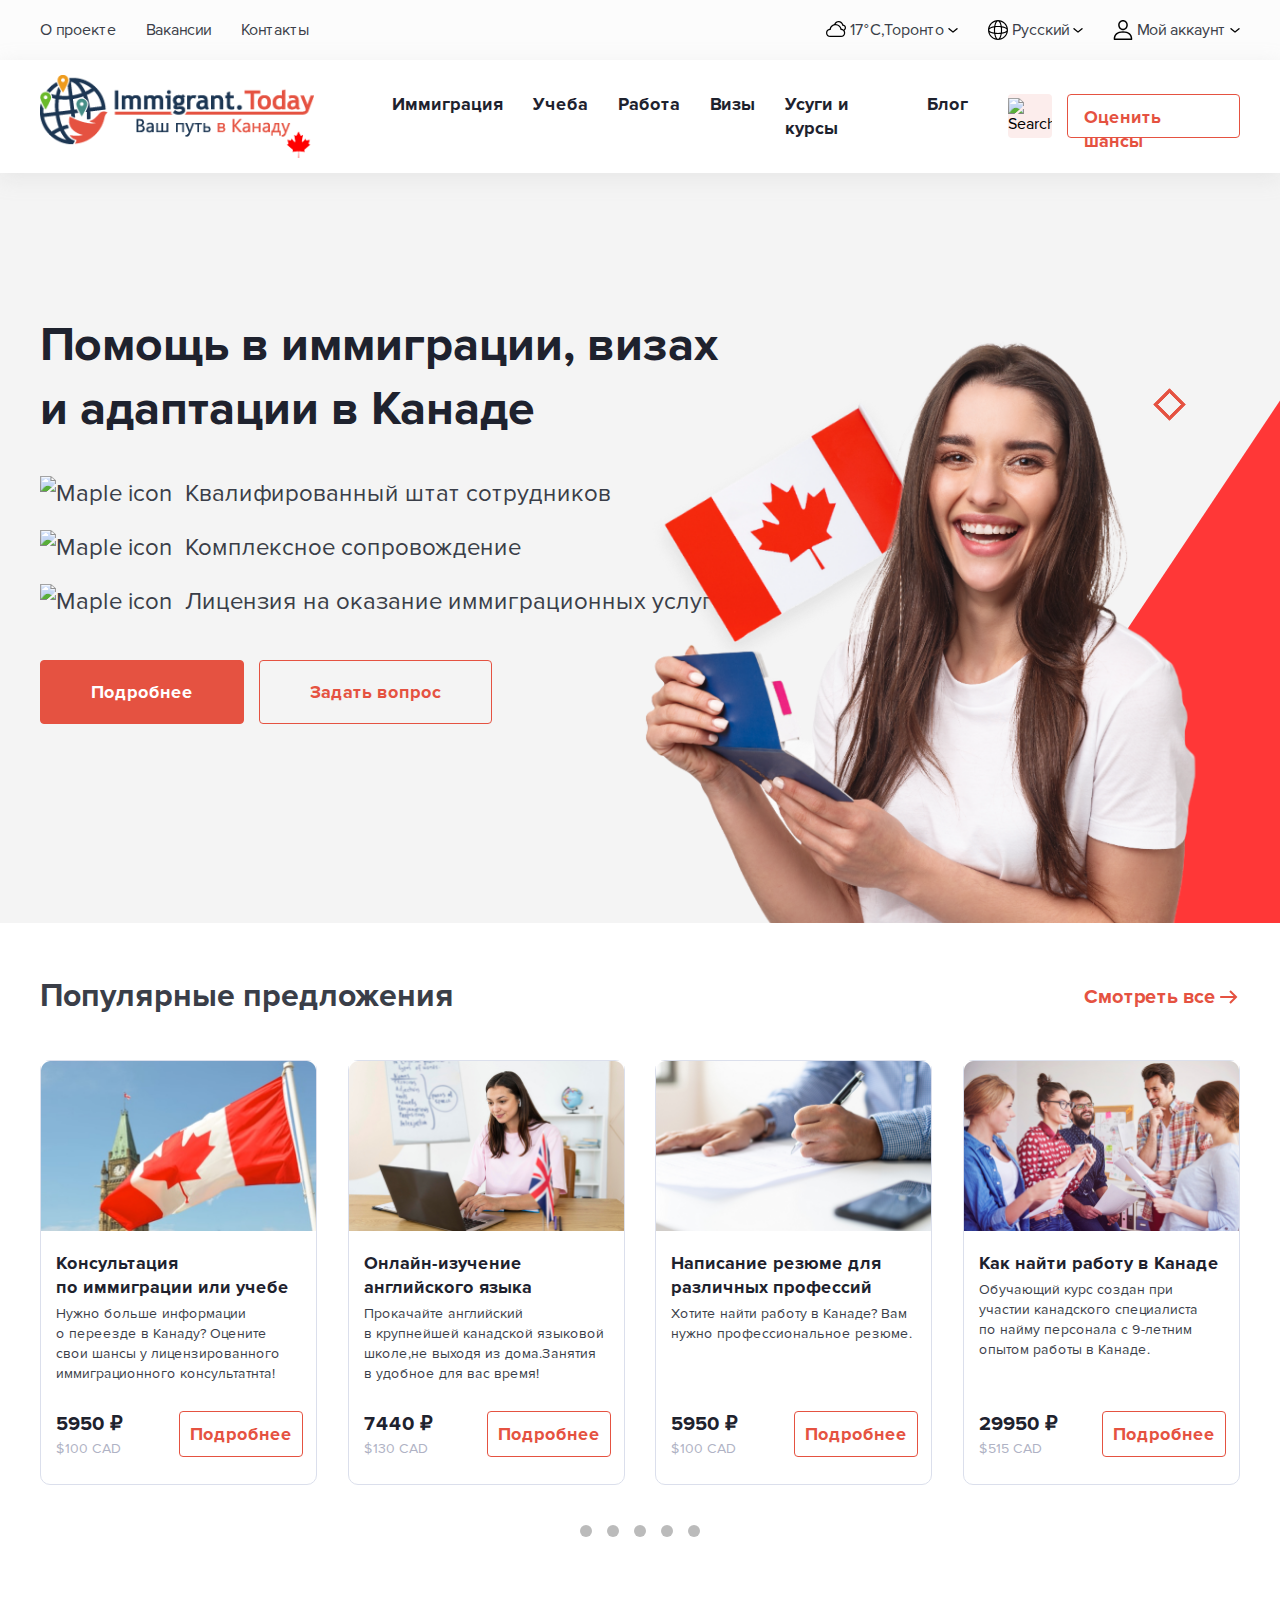
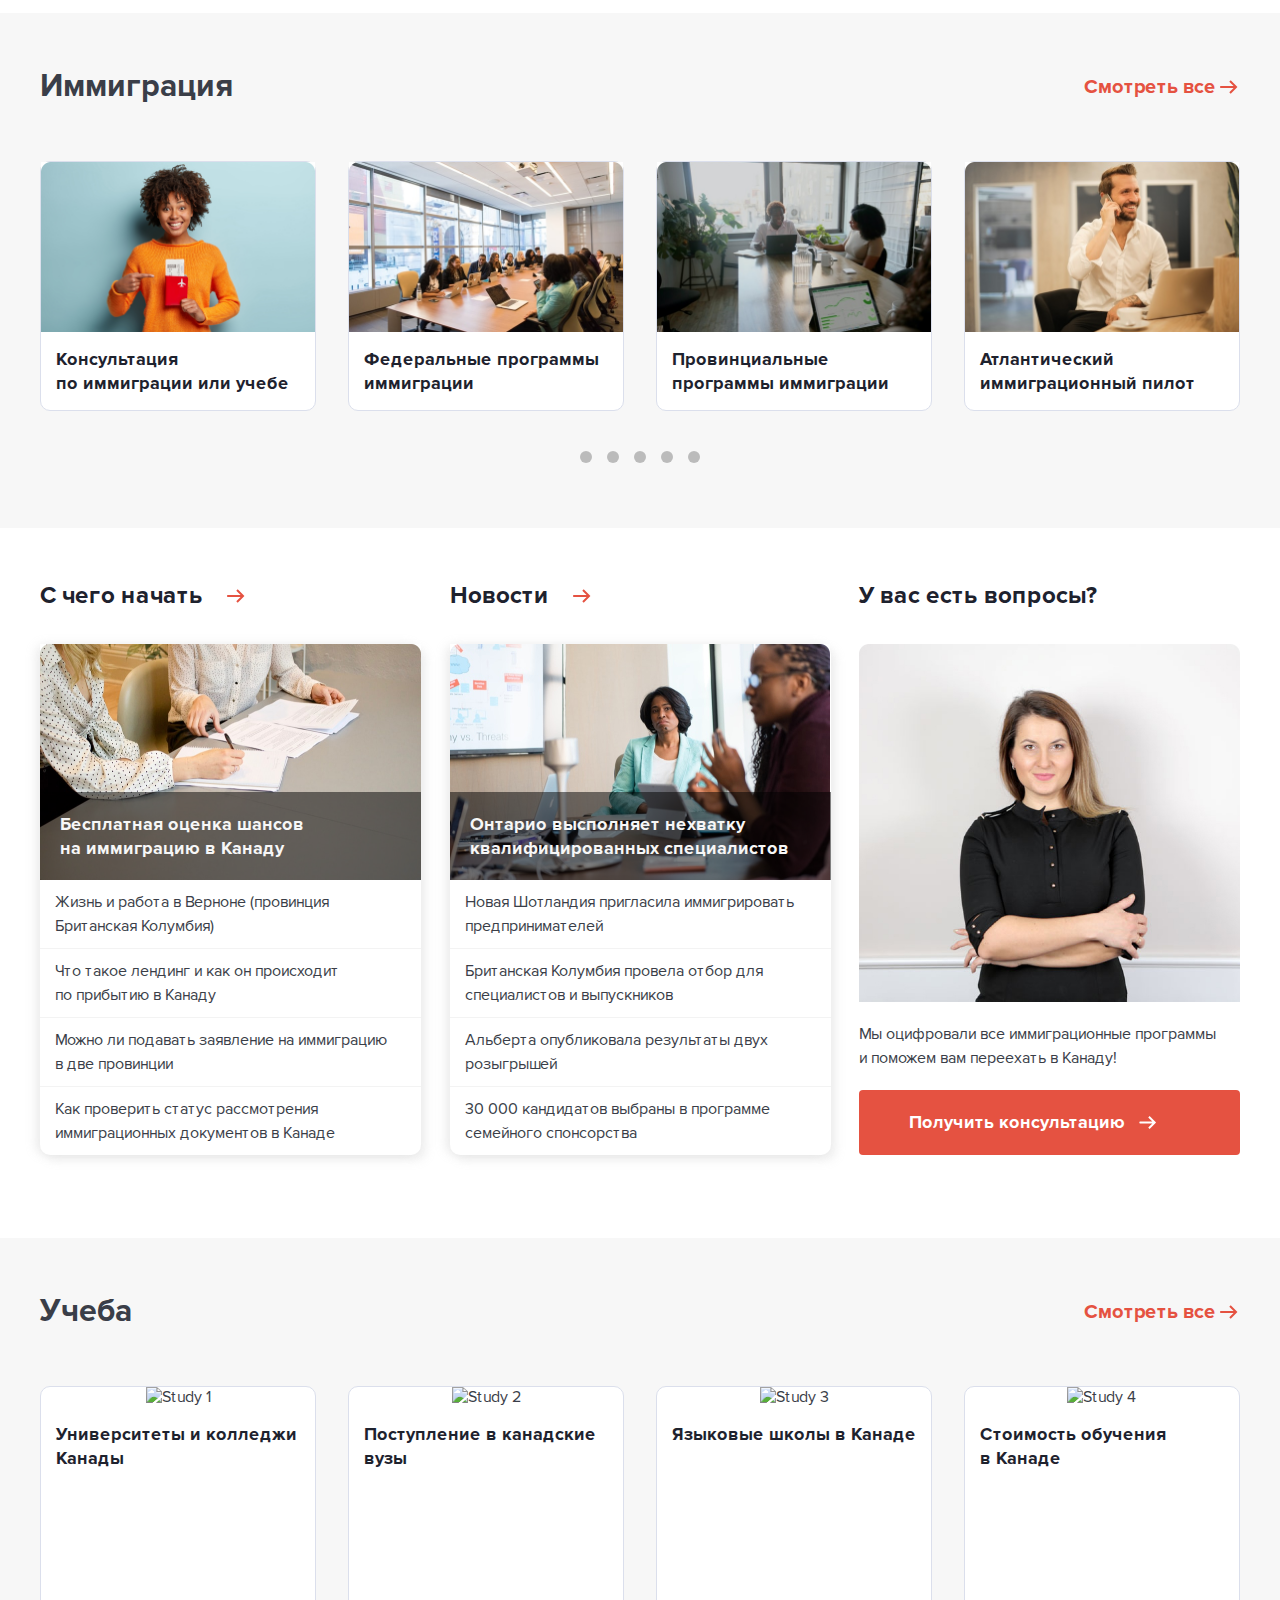
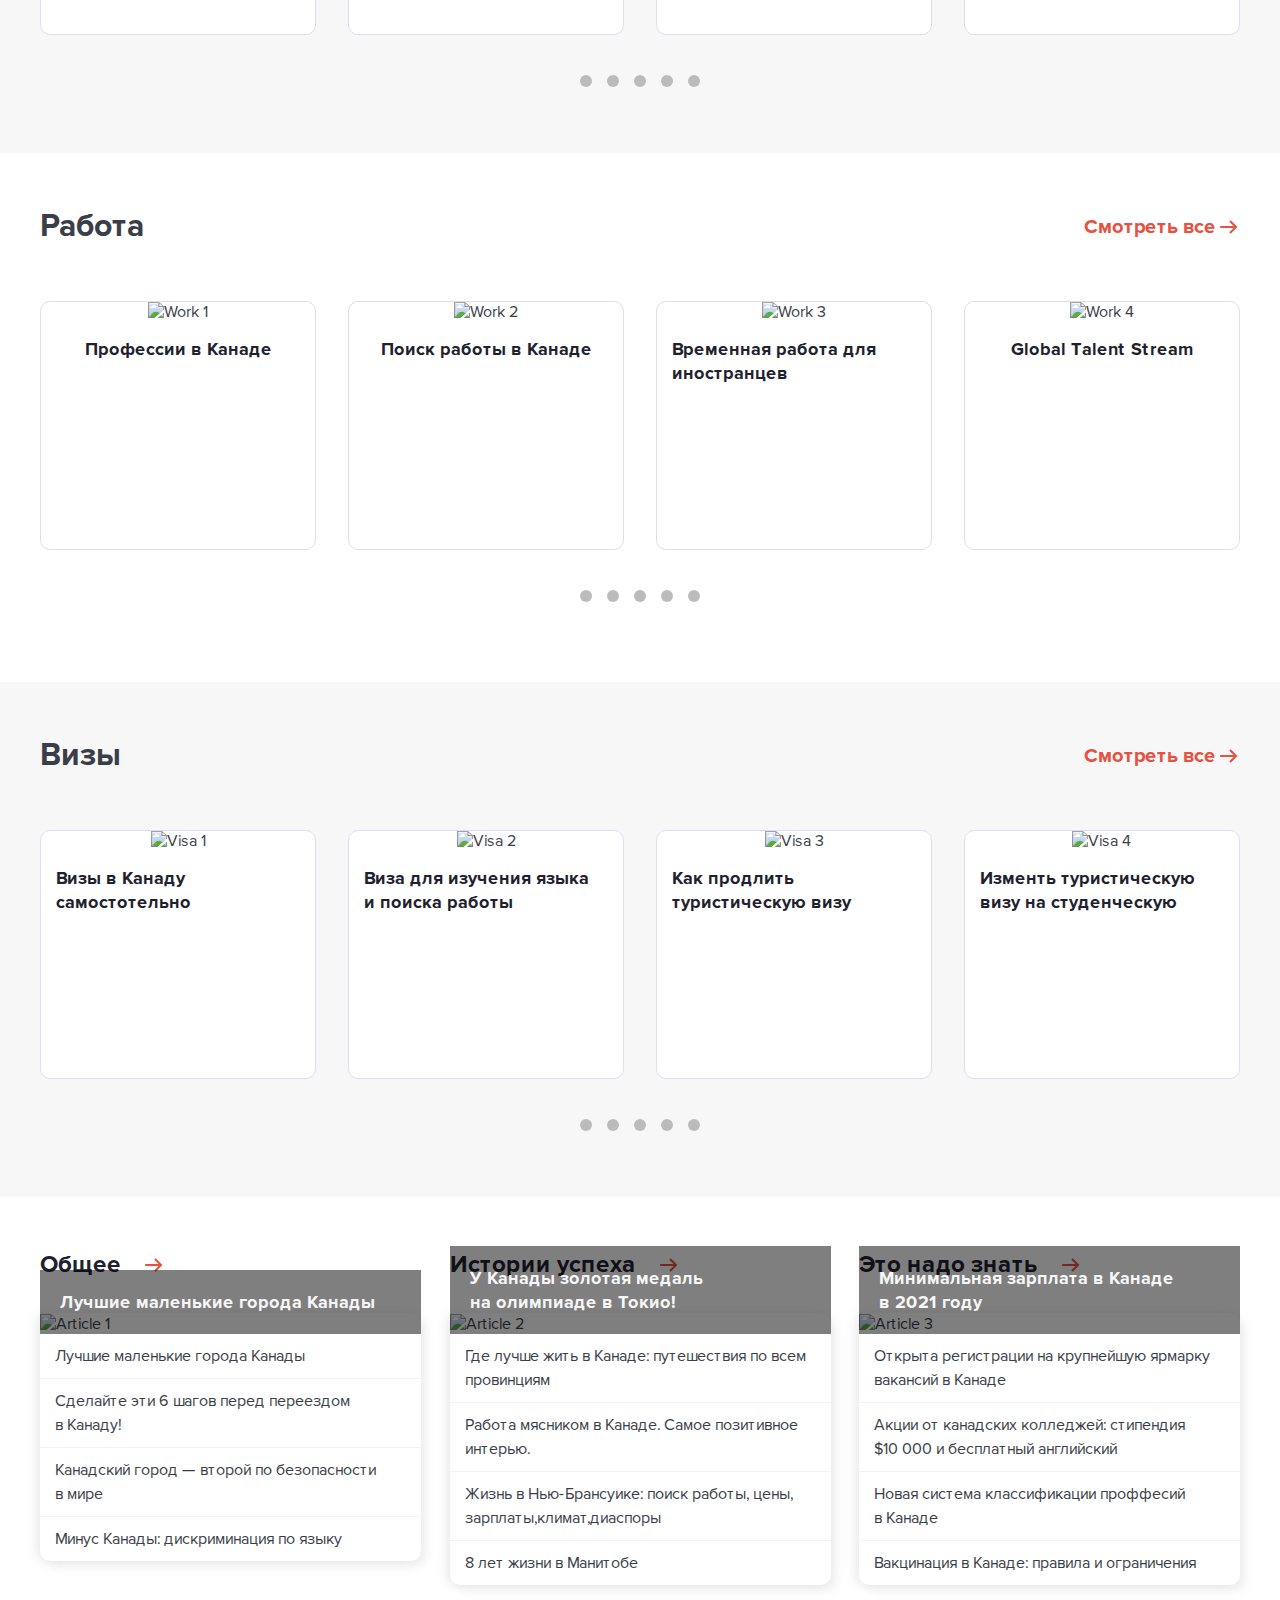
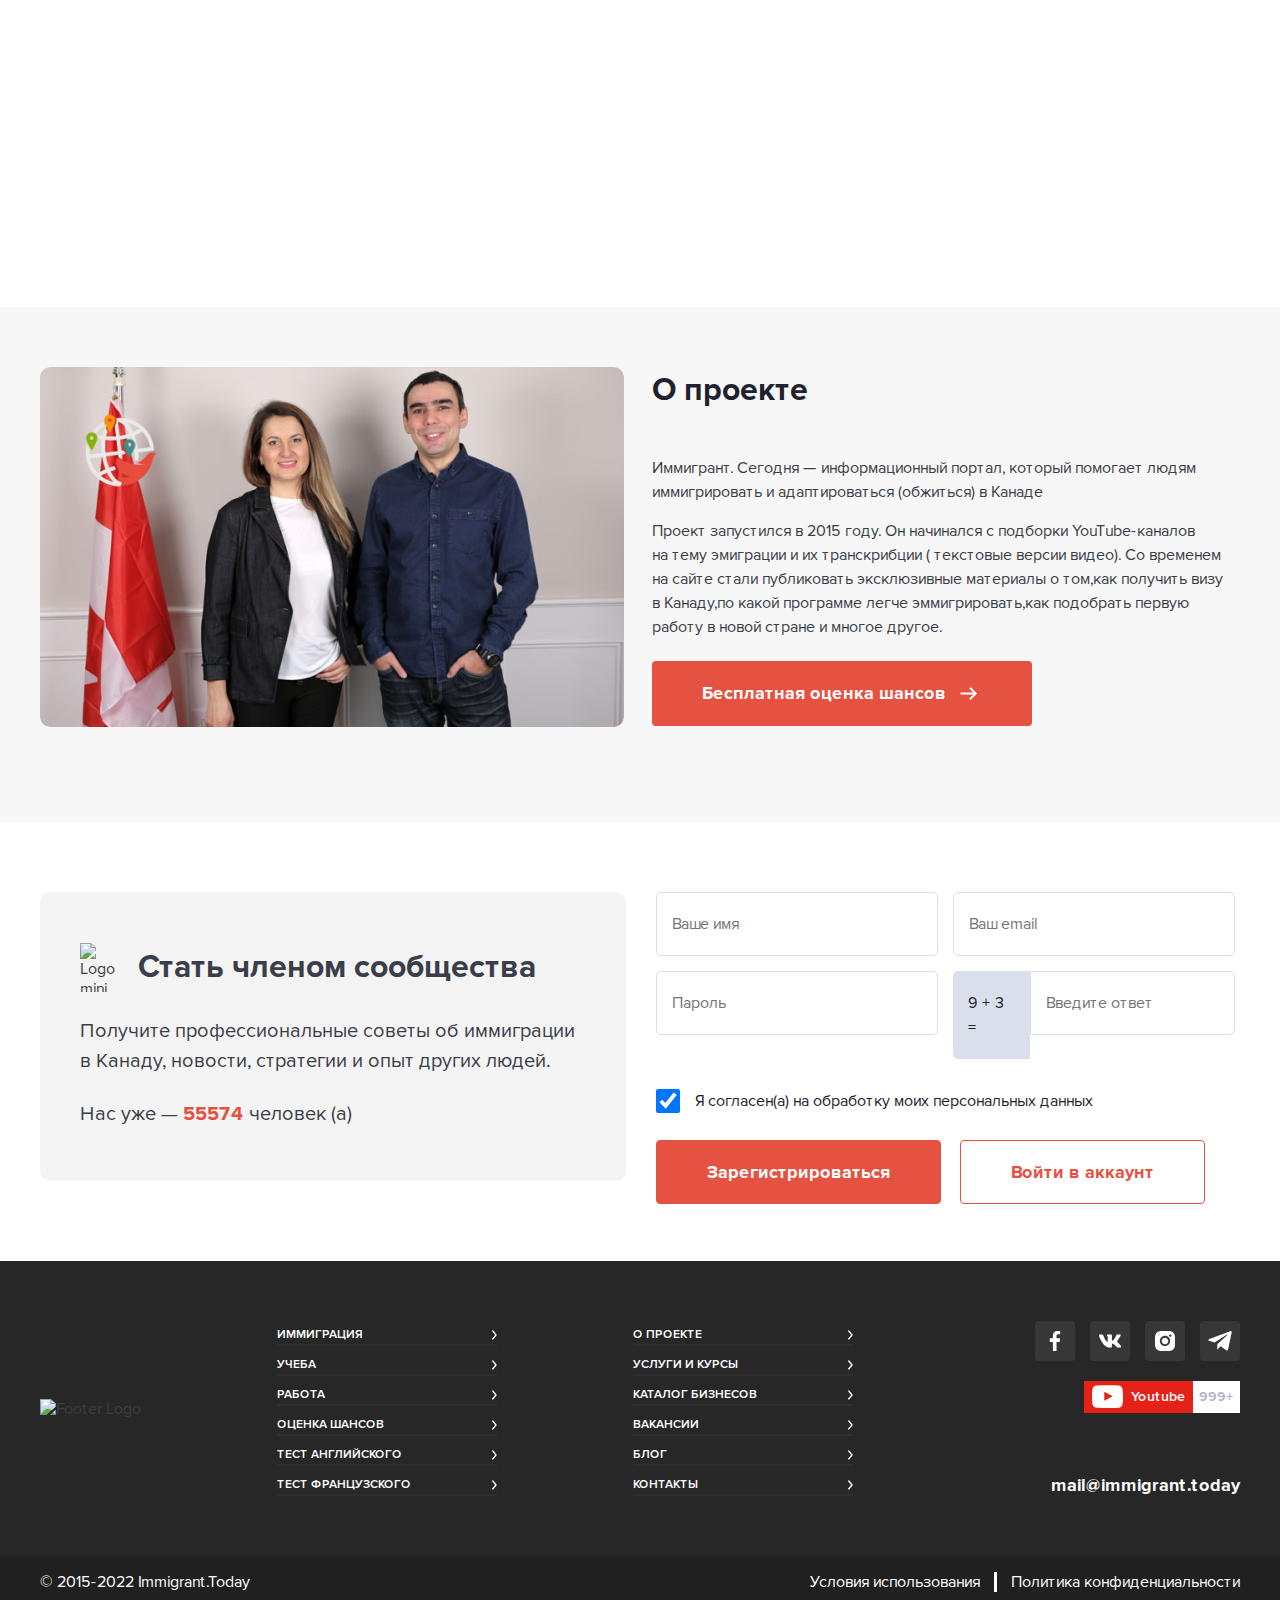
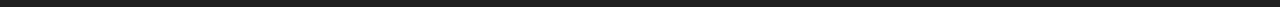
==== commit 8ee95a12: "Update index.html" ====
--- a/index.html
+++ b/index.html
@@ -2,881 +2,924 @@
 <html lang="ru">
 
 <head>
-    <meta charset="UTF-8"/>
-    <meta http-equiv="X-UA-Compatible" content="IE=edge"/>
-    <meta name="viewport" content="width=device-width, initial-scale=1.0"/>
+    <meta charset="UTF-8" />
+    <meta http-equiv="X-UA-Compatible" content="IE=edge" />
+    <meta name="viewport" content="width=device-width, initial-scale=1.0" />
     <title>School Project</title>
 
-    <link rel="stylesheet" href="./css/style.css"/>
+    <link rel="stylesheet" href="./css/style.css" />
 </head>
 
 <body>
-<header>
-    <div class="bg-gray">
+    <header>
+        <div class="bg-gray">
+            <div class="container">
+                <div class="top-menu-wrap">
+                    <!--Top menu-->
+                    <nav>
+                        <ul class="top-left-menu">
+                            <li><a href="#">О проекте</a></li>
+                            <li><a href="#">Вакансии</a></li>
+                            <li><a href="#">Контакты</a></li>
+                        </ul>
+                    </nav>
+
+                    <ul class="top-right-menu">
+                        <li>
+                            <a href="#">
+                                <svg width="20" height="18" viewBox="0 0 20 18" xmlns="http://www.w3.org/2000/svg">
+                                    <path
+                                        d="M20 7.82644C20 6.20998 18.8162 4.86483 17.2701 4.61213C16.7846 2.49625 14.8909 0.956909 12.673 0.956909C10.6894 0.956909 8.92136 2.20829 8.24553 4.04408C5.93992 4.57093 4.10755 6.40396 3.62359 8.76672C1.58247 9.02854 0 10.7769 0 12.888C0 15.1792 1.864 17.0432 4.15518 17.0432H15.0666C17.3577 17.0432 19.2217 15.1792 19.2217 12.888C19.2217 12.0281 18.9591 11.2285 18.5099 10.565C19.4259 9.97745 20 8.95996 20 7.82644ZM12.6731 2.19402C14.4365 2.19402 15.9221 3.51237 16.1287 5.26066L16.1932 5.80664H16.7429C17.8567 5.80664 18.7629 6.71274 18.7629 7.82644C18.7629 8.60569 18.3259 9.29683 17.6474 9.63394C17.0692 9.17435 16.3661 8.86524 15.5981 8.76668C15.0267 5.97683 12.5754 3.92557 9.68474 3.8911C10.3019 2.8605 11.4297 2.19402 12.6731 2.19402ZM15.0666 15.8061H4.15518C2.54614 15.8061 1.23711 14.497 1.23711 12.888C1.23711 11.279 2.54623 9.96994 4.15538 9.96994H4.70515L4.76965 9.42396C5.05905 6.97452 7.14033 5.12743 9.61085 5.12743C12.0814 5.12743 14.1626 6.97452 14.452 9.42396L14.5165 9.96994H15.0663C16.6754 9.96994 17.9846 11.279 17.9846 12.888C17.9846 14.497 16.6756 15.8061 15.0666 15.8061Z" />
+                                </svg>
+                                17°C,Торонто
+                                <svg class="icon-arrow-down" width="10" height="5" viewBox="0 0 10 5"
+                                    xmlns="http://www.w3.org/2000/svg">
+                                    <path
+                                        d="M5.00002 4.66665C4.84425 4.66695 4.69329 4.6127 4.57335 4.51331L0.573354 1.17998C0.43721 1.06682 0.351594 0.904213 0.335341 0.727929C0.319087 0.551645 0.373529 0.376124 0.486688 0.23998C0.599847 0.103836 0.762454 0.0182197 0.938738 0.00196652C1.11502 -0.0142866 1.29054 0.0401543 1.42669 0.153313L5.00002 3.13998L8.57335 0.25998C8.64154 0.204603 8.72001 0.163249 8.80423 0.138294C8.88846 0.11334 8.97679 0.105277 9.06414 0.11457C9.15149 0.123863 9.23615 0.150327 9.31324 0.192443C9.39033 0.234559 9.45834 0.291496 9.51335 0.35998C9.57441 0.428528 9.62064 0.508945 9.64917 0.596194C9.6777 0.683443 9.6879 0.775644 9.67914 0.867019C9.67038 0.958395 9.64284 1.04698 9.59825 1.12721C9.55367 1.20745 9.49299 1.27762 9.42002 1.33331L5.42002 4.55331C5.29663 4.63699 5.14875 4.67689 5.00002 4.66665Z" />
+                                </svg>
+                            </a>
+                        </li>
+                        <li>
+                            <a href="#">
+                                <svg width="20" height="20" viewBox="0 0 20 20" xmlns="http://www.w3.org/2000/svg">
+                                    <path
+                                        d="M17.0711 2.92892C15.1823 1.04019 12.6711 0 10 0C7.32895 0 4.81766 1.04019 2.92892 2.92892C1.04019 4.81766 0 7.32895 0 10C0 12.6711 1.04019 15.1823 2.92892 17.0711C4.81766 18.9598 7.32895 20 10 20C12.6711 20 15.1823 18.9598 17.0711 17.0711C18.9598 15.1823 20 12.6711 20 10C20 7.32895 18.9598 4.81766 17.0711 2.92892ZM13.97 7.40494C14.8807 7.56851 15.719 7.78931 16.4517 8.0629C17.9398 8.61862 18.8281 9.3428 18.8281 10C18.8281 10.6572 17.9398 11.3814 16.4517 11.937C15.719 12.2107 14.8807 12.4315 13.97 12.5949C14.0567 11.7593 14.1016 10.8884 14.1016 10C14.1016 9.11163 14.0567 8.24066 13.97 7.40494ZM16.2424 3.75763C17.3801 4.89517 18.1686 6.28876 18.5551 7.80823C18.0936 7.4971 17.5272 7.21375 16.8617 6.96518C15.9676 6.63132 14.933 6.37039 13.81 6.19019C13.6296 5.06699 13.3688 4.03244 13.0348 3.13828C12.7864 2.47284 12.5029 1.90643 12.1918 1.44485C13.7112 1.83136 15.1048 2.61993 16.2424 3.75763ZM12.9297 10C12.9297 10.9561 12.8755 11.8883 12.7718 12.7718C11.8883 12.8755 10.9561 12.9297 10 12.9297C9.04388 12.9297 8.11172 12.8755 7.22824 12.7718C7.12448 11.8883 7.07031 10.9561 7.07031 10C7.07031 9.04388 7.12448 8.11172 7.22824 7.22824C8.11172 7.12448 9.04388 7.07031 10 7.07031C10.9561 7.07031 11.8883 7.12448 12.7718 7.22824C12.8755 8.11172 12.9297 9.04388 12.9297 10ZM10 1.17188C10.6572 1.17188 11.3814 2.06024 11.9371 3.54828C12.2107 4.28101 12.4315 5.11932 12.5951 6.02997C11.7595 5.9433 10.8884 5.89844 10 5.89844C9.11163 5.89844 8.24066 5.9433 7.40509 6.02997C7.56851 5.11932 7.78931 4.28101 8.06305 3.54828C8.61862 2.06024 9.3428 1.17188 10 1.17188ZM3.75763 3.75763C4.89517 2.61993 6.28876 1.83136 7.80823 1.44485C7.4971 1.90643 7.21375 2.47284 6.96518 3.13828C6.63132 4.03244 6.37039 5.06699 6.19019 6.19019C5.06699 6.37039 4.03244 6.63132 3.13828 6.96518C2.47284 7.21375 1.90643 7.4971 1.44485 7.80823C1.83136 6.28876 2.61993 4.89517 3.75763 3.75763ZM3.54828 8.06305C4.28101 7.78931 5.11932 7.56851 6.02997 7.40509C5.9433 8.24066 5.89844 9.11163 5.89844 10C5.89844 10.8884 5.9433 11.7593 6.02997 12.5949C5.11932 12.4315 4.28101 12.2107 3.54828 11.937C2.06024 11.3814 1.17188 10.6572 1.17188 10C1.17188 9.3428 2.06024 8.61862 3.54828 8.06305ZM3.75763 16.2424C2.61993 15.1048 1.83136 13.7112 1.44485 12.1918C1.90643 12.5029 2.47284 12.7863 3.13828 13.0348C4.03244 13.3687 5.06699 13.6296 6.19019 13.8098C6.37039 14.933 6.63132 15.9676 6.96518 16.8617C7.21375 17.5272 7.4971 18.0936 7.80823 18.5551C6.28876 18.1686 4.89517 17.3801 3.75763 16.2424ZM10 18.8281C9.3428 18.8281 8.61862 17.9398 8.06305 16.4517C7.78931 15.719 7.56851 14.8807 7.40509 13.97C8.24066 14.0567 9.11163 14.1016 10 14.1016C10.8884 14.1016 11.7595 14.0567 12.5951 13.97C12.4315 14.8807 12.2107 15.719 11.9371 16.4517C11.3814 17.9398 10.6572 18.8281 10 18.8281ZM16.2424 16.2424C15.1048 17.3801 13.7112 18.1686 12.1918 18.5551C12.5029 18.0936 12.7864 17.5272 13.0348 16.8617C13.3688 15.9676 13.6296 14.933 13.81 13.8098C14.933 13.6296 15.9676 13.3687 16.8617 13.0348C17.5272 12.7863 18.0936 12.5029 18.5551 12.1918C18.1686 13.7112 17.3801 15.1048 16.2424 16.2424Z" />
+                                </svg>
+                                Русский
+                                <svg class="icon-arrow-down" width="10" height="5" viewBox="0 0 10 5"
+                                    xmlns="http://www.w3.org/2000/svg">
+                                    <path
+                                        d="M5.00002 4.66665C4.84425 4.66695 4.69329 4.6127 4.57335 4.51331L0.573354 1.17998C0.43721 1.06682 0.351594 0.904213 0.335341 0.727929C0.319087 0.551645 0.373529 0.376124 0.486688 0.23998C0.599847 0.103836 0.762454 0.0182197 0.938738 0.00196652C1.11502 -0.0142866 1.29054 0.0401543 1.42669 0.153313L5.00002 3.13998L8.57335 0.25998C8.64154 0.204603 8.72001 0.163249 8.80423 0.138294C8.88846 0.11334 8.97679 0.105277 9.06414 0.11457C9.15149 0.123863 9.23615 0.150327 9.31324 0.192443C9.39033 0.234559 9.45834 0.291496 9.51335 0.35998C9.57441 0.428528 9.62064 0.508945 9.64917 0.596194C9.6777 0.683443 9.6879 0.775644 9.67914 0.867019C9.67038 0.958395 9.64284 1.04698 9.59825 1.12721C9.55367 1.20745 9.49299 1.27762 9.42002 1.33331L5.42002 4.55331C5.29663 4.63699 5.14875 4.67689 5.00002 4.66665Z" />
+                                </svg>
+                            </a>
+                        </li>
+                        <li>
+                            <a href="#">
+                                <svg width="20" height="20" viewBox="0 0 20 20" xmlns="http://www.w3.org/2000/svg">
+                                    <path
+                                        d="M9.9999 11.2652C3.99064 11.2652 0.681152 14.108 0.681152 19.2701C0.681152 19.6732 1.00791 20 1.41107 20H18.5887C18.9919 20 19.3186 19.6732 19.3186 19.2701C19.3186 14.1083 16.0092 11.2652 9.9999 11.2652ZM2.16756 18.5402C2.45467 14.6805 5.08603 12.7251 9.9999 12.7251C14.9138 12.7251 17.5452 14.6805 17.8325 18.5402H2.16756Z" />
+                                    <path
+                                        d="M10 0C7.23969 0 5.1582 2.12336 5.1582 4.93895C5.1582 7.83699 7.33023 10.1944 10 10.1944C12.6698 10.1944 14.8419 7.83699 14.8419 4.93918C14.8419 2.12336 12.7604 0 10 0ZM10 8.7348C8.13508 8.7348 6.61805 7.03211 6.61805 4.93918C6.61805 2.92313 8.04043 1.45984 10 1.45984C11.9283 1.45984 13.382 2.95547 13.382 4.93918C13.382 7.03211 11.865 8.7348 10 8.7348Z" />
+                                </svg>
+                                Мой аккаунт
+                                <svg class="icon-arrow-down" width="10" height="5" viewBox="0 0 10 5"
+                                    xmlns="http://www.w3.org/2000/svg">
+                                    <path
+                                        d="M5.00002 4.66665C4.84425 4.66695 4.69329 4.6127 4.57335 4.51331L0.573354 1.17998C0.43721 1.06682 0.351594 0.904213 0.335341 0.727929C0.319087 0.551645 0.373529 0.376124 0.486688 0.23998C0.599847 0.103836 0.762454 0.0182197 0.938738 0.00196652C1.11502 -0.0142866 1.29054 0.0401543 1.42669 0.153313L5.00002 3.13998L8.57335 0.25998C8.64154 0.204603 8.72001 0.163249 8.80423 0.138294C8.88846 0.11334 8.97679 0.105277 9.06414 0.11457C9.15149 0.123863 9.23615 0.150327 9.31324 0.192443C9.39033 0.234559 9.45834 0.291496 9.51335 0.35998C9.57441 0.428528 9.62064 0.508945 9.64917 0.596194C9.6777 0.683443 9.6879 0.775644 9.67914 0.867019C9.67038 0.958395 9.64284 1.04698 9.59825 1.12721C9.55367 1.20745 9.49299 1.27762 9.42002 1.33331L5.42002 4.55331C5.29663 4.63699 5.14875 4.67689 5.00002 4.66665Z" />
+                                </svg>
+                            </a>
+                        </li>
+                    </ul>
+                </div>
+                <!--top menu wrap-->
+            </div>
+        </div>
+        <!-- main menu wrap-->
+        <div class="box-shadow">
+            <div class="container">
+                <div class="main-menu-wrap">
+                    <a href="index.html"><img src="img/logo.svg" alt="Logo" /></a>
+                    <nav>
+                        <ul class="main-menu">
+                            <li><a href="immigration.html">Иммиграция</a></li>
+                            <li><a href="#">Учеба</a></li>
+                            <li><a href="#">Работа</a></li>
+                            <li><a href="#">Визы</a></li>
+                            <li><a href="#">Усуги и курсы</a></li>
+                            <li><a href="#">Блог</a></li>
+                        </ul>
+                    </nav>
+                    <button class="btn-search" name="search">
+                        <img src="img/icons/icon-search.svg" alt="Search" />
+                    </button>
+                    <a href="#" class="btn-transparent">Оценить шансы</a>
+                </div>
+            </div>
+        </div>
+        <!-- main menu wrap close-->
+        <!-- container close-->
+    </header>
+
+    <main>
+        <section class="home">
+            <div class="container">
+                <div class="home-content">
+                    <h1 class="home-heading">
+                        Помощь в&nbsp;иммиграции, визах<br />и&nbsp;адаптации
+                        в&nbsp;Канаде
+                    </h1>
+                    <ul class="home-list">
+                        <li>
+                            <img src="img/icons/icon-maple.svg" class="icon-maple" alt="Maple icon" />Квалифированный
+                            штат сотрудников
+                        </li>
+                        <li>
+                            <img src="img/icons/icon-maple.svg" class="icon-maple" alt="Maple icon" />Комплексное
+                            сопровождение
+                        </li>
+                        <li>
+                            <img src="img/icons/icon-maple.svg" class="icon-maple" alt="Maple icon" />Лицензия на
+                            оказание иммиграционных услуг
+                        </li>
+                    </ul>
+                    <div class="home-btn-group">
+                        <a href="#" class="btn-red btn">Подробнее</a>
+                        <a href="#" class="btn">Задать вопрос</a>
+                    </div>
+                    <img src="img/bg-image.jpg" class="bg-image-main" alt="background image" />
+                    <img src="img/flag.png" class="bg-image-flag" alt="background image flag" />
+                    <img src="img/rectangle.svg" class="bg-image-rectangle" alt="rectangle" />
+                    <img src="img/dots-vertical.svg" class="dots-vertical" alt="Vertical dots" />
+                    <img src="img/dots-horizontal.svg" class="dots-horizontal" alt="Horizontal dots" />
+                    <img src="img/diamond.svg" class="diamond-left" alt="Diamond" />
+                    <img src="img/diamond.svg" class="diamond-right" alt="Diamond" />
+                </div>
+            </div>
+        </section>
+        <section class="offer">
+            <div class="container">
+                <div class="offer-row">
+                    <h2 class="offer-heading">Популярные предложения</h2>
+                    <div>
+                        <a href="#">Смотреть все
+                            <svg width="24" height="24" viewBox="0 0 24 24" xmlns="http://www.w3.org/2000/svg">
+                                <path fill-rule="evenodd" clip-rule="evenodd"
+                                    d="M20.7071 11.2929L14.7071 5.29291L13.2929 6.70712L17.5858 11H5C4.44771 11 4 11.4477 4 12C4 12.5523 4.44771 13 5 13H17.5858L13.2929 17.2929L14.7071 18.7071L20.7071 12.7071L21.4142 12L20.7071 11.2929Z"
+                                    fill="#E55241" />
+                            </svg>
+                        </a>
+                    </div>
+                </div>
+                <div class="cards">
+                    <div class="card">
+                        <a href="#"><img src="img/image-card-1.jpg" alt="Image card 1" /></a>
+                        <div class="card-content">
+                            <a href="#" class="card-link">Консультация по&nbsp;иммиграции или учебе</a>
+                            <p>
+                                Нужно больше информации о&nbsp;переезде в&nbsp;Канаду? Оцените
+                                свои шансы у&nbsp;лицензированного иммиграционного
+                                консультатнта!
+                            </p>
+                            <div class="price-block">
+                                <div>
+                                    <span class="price-bold">5950&nbsp;₽</span><span>$100&nbsp;CAD</span>
+                                </div>
+                                <a href="#" class="card-btn">Подробнее</a>
+                            </div>
+                        </div>
+                    </div>
+                    <div class="card">
+                        <a href="#"><img src="img/image-card-2.jpg" alt="Image card 2" /></a>
+                        <div class="card-content">
+                            <a href="#" class="card-link">Онлайн-изучение английского языка</a>
+                            <p>
+                                Прокачайте английский в&nbsp;крупнейшей канадской языковой
+                                школе,не выходя из&nbsp;дома.Занятия в&nbsp;удобное для вас
+                                время!
+                            </p>
+                            <div class="price-block">
+                                <div>
+                                    <span class="price-bold">7440&nbsp;₽</span><span>$130&nbsp;CAD</span>
+                                </div>
+                                <a href="#" class="card-btn">Подробнее</a>
+                            </div>
+                        </div>
+                    </div>
+                    <div class="card">
+                        <a href="#"><img src="img/image-card-3.jpg" alt="Image card 3" /></a>
+                        <div class="card-content">
+                            <a href="#" class="card-link">Написание резюме для различных профессий</a>
+                            <p>
+                                Хотите найти работу в&nbsp;Канаде? Вам нужно профессиональное
+                                резюме.
+                            </p>
+                            <div class="price-block">
+                                <div>
+                                    <span class="price-bold">5950&nbsp;₽</span><span>$100&nbsp;CAD</span>
+                                </div>
+                                <a href="#" class="card-btn">Подробнее</a>
+                            </div>
+                        </div>
+                    </div>
+                    <div class="card">
+                        <a href="#"><img src="img/image-card-4.jpg" alt="Image card 4" /></a>
+                        <div class="card-content">
+                            <a href="#" class="card-link">Как найти работу в&nbsp;Канаде</a>
+                            <p>
+                                Обучающий курс создан при участии канадского специалиста
+                                по&nbsp;найму персонала с&nbsp;9-летним опытом работы
+                                в&nbsp;Канаде.
+                            </p>
+                            <div class="price-block">
+                                <div>
+                                    <span class="price-bold">29950&nbsp;₽</span><span>$515&nbsp;CAD</span>
+                                </div>
+                                <a href="#" class="card-btn">Подробнее</a>
+                            </div>
+                        </div>
+                    </div>
+                </div>
+                <div class="slider-nav">
+                    <span class="circle"></span>
+                    <span class="circle"></span>
+                    <span class="circle"></span>
+                    <span class="circle"></span>
+                    <span class="circle"></span>
+                </div>
+            </div>
+        </section>
+        <section class="grey">
+            <div class="container">
+                <div class="grey-row">
+                    <h2 class="heading">Иммиграция</h2>
+                    <div>
+                        <a href="#">Смотреть все
+                            <svg width="24" height="24" viewBox="0 0 24 24" xmlns="http://www.w3.org/2000/svg">
+                                <path fill-rule="evenodd" clip-rule="evenodd"
+                                    d="M20.7071 11.2929L14.7071 5.29291L13.2929 6.70712L17.5858 11H5C4.44771 11 4 11.4477 4 12C4 12.5523 4.44771 13 5 13H17.5858L13.2929 17.2929L14.7071 18.7071L20.7071 12.7071L21.4142 12L20.7071 11.2929Z"
+                                    fill="#E55241" />
+                            </svg>
+                        </a>
+                    </div>
+                </div>
+                <div class="boxes">
+                    <div class="box">
+                        <a href="#"><img src="img/box-1.jpg" alt="Box 1" /></a>
+                        <a href="#" class="box-link">Консультация по&nbsp;иммиграции или учебе</a>
+                    </div>
+                    <div class="box">
+                        <a href="#"><img src="img/box-2.jpg" alt="Box 2" /></a>
+                        <a href="#" class="box-link">Федеральные программы иммиграции</a>
+                    </div>
+                    <div class="box">
+                        <a href="#"><img src="img/box-3.jpg" alt="Box 3" /></a>
+                        <a href="#" class="box-link">Провинциальные программы иммиграции</a>
+                    </div>
+                    <div class="box">
+                        <a href="#"><img src="img/box-4.jpg" alt="Box 4" /></a>
+                        <a href="#" class="box-link">Атлантический иммиграционный пилот</a>
+                    </div>
+                </div>
+                <div class="slider-nav">
+                    <span class="circle"></span>
+                    <span class="circle"></span>
+                    <span class="circle"></span>
+                    <span class="circle"></span>
+                    <span class="circle"></span>
+                </div>
+            </div>
+        </section>
+        <section class="news">
+            <div class="container">
+                <div class="news-columns">
+                    <div class="news-item">
+                        <h2 class="news-heading">
+                            С чего начать
+                            <svg class="read-more" width="24" height="24" viewBox="0 0 24 24"
+                                xmlns="http://www.w3.org/2000/svg">
+                                <path fill-rule="evenodd" clip-rule="evenodd"
+                                    d="M20.7071 11.2929L14.7071 5.29291L13.2929 6.70712L17.5858 11H5C4.44771 11 4 11.4477 4 12C4 12.5523 4.44771 13 5 13H17.5858L13.2929 17.2929L14.7071 18.7071L20.7071 12.7071L21.4142 12L20.7071 11.2929Z"
+                                    fill="#E55241" />
+                            </svg>
+                        </h2>
+                        <div class="news-column">
+                            <div class="news-block">
+                                <div class="news-img">
+                                    <a href="#">
+                                        <img src="img/new-1.jpg" alt="New 1" />
+                                        <span>Бесплатная оценка шансов на&nbsp;иммиграцию
+                                            в&nbsp;Канаду</span>
+                                    </a>
+                                </div>
+                                <ul class="news-links">
+                                    <li>
+                                        <a href="#">Жизнь и&nbsp;работа в&nbsp;Верноне (провинция
+                                            Британская Колумбия)</a>
+                                    </li>
+                                    <li>
+                                        <a href="#">Что такое лендинг и&nbsp;как он&nbsp;происходит
+                                            по&nbsp;прибытию в&nbsp;Канаду</a>
+                                    </li>
+                                    <li>
+                                        <a href="#">Можно&nbsp;ли подавать заявление на&nbsp;иммиграцию
+                                            в&nbsp;две провинции</a>
+                                    </li>
+                                    <li>
+                                        <a href="#">Как проверить статус рассмотрения иммиграционных
+                                            документов в&nbsp;Канаде</a>
+                                    </li>
+                                </ul>
+                            </div>
+                        </div>
+                    </div>
+                    <div class="news-item">
+                        <h2 class="news-heading">
+                            Новости
+                            <svg class="read-more" width="24" height="24" viewBox="0 0 24 24"
+                                xmlns="http://www.w3.org/2000/svg">
+                                <path fill-rule="evenodd" clip-rule="evenodd"
+                                    d="M20.7071 11.2929L14.7071 5.29291L13.2929 6.70712L17.5858 11H5C4.44771 11 4 11.4477 4 12C4 12.5523 4.44771 13 5 13H17.5858L13.2929 17.2929L14.7071 18.7071L20.7071 12.7071L21.4142 12L20.7071 11.2929Z"
+                                    fill="#E55241" />
+                            </svg>
+                        </h2>
+                        <div class="news-column">
+                            <div class="news-block">
+                                <div class="news-img">
+                                    <a href="#">
+                                        <img src="img/new-2.jpg" alt="New 2" />
+                                        <span>Онтарио высполняет нехватку квалифицированных
+                                            специалистов</span>
+                                    </a>
+                                </div>
+                                <ul class="news-links">
+                                    <li>
+                                        <a href="#">Новая Шотландия пригласила иммигрировать
+                                            предпринимателей</a>
+                                    </li>
+                                    <li>
+                                        <a href="#">Британская Колумбия провела отбор для специалистов
+                                            и&nbsp;выпускников</a>
+                                    </li>
+                                    <li>
+                                        <a href="#">Альберта опубликовала результаты двух розыгрышей</a>
+                                    </li>
+                                    <li>
+                                        <a href="#">30&nbsp;000 кандидатов выбраны в&nbsp;программе
+                                            семейного спонсорства</a>
+                                    </li>
+                                </ul>
+                            </div>
+                        </div>
+                    </div>
+                    <div class="news-item">
+                        <h2 class="news-heading">У вас есть вопросы?</h2>
+                        <div class="director-column">
+                            <div class="director-block">
+                                <div class="director-img">
+                                    <img src="img/director.jpg" alt="Director" />
+                                </div>
+                                <p>
+                                    Мы&nbsp;оцифровали все иммиграционные программы
+                                    и&nbsp;поможем вам переехать в&nbsp;Канаду!
+                                </p>
+                                <div class="director-btn">
+                                    <a href="#">
+                                        <span>Получить консультацию</span>
+                                        <svg width="24" height="24" viewBox="0 0 24 24"
+                                            xmlns="http://www.w3.org/2000/svg">
+                                            <path fill-rule="evenodd" clip-rule="evenodd"
+                                                d="M20.7071 11.2929L14.7071 5.29291L13.2929 6.70712L17.5858 11H5C4.44771 11 4 11.4477 4 12C4 12.5523 4.44771 13 5 13H17.5858L13.2929 17.2929L14.7071 18.7071L20.7071 12.7071L21.4142 12L20.7071 11.2929Z"
+                                                fill="#E55241" />
+                                        </svg>
+                                    </a>
+                                </div>
+                            </div>
+                        </div>
+                    </div>
+                </div>
+            </div>
+        </section>
+        <section class="grey">
+            <div class="container">
+                <div class="grey-row">
+                    <h2 class="heading">Учеба</h2>
+                    <div>
+                        <a href="#">Смотреть все
+                            <svg width="24" height="24" viewBox="0 0 24 24" xmlns="http://www.w3.org/2000/svg">
+                                <path fill-rule="evenodd" clip-rule="evenodd"
+                                    d="M20.7071 11.2929L14.7071 5.29291L13.2929 6.70712L17.5858 11H5C4.44771 11 4 11.4477 4 12C4 12.5523 4.44771 13 5 13H17.5858L13.2929 17.2929L14.7071 18.7071L20.7071 12.7071L21.4142 12L20.7071 11.2929Z"
+                                    fill="#E55241" />
+                            </svg>
+                        </a>
+                    </div>
+                </div>
+                <div class="boxes">
+                    <div class="box">
+                        <a href="#"><img src="img/study-1.jpg" alt="Study 1" /></a>
+                        <a href="#" class="box-link">Университеты и&nbsp;колледжи Канады</a>
+                    </div>
+                    <div class="box">
+                        <a href="#"><img src="img/study-2.jpg" alt="Study 2" /></a>
+                        <a href="#" class="box-link">Поступление в&nbsp;канадские вузы</a>
+                    </div>
+                    <div class="box">
+                        <a href="#"><img src="img/study-3.jpg" alt="Study 3" /></a>
+                        <a href="#" class="box-link">Языковые школы в&nbsp;Канаде</a>
+                    </div>
+                    <div class="box">
+                        <a href="#"><img src="img/study-4.jpg" alt="Study 4" /></a>
+                        <a href="#" class="box-link">Стоимость обучения в&nbsp;Канаде</a>
+                    </div>
+                </div>
+                <div class="slider-nav">
+                    <span class="circle"></span>
+                    <span class="circle"></span>
+                    <span class="circle"></span>
+                    <span class="circle"></span>
+                    <span class="circle"></span>
+                </div>
+            </div>
+        </section>
+        <section class="white">
+            <div class="container">
+                <div class="white-row">
+                    <h2 class="heading">Работа</h2>
+                    <div>
+                        <a href="#">Смотреть все
+                            <svg width="24" height="24" viewBox="0 0 24 24" xmlns="http://www.w3.org/2000/svg">
+                                <path fill-rule="evenodd" clip-rule="evenodd"
+                                    d="M20.7071 11.2929L14.7071 5.29291L13.2929 6.70712L17.5858 11H5C4.44771 11 4 11.4477 4 12C4 12.5523 4.44771 13 5 13H17.5858L13.2929 17.2929L14.7071 18.7071L20.7071 12.7071L21.4142 12L20.7071 11.2929Z"
+                                    fill="#E55241" />
+                            </svg>
+                        </a>
+                    </div>
+                </div>
+                <div class="boxes">
+                    <div class="box">
+                        <a href="#"><img src="img/work-1.jpg" alt="Work 1" /></a>
+                        <a href="#" class="box-link">Профессии в&nbsp;Канаде</a>
+                    </div>
+                    <div class="box">
+                        <a href="#"><img src="img/work-2.jpg" alt="Work 2" /></a>
+                        <a href="#" class="box-link">Поиск работы в&nbsp;Канаде</a>
+                    </div>
+                    <div class="box">
+                        <a href="#"><img src="img/work-3.jpg" alt="Work 3" /></a>
+                        <a href="#" class="box-link">Временная работа для иностранцев</a>
+                    </div>
+                    <div class="box">
+                        <a href="#"><img src="img/work-4.jpg" alt="Work 4" /></a>
+                        <a href="#" class="box-link">Global Talent Stream</a>
+                    </div>
+                </div>
+                <div class="slider-nav">
+                    <span class="circle"></span>
+                    <span class="circle"></span>
+                    <span class="circle"></span>
+                    <span class="circle"></span>
+                    <span class="circle"></span>
+                </div>
+            </div>
+        </section>
+        <section class="grey">
+            <div class="container">
+                <div class="grey-row">
+                    <h2 class="heading">Визы</h2>
+                    <div>
+                        <a href="#">Смотреть все
+                            <svg width="24" height="24" viewBox="0 0 24 24" xmlns="http://www.w3.org/2000/svg">
+                                <path fill-rule="evenodd" clip-rule="evenodd"
+                                    d="M20.7071 11.2929L14.7071 5.29291L13.2929 6.70712L17.5858 11H5C4.44771 11 4 11.4477 4 12C4 12.5523 4.44771 13 5 13H17.5858L13.2929 17.2929L14.7071 18.7071L20.7071 12.7071L21.4142 12L20.7071 11.2929Z"
+                                    fill="#E55241" />
+                            </svg>
+                        </a>
+                    </div>
+                </div>
+                <div class="boxes">
+                    <div class="box">
+                        <a href="#"><img src="img/visas-1.jpg" alt="Visa 1" /></a>
+                        <a href="#" class="box-link">Визы в&nbsp;Канаду самостотельно</a>
+                    </div>
+                    <div class="box">
+                        <a href="#"><img src="img/visas-2.jpg" alt="Visa 2" /></a>
+                        <a href="#" class="box-link">Виза для изучения языка и&nbsp;поиска работы</a>
+                    </div>
+                    <div class="box">
+                        <a href="#"><img src="img/visas-3.jpg" alt="Visa 3" /></a>
+                        <a href="#" class="box-link">Как продлить туристическую визу</a>
+                    </div>
+                    <div class="box">
+                        <a href="#"><img src="img/visas-4.jpg" alt="Visa 4" /></a>
+                        <a href="#" class="box-link">Изменть туристическую визу на&nbsp;студенческую</a>
+                    </div>
+                </div>
+                <div class="slider-nav">
+                    <span class="circle"></span>
+                    <span class="circle"></span>
+                    <span class="circle"></span>
+                    <span class="circle"></span>
+                    <span class="circle"></span>
+                </div>
+            </div>
+        </section>
+        <section class="news">
+            <div class="container">
+                <div class="news-columns">
+                    <div class="news-item">
+                        <h2 class="news-heading">
+                            Общее
+                            <svg class="read-more" width="24" height="24" viewBox="0 0 24 24"
+                                xmlns="http://www.w3.org/2000/svg">
+                                <path fill-rule="evenodd" clip-rule="evenodd"
+                                    d="M20.7071 11.2929L14.7071 5.29291L13.2929 6.70712L17.5858 11H5C4.44771 11 4 11.4477 4 12C4 12.5523 4.44771 13 5 13H17.5858L13.2929 17.2929L14.7071 18.7071L20.7071 12.7071L21.4142 12L20.7071 11.2929Z"
+                                    fill="#E55241" />
+                            </svg>
+                        </h2>
+                        <div class="news-column">
+                            <div class="news-block">
+                                <div class="news-img">
+                                    <a href="#">
+                                        <img src="img/article-1.jpg" alt="Article 1" />
+                                        <span>Лучшие маленькие города Канады</span>
+                                    </a>
+                                </div>
+                                <ul class="news-links">
+                                    <li><a href="#">Лучшие маленькие города Канады</a></li>
+                                    <li>
+                                        <a href="#">Сделайте эти 6&nbsp;шагов перед переездом
+                                            в&nbsp;Канаду!</a>
+                                    </li>
+                                    <li>
+                                        <a href="#">Канадский город&nbsp;&mdash; второй
+                                            по&nbsp;безопасности в&nbsp;мире</a>
+                                    </li>
+                                    <li>
+                                        <a href="#">Минус Канады: дискриминация по&nbsp;языку</a>
+                                    </li>
+                                </ul>
+                            </div>
+                        </div>
+                    </div>
+                    <div class="news-item">
+                        <h2 class="news-heading">
+                            Истории успеха
+                            <svg class="read-more" width="24" height="24" viewBox="0 0 24 24"
+                                xmlns="http://www.w3.org/2000/svg">
+                                <path fill-rule="evenodd" clip-rule="evenodd"
+                                    d="M20.7071 11.2929L14.7071 5.29291L13.2929 6.70712L17.5858 11H5C4.44771 11 4 11.4477 4 12C4 12.5523 4.44771 13 5 13H17.5858L13.2929 17.2929L14.7071 18.7071L20.7071 12.7071L21.4142 12L20.7071 11.2929Z"
+                                    fill="#E55241" />
+                            </svg>
+                        </h2>
+                        <div class="news-column">
+                            <div class="news-block">
+                                <div class="news-img">
+                                    <a href="#">
+                                        <img src="img/article-2.jpg" alt="Article 2" />
+                                        <span>У&nbsp;Канады золотая медаль на&nbsp;олимпиаде
+                                            в&nbsp;Токио!</span>
+                                    </a>
+                                </div>
+                                <ul class="news-links">
+                                    <li>
+                                        <a href="#">Где лучше жить в&nbsp;Канаде: путешествия по&nbsp;всем
+                                            провинциям</a>
+                                    </li>
+                                    <li>
+                                        <a href="#">Работа мясником в&nbsp;Канаде. Самое позитивное
+                                            интерью.</a>
+                                    </li>
+                                    <li>
+                                        <a href="#">Жизнь в&nbsp;Нью-Брансуике: поиск работы, цены,
+                                            зарплаты,климат,диаспоры</a>
+                                    </li>
+                                    <li><a href="#">8&nbsp;лет жизни в&nbsp;Манитобе</a></li>
+                                </ul>
+                            </div>
+                        </div>
+                    </div>
+                    <div class="news-item">
+                        <h2 class="news-heading">
+                            Это надо знать
+                            <svg class="read-more" width="24" height="24" viewBox="0 0 24 24"
+                                xmlns="http://www.w3.org/2000/svg">
+                                <path fill-rule="evenodd" clip-rule="evenodd"
+                                    d="M20.7071 11.2929L14.7071 5.29291L13.2929 6.70712L17.5858 11H5C4.44771 11 4 11.4477 4 12C4 12.5523 4.44771 13 5 13H17.5858L13.2929 17.2929L14.7071 18.7071L20.7071 12.7071L21.4142 12L20.7071 11.2929Z"
+                                    fill="#E55241" />
+                            </svg>
+                        </h2>
+                        <div class="news-column">
+                            <div class="news-block">
+                                <div class="news-img">
+                                    <a href="#">
+                                        <img src="img/article-3.jpg" alt="Article 3" />
+                                        <span>Минимальная зарплата в&nbsp;Канаде в&nbsp;2021
+                                            году</span>
+                                    </a>
+                                </div>
+                                <ul class="news-links">
+                                    <li>
+                                        <a href="#">Открыта регистрации на&nbsp;крупнейшую ярмарку вакансий
+                                            в&nbsp;Канаде</a>
+                                    </li>
+                                    <li>
+                                        <a href="#">Акции от&nbsp;канадских колледжей: стипендия
+                                            $10&nbsp;000 и&nbsp;бесплатный английский</a>
+                                    </li>
+                                    <li>
+                                        <a href="#">Новая система классификации проффесий в&nbsp;Канаде</a>
+                                    </li>
+                                    <li>
+                                        <a href="#">Вакцинация в&nbsp;Канаде: правила и&nbsp;ограничения</a>
+                                    </li>
+                                </ul>
+                            </div>
+                        </div>
+                    </div>
+                </div>
+            </div>
+        </section>
+        <section class="grey">
+            <div class="container">
+                <div class="about-project">
+                    <div class="about-project-img">
+                        <img src="img/about-us.jpg" alt="About Us" />
+                    </div>
+                    <div class="about-project-content">
+                        <h2>О&nbsp;проекте</h2>
+                        <p>
+                            Иммигрант. Сегодня&nbsp;&mdash; информационный портал, который
+                            помогает людям иммигрировать и&nbsp;адаптироваться (обжиться)
+                            в&nbsp;Канаде
+                        </p>
+                        <p>
+                            Проект запустился в&nbsp;2015&nbsp;году. Он&nbsp;начинался
+                            с&nbsp;подборки YouTube-каналов на&nbsp;тему эмиграции
+                            и&nbsp;их&nbsp;транскрибции ( текстовые версии видео).
+                            Со&nbsp;временем на&nbsp;сайте стали публиковать эксклюзивные
+                            материалы о&nbsp;том,как получить визу в&nbsp;Канаду,по какой
+                            программе легче эммигрировать,как подобрать первую работу
+                            в&nbsp;новой стране и&nbsp;многое другое.
+                        </p>
+                        <div class="about-us-btn">
+                            <a href="#">
+                                <span>Бесплатная оценка шансов</span>
+                                <svg width="24" height="24" viewBox="0 0 24 24" xmlns="http://www.w3.org/2000/svg">
+                                    <path fill-rule="evenodd" clip-rule="evenodd"
+                                        d="M20.7071 11.2929L14.7071 5.29291L13.2929 6.70712L17.5858 11H5C4.44771 11 4 11.4477 4 12C4 12.5523 4.44771 13 5 13H17.5858L13.2929 17.2929L14.7071 18.7071L20.7071 12.7071L21.4142 12L20.7071 11.2929Z"
+                                        fill="#E55241" />
+                                </svg>
+                            </a>
+                        </div>
+                    </div>
+                </div>
+            </div>
+        </section>
+        <section class="white">
+            <div class="container">
+                <div class="info-form">
+                    <div class="block-info">
+                        <img src="img/logo-mini.svg" alt="Logo mini" />
+                        <h2>Стать членом сообщества</h2>
+                        <p>
+                            Получите профессиональные советы об&nbsp;иммиграции
+                            в&nbsp;Канаду, новости, стратегии и&nbsp;опыт других людей.
+                        </p>
+                        <p>Нас уже&nbsp;&mdash; <span>55574</span> человек (а)</p>
+                    </div>
+                    <div class="block-form">
+                        <form action="" method="post">
+                            <div class="form-row">
+                                <label><input type="text" name="name" id="name" placeholder="Ваше имя" /></label>
+                                <label><input type="email" name="email" id="email" placeholder="Ваш email" /></label>
+                            </div>
+                            <div class="form-row">
+                                <label><input type="password" name="password" id="password"
+                                        placeholder="Пароль" /></label>
+                                <div class="captcha-block">
+                                    <div class="captcha">
+                                        <span>9 + 3 =</span>
+                                    </div>
+                                    <label><input class="captcha-input" type="text" name="answer" id="answer"
+                                            placeholder="Введите ответ" /></label>
+                                </div>
+                            </div>
+                            <div class="form-row-agree">
+                                <input type="checkbox" class="checkbox" id="agree" name="agree" checked />
+                                <label class="agree" for="agree">Я согласен(а) на обработку моих персональных
+                                    данных</label>
+                            </div>
+                            <button class="btn-red btn" type="submit">
+                                Зарегистрироваться
+                            </button>
+                            <button class="btn" type="submit">Войти в аккаунт</button>
+                        </form>
+                    </div>
+                </div>
+            </div>
+        </section>
+    </main>
+    <footer class="footer">
         <div class="container">
-            <div class="top-menu-wrap">
-                <!--Top menu-->
+            <div class="main-footer">
+                <img src="img/footer-logo.svg" class="footer-logo" alt="Footer Logo" />
                 <nav>
-                    <ul class="top-left-menu">
-                        <li><a href="#">О проекте</a></li>
-                        <li><a href="#">Вакансии</a></li>
-                        <li><a href="#">Контакты</a></li>
+                    <ul class="footer-links">
+                        <li>
+                            <a href="immigration.html">
+                                Иммиграция
+                                <svg width="5" height="10" viewBox="0 0 5 10" fill="none"
+                                    xmlns="http://www.w3.org/2000/svg">
+                                    <path
+                                        d="M4.66677 4.99998C4.66707 5.15575 4.61282 5.30671 4.51343 5.42665L1.1801 9.42665C1.06694 9.56279 0.904335 9.64841 0.728051 9.66466C0.551767 9.68091 0.376247 9.62647 0.240102 9.51331C0.103958 9.40015 0.0183417 9.23755 0.00208856 9.06126C-0.0141646 8.88498 0.0402763 8.70946 0.153435 8.57331L3.1401 4.99998L0.260102 1.42665C0.204725 1.35846 0.16337 1.27999 0.138416 1.19577C0.113461 1.11154 0.105399 1.02321 0.114692 0.93586C0.123984 0.848508 0.150449 0.763852 0.192565 0.686762C0.234681 0.609671 0.291617 0.541662 0.360102 0.486648C0.428649 0.425594 0.509067 0.379355 0.596316 0.350826C0.683565 0.322298 0.775766 0.312097 0.867141 0.320858C0.958517 0.32962 1.0471 0.357158 1.12734 0.401747C1.20757 0.446335 1.27774 0.507014 1.33343 0.579982L4.55343 4.57998C4.63711 4.70337 4.67701 4.85125 4.66677 4.99998Z"
+                                        fill="white" />
+                                </svg>
+                            </a>
+                        </li>
+                        <li>
+                            <a href="#">
+                                Учеба
+                                <svg width="5" height="10" viewBox="0 0 5 10" fill="none"
+                                    xmlns="http://www.w3.org/2000/svg">
+                                    <path
+                                        d="M4.66677 4.99998C4.66707 5.15575 4.61282 5.30671 4.51343 5.42665L1.1801 9.42665C1.06694 9.56279 0.904335 9.64841 0.728051 9.66466C0.551767 9.68091 0.376247 9.62647 0.240102 9.51331C0.103958 9.40015 0.0183417 9.23755 0.00208856 9.06126C-0.0141646 8.88498 0.0402763 8.70946 0.153435 8.57331L3.1401 4.99998L0.260102 1.42665C0.204725 1.35846 0.16337 1.27999 0.138416 1.19577C0.113461 1.11154 0.105399 1.02321 0.114692 0.93586C0.123984 0.848508 0.150449 0.763852 0.192565 0.686762C0.234681 0.609671 0.291617 0.541662 0.360102 0.486648C0.428649 0.425594 0.509067 0.379355 0.596316 0.350826C0.683565 0.322298 0.775766 0.312097 0.867141 0.320858C0.958517 0.32962 1.0471 0.357158 1.12734 0.401747C1.20757 0.446335 1.27774 0.507014 1.33343 0.579982L4.55343 4.57998C4.63711 4.70337 4.67701 4.85125 4.66677 4.99998Z"
+                                        fill="white" />
+                                </svg>
+                            </a>
+                        </li>
+                        <li>
+                            <a href="#">
+                                Работа
+                                <svg width="5" height="10" viewBox="0 0 5 10" fill="none"
+                                    xmlns="http://www.w3.org/2000/svg">
+                                    <path
+                                        d="M4.66677 4.99998C4.66707 5.15575 4.61282 5.30671 4.51343 5.42665L1.1801 9.42665C1.06694 9.56279 0.904335 9.64841 0.728051 9.66466C0.551767 9.68091 0.376247 9.62647 0.240102 9.51331C0.103958 9.40015 0.0183417 9.23755 0.00208856 9.06126C-0.0141646 8.88498 0.0402763 8.70946 0.153435 8.57331L3.1401 4.99998L0.260102 1.42665C0.204725 1.35846 0.16337 1.27999 0.138416 1.19577C0.113461 1.11154 0.105399 1.02321 0.114692 0.93586C0.123984 0.848508 0.150449 0.763852 0.192565 0.686762C0.234681 0.609671 0.291617 0.541662 0.360102 0.486648C0.428649 0.425594 0.509067 0.379355 0.596316 0.350826C0.683565 0.322298 0.775766 0.312097 0.867141 0.320858C0.958517 0.32962 1.0471 0.357158 1.12734 0.401747C1.20757 0.446335 1.27774 0.507014 1.33343 0.579982L4.55343 4.57998C4.63711 4.70337 4.67701 4.85125 4.66677 4.99998Z"
+                                        fill="white" />
+                                </svg>
+                            </a>
+                        </li>
+                        <li>
+                            <a href="#">
+                                Оценка шансов
+                                <svg width="5" height="10" viewBox="0 0 5 10" fill="none"
+                                    xmlns="http://www.w3.org/2000/svg">
+                                    <path
+                                        d="M4.66677 4.99998C4.66707 5.15575 4.61282 5.30671 4.51343 5.42665L1.1801 9.42665C1.06694 9.56279 0.904335 9.64841 0.728051 9.66466C0.551767 9.68091 0.376247 9.62647 0.240102 9.51331C0.103958 9.40015 0.0183417 9.23755 0.00208856 9.06126C-0.0141646 8.88498 0.0402763 8.70946 0.153435 8.57331L3.1401 4.99998L0.260102 1.42665C0.204725 1.35846 0.16337 1.27999 0.138416 1.19577C0.113461 1.11154 0.105399 1.02321 0.114692 0.93586C0.123984 0.848508 0.150449 0.763852 0.192565 0.686762C0.234681 0.609671 0.291617 0.541662 0.360102 0.486648C0.428649 0.425594 0.509067 0.379355 0.596316 0.350826C0.683565 0.322298 0.775766 0.312097 0.867141 0.320858C0.958517 0.32962 1.0471 0.357158 1.12734 0.401747C1.20757 0.446335 1.27774 0.507014 1.33343 0.579982L4.55343 4.57998C4.63711 4.70337 4.67701 4.85125 4.66677 4.99998Z"
+                                        fill="white" />
+                                </svg>
+                            </a>
+                        </li>
+                        <li>
+                            <a href="#">
+                                Тест английского
+                                <svg width="5" height="10" viewBox="0 0 5 10" fill="none"
+                                    xmlns="http://www.w3.org/2000/svg">
+                                    <path
+                                        d="M4.66677 4.99998C4.66707 5.15575 4.61282 5.30671 4.51343 5.42665L1.1801 9.42665C1.06694 9.56279 0.904335 9.64841 0.728051 9.66466C0.551767 9.68091 0.376247 9.62647 0.240102 9.51331C0.103958 9.40015 0.0183417 9.23755 0.00208856 9.06126C-0.0141646 8.88498 0.0402763 8.70946 0.153435 8.57331L3.1401 4.99998L0.260102 1.42665C0.204725 1.35846 0.16337 1.27999 0.138416 1.19577C0.113461 1.11154 0.105399 1.02321 0.114692 0.93586C0.123984 0.848508 0.150449 0.763852 0.192565 0.686762C0.234681 0.609671 0.291617 0.541662 0.360102 0.486648C0.428649 0.425594 0.509067 0.379355 0.596316 0.350826C0.683565 0.322298 0.775766 0.312097 0.867141 0.320858C0.958517 0.32962 1.0471 0.357158 1.12734 0.401747C1.20757 0.446335 1.27774 0.507014 1.33343 0.579982L4.55343 4.57998C4.63711 4.70337 4.67701 4.85125 4.66677 4.99998Z"
+                                        fill="white" />
+                                </svg>
+                            </a>
+                        </li>
+                        <li>
+                            <a href="#">
+                                Тест французского
+                                <svg width="5" height="10" viewBox="0 0 5 10" fill="none"
+                                    xmlns="http://www.w3.org/2000/svg">
+                                    <path
+                                        d="M4.66677 4.99998C4.66707 5.15575 4.61282 5.30671 4.51343 5.42665L1.1801 9.42665C1.06694 9.56279 0.904335 9.64841 0.728051 9.66466C0.551767 9.68091 0.376247 9.62647 0.240102 9.51331C0.103958 9.40015 0.0183417 9.23755 0.00208856 9.06126C-0.0141646 8.88498 0.0402763 8.70946 0.153435 8.57331L3.1401 4.99998L0.260102 1.42665C0.204725 1.35846 0.16337 1.27999 0.138416 1.19577C0.113461 1.11154 0.105399 1.02321 0.114692 0.93586C0.123984 0.848508 0.150449 0.763852 0.192565 0.686762C0.234681 0.609671 0.291617 0.541662 0.360102 0.486648C0.428649 0.425594 0.509067 0.379355 0.596316 0.350826C0.683565 0.322298 0.775766 0.312097 0.867141 0.320858C0.958517 0.32962 1.0471 0.357158 1.12734 0.401747C1.20757 0.446335 1.27774 0.507014 1.33343 0.579982L4.55343 4.57998C4.63711 4.70337 4.67701 4.85125 4.66677 4.99998Z"
+                                        fill="white" />
+                                </svg>
+                            </a>
+                        </li>
                     </ul>
                 </nav>
 
-                <ul class="top-right-menu">
-                    <li>
+                <nav>
+                    <ul class="footer-links">
+                        <li>
+                            <a href="#">
+                                О проекте
+                                <svg width="5" height="10" viewBox="0 0 5 10" fill="none"
+                                    xmlns="http://www.w3.org/2000/svg">
+                                    <path
+                                        d="M4.66677 4.99998C4.66707 5.15575 4.61282 5.30671 4.51343 5.42665L1.1801 9.42665C1.06694 9.56279 0.904335 9.64841 0.728051 9.66466C0.551767 9.68091 0.376247 9.62647 0.240102 9.51331C0.103958 9.40015 0.0183417 9.23755 0.00208856 9.06126C-0.0141646 8.88498 0.0402763 8.70946 0.153435 8.57331L3.1401 4.99998L0.260102 1.42665C0.204725 1.35846 0.16337 1.27999 0.138416 1.19577C0.113461 1.11154 0.105399 1.02321 0.114692 0.93586C0.123984 0.848508 0.150449 0.763852 0.192565 0.686762C0.234681 0.609671 0.291617 0.541662 0.360102 0.486648C0.428649 0.425594 0.509067 0.379355 0.596316 0.350826C0.683565 0.322298 0.775766 0.312097 0.867141 0.320858C0.958517 0.32962 1.0471 0.357158 1.12734 0.401747C1.20757 0.446335 1.27774 0.507014 1.33343 0.579982L4.55343 4.57998C4.63711 4.70337 4.67701 4.85125 4.66677 4.99998Z"
+                                        fill="white" />
+                                </svg>
+                            </a>
+                        </li>
+                        <li>
+                            <a href="#">
+                                Услуги и курсы
+                                <svg width="5" height="10" viewBox="0 0 5 10" fill="none"
+                                    xmlns="http://www.w3.org/2000/svg">
+                                    <path
+                                        d="M4.66677 4.99998C4.66707 5.15575 4.61282 5.30671 4.51343 5.42665L1.1801 9.42665C1.06694 9.56279 0.904335 9.64841 0.728051 9.66466C0.551767 9.68091 0.376247 9.62647 0.240102 9.51331C0.103958 9.40015 0.0183417 9.23755 0.00208856 9.06126C-0.0141646 8.88498 0.0402763 8.70946 0.153435 8.57331L3.1401 4.99998L0.260102 1.42665C0.204725 1.35846 0.16337 1.27999 0.138416 1.19577C0.113461 1.11154 0.105399 1.02321 0.114692 0.93586C0.123984 0.848508 0.150449 0.763852 0.192565 0.686762C0.234681 0.609671 0.291617 0.541662 0.360102 0.486648C0.428649 0.425594 0.509067 0.379355 0.596316 0.350826C0.683565 0.322298 0.775766 0.312097 0.867141 0.320858C0.958517 0.32962 1.0471 0.357158 1.12734 0.401747C1.20757 0.446335 1.27774 0.507014 1.33343 0.579982L4.55343 4.57998C4.63711 4.70337 4.67701 4.85125 4.66677 4.99998Z"
+                                        fill="white" />
+                                </svg>
+                            </a>
+                        </li>
+                        <li>
+                            <a href="#">
+                                Каталог бизнесов
+                                <svg width="5" height="10" viewBox="0 0 5 10" fill="none"
+                                    xmlns="http://www.w3.org/2000/svg">
+                                    <path
+                                        d="M4.66677 4.99998C4.66707 5.15575 4.61282 5.30671 4.51343 5.42665L1.1801 9.42665C1.06694 9.56279 0.904335 9.64841 0.728051 9.66466C0.551767 9.68091 0.376247 9.62647 0.240102 9.51331C0.103958 9.40015 0.0183417 9.23755 0.00208856 9.06126C-0.0141646 8.88498 0.0402763 8.70946 0.153435 8.57331L3.1401 4.99998L0.260102 1.42665C0.204725 1.35846 0.16337 1.27999 0.138416 1.19577C0.113461 1.11154 0.105399 1.02321 0.114692 0.93586C0.123984 0.848508 0.150449 0.763852 0.192565 0.686762C0.234681 0.609671 0.291617 0.541662 0.360102 0.486648C0.428649 0.425594 0.509067 0.379355 0.596316 0.350826C0.683565 0.322298 0.775766 0.312097 0.867141 0.320858C0.958517 0.32962 1.0471 0.357158 1.12734 0.401747C1.20757 0.446335 1.27774 0.507014 1.33343 0.579982L4.55343 4.57998C4.63711 4.70337 4.67701 4.85125 4.66677 4.99998Z"
+                                        fill="white" />
+                                </svg>
+                            </a>
+                        </li>
+                        <li>
+                            <a href="#">
+                                Вакансии
+                                <svg width="5" height="10" viewBox="0 0 5 10" fill="none"
+                                    xmlns="http://www.w3.org/2000/svg">
+                                    <path
+                                        d="M4.66677 4.99998C4.66707 5.15575 4.61282 5.30671 4.51343 5.42665L1.1801 9.42665C1.06694 9.56279 0.904335 9.64841 0.728051 9.66466C0.551767 9.68091 0.376247 9.62647 0.240102 9.51331C0.103958 9.40015 0.0183417 9.23755 0.00208856 9.06126C-0.0141646 8.88498 0.0402763 8.70946 0.153435 8.57331L3.1401 4.99998L0.260102 1.42665C0.204725 1.35846 0.16337 1.27999 0.138416 1.19577C0.113461 1.11154 0.105399 1.02321 0.114692 0.93586C0.123984 0.848508 0.150449 0.763852 0.192565 0.686762C0.234681 0.609671 0.291617 0.541662 0.360102 0.486648C0.428649 0.425594 0.509067 0.379355 0.596316 0.350826C0.683565 0.322298 0.775766 0.312097 0.867141 0.320858C0.958517 0.32962 1.0471 0.357158 1.12734 0.401747C1.20757 0.446335 1.27774 0.507014 1.33343 0.579982L4.55343 4.57998C4.63711 4.70337 4.67701 4.85125 4.66677 4.99998Z"
+                                        fill="white" />
+                                </svg>
+                            </a>
+                        </li>
+                        <li>
+                            <a href="#">
+                                Блог
+                                <svg width="5" height="10" viewBox="0 0 5 10" fill="none"
+                                    xmlns="http://www.w3.org/2000/svg">
+                                    <path
+                                        d="M4.66677 4.99998C4.66707 5.15575 4.61282 5.30671 4.51343 5.42665L1.1801 9.42665C1.06694 9.56279 0.904335 9.64841 0.728051 9.66466C0.551767 9.68091 0.376247 9.62647 0.240102 9.51331C0.103958 9.40015 0.0183417 9.23755 0.00208856 9.06126C-0.0141646 8.88498 0.0402763 8.70946 0.153435 8.57331L3.1401 4.99998L0.260102 1.42665C0.204725 1.35846 0.16337 1.27999 0.138416 1.19577C0.113461 1.11154 0.105399 1.02321 0.114692 0.93586C0.123984 0.848508 0.150449 0.763852 0.192565 0.686762C0.234681 0.609671 0.291617 0.541662 0.360102 0.486648C0.428649 0.425594 0.509067 0.379355 0.596316 0.350826C0.683565 0.322298 0.775766 0.312097 0.867141 0.320858C0.958517 0.32962 1.0471 0.357158 1.12734 0.401747C1.20757 0.446335 1.27774 0.507014 1.33343 0.579982L4.55343 4.57998C4.63711 4.70337 4.67701 4.85125 4.66677 4.99998Z"
+                                        fill="white" />
+                                </svg>
+                            </a>
+                        </li>
+                        <li>
+                            <a href="#">
+                                Контакты
+                                <svg width="5" height="10" viewBox="0 0 5 10" fill="none"
+                                    xmlns="http://www.w3.org/2000/svg">
+                                    <path
+                                        d="M4.66677 4.99998C4.66707 5.15575 4.61282 5.30671 4.51343 5.42665L1.1801 9.42665C1.06694 9.56279 0.904335 9.64841 0.728051 9.66466C0.551767 9.68091 0.376247 9.62647 0.240102 9.51331C0.103958 9.40015 0.0183417 9.23755 0.00208856 9.06126C-0.0141646 8.88498 0.0402763 8.70946 0.153435 8.57331L3.1401 4.99998L0.260102 1.42665C0.204725 1.35846 0.16337 1.27999 0.138416 1.19577C0.113461 1.11154 0.105399 1.02321 0.114692 0.93586C0.123984 0.848508 0.150449 0.763852 0.192565 0.686762C0.234681 0.609671 0.291617 0.541662 0.360102 0.486648C0.428649 0.425594 0.509067 0.379355 0.596316 0.350826C0.683565 0.322298 0.775766 0.312097 0.867141 0.320858C0.958517 0.32962 1.0471 0.357158 1.12734 0.401747C1.20757 0.446335 1.27774 0.507014 1.33343 0.579982L4.55343 4.57998C4.63711 4.70337 4.67701 4.85125 4.66677 4.99998Z"
+                                        fill="white" />
+                                </svg>
+                            </a>
+                        </li>
+                    </ul>
+                </nav>
+                <div class="social-block">
+                    <div class="social-block-row">
                         <a href="#">
-                            <svg width="20" height="18" viewBox="0 0 20 18"
-                                 xmlns="http://www.w3.org/2000/svg">
+                            <div class="social-icon">
+                                <svg width="12" height="20" viewBox="0 0 12 20" fill="none"
+                                    xmlns="http://www.w3.org/2000/svg">
+                                    <path
+                                        d="M7.55237 19.9964V10.8897H10.6246L11.0813 7.32414H7.55237V5.05303C7.55237 4.02414 7.83903 3.3197 9.3157 3.3197H11.1868V0.140811C10.2764 0.0432453 9.36131 -0.00386385 8.4457 -0.000300319C5.73014 -0.000300319 3.8657 1.65748 3.8657 4.70081V7.31748H0.813477V10.883H3.87237V19.9964H7.55237Z"
+                                        fill="white" />
+                                </svg>
+                            </div>
+                        </a>
+                        <a href="#">
+                            <div class="social-icon">
+                                <svg width="24" height="14" viewBox="0 0 24 14" fill="none"
+                                    xmlns="http://www.w3.org/2000/svg">
+                                    <path
+                                        d="M22.6434 1.28325C22.7989 0.766584 22.6434 0.387695 21.9078 0.387695H19.4711C18.8511 0.387695 18.5678 0.715474 18.4123 1.07547C18.4123 1.07547 17.1734 4.09658 15.4178 6.05547C14.8511 6.62547 14.5922 6.80547 14.2834 6.80547C14.1289 6.80547 13.9045 6.62547 13.9045 6.10881V1.28325C13.9045 0.663251 13.7256 0.387695 13.2089 0.387695H9.38003C8.99336 0.387695 8.76003 0.674362 8.76003 0.947696C8.76003 1.53436 9.6378 1.66992 9.72781 3.32325V6.90992C9.72781 7.69547 9.58669 7.83881 9.27558 7.83881C8.45003 7.83881 6.44114 4.80658 5.24892 1.33547C5.01669 0.661029 4.78225 0.388807 4.16003 0.388807H1.72447C1.02781 0.388807 0.888916 0.716585 0.888916 1.07658C0.888916 1.72325 1.71447 4.92325 4.73447 9.15547C6.74781 12.0455 9.58225 13.6121 12.1645 13.6121C13.7122 13.6121 13.9034 13.2644 13.9034 12.6644V10.4799C13.9034 9.78436 14.0511 9.64436 14.5411 9.64436C14.9011 9.64436 15.5211 9.82658 16.9667 11.2188C18.6178 12.8699 18.8911 13.611 19.8189 13.611H22.2545C22.95 13.611 23.2978 13.2633 23.0978 12.5766C22.8789 11.8933 22.09 10.8988 21.0434 9.72214C20.4745 9.05103 19.6245 8.32881 19.3656 7.9677C19.0045 7.50214 19.1089 7.29659 19.3656 6.88325C19.3667 6.88436 22.3345 2.70436 22.6434 1.28325Z"
+                                        fill="white" />
+                                </svg>
+                            </div>
+                        </a>
+                        <a href="#">
+                            <div class="social-icon">
+                                <svg width="28" height="28" viewBox="0 0 28 28" fill="none"
+                                    xmlns="http://www.w3.org/2000/svg">
+                                    <path
+                                        d="M23.9413 9.89407C23.9301 9.05254 23.7725 8.21938 23.4757 7.43185C23.2183 6.76757 22.8252 6.16429 22.3215 5.66055C21.8177 5.15681 21.2144 4.76368 20.5502 4.50629C19.7728 4.21447 18.9515 4.05667 18.1213 4.03963C17.0524 3.99185 16.7135 3.97852 14.0002 3.97852C11.2868 3.97852 10.939 3.97852 9.87794 4.03963C9.04811 4.0568 8.22721 4.21459 7.45016 4.50629C6.78578 4.7635 6.18241 5.15657 5.67864 5.66033C5.17488 6.16409 4.78181 6.76747 4.5246 7.43185C4.23219 8.20866 4.07474 9.02975 4.05905 9.85963C4.01127 10.9296 3.99683 11.2685 3.99683 13.9818C3.99683 16.6952 3.99683 17.0419 4.05905 18.1041C4.07572 18.9352 4.23238 19.7552 4.5246 20.5341C4.78225 21.1982 5.1756 21.8014 5.67953 22.3049C6.18347 22.8085 6.7869 23.2014 7.45127 23.4585C8.2262 23.7621 9.04724 23.9312 9.87905 23.9585C10.949 24.0063 11.2879 24.0207 14.0013 24.0207C16.7146 24.0207 17.0624 24.0207 18.1235 23.9585C18.9537 23.9422 19.775 23.7847 20.5524 23.493C21.2165 23.2353 21.8196 22.842 22.3233 22.3383C22.827 21.8346 23.2202 21.2315 23.4779 20.5674C23.7702 19.7896 23.9268 18.9696 23.9435 18.1374C23.9913 17.0685 24.0057 16.7296 24.0057 14.0152C24.0035 11.3018 24.0035 10.9574 23.9413 9.89407ZM13.9935 19.113C11.1557 19.113 8.85683 16.8141 8.85683 13.9763C8.85683 11.1385 11.1557 8.83963 13.9935 8.83963C15.3558 8.83963 16.6624 9.38081 17.6257 10.3441C18.589 11.3074 19.1302 12.614 19.1302 13.9763C19.1302 15.3386 18.589 16.6452 17.6257 17.6085C16.6624 18.5718 15.3558 19.113 13.9935 19.113ZM19.3346 9.8474C19.1773 9.84755 19.0214 9.81667 18.8761 9.75653C18.7307 9.69639 18.5986 9.60816 18.4873 9.49691C18.3761 9.38566 18.2878 9.25356 18.2277 9.10817C18.1676 8.96278 18.1367 8.80696 18.1368 8.64963C18.1368 8.49241 18.1678 8.33672 18.228 8.19147C18.2881 8.04622 18.3763 7.91424 18.4875 7.80306C18.5987 7.69189 18.7306 7.6037 18.8759 7.54354C19.0211 7.48337 19.1768 7.4524 19.334 7.4524C19.4913 7.4524 19.647 7.48337 19.7922 7.54354C19.9375 7.6037 20.0694 7.69189 20.1806 7.80306C20.2918 7.91424 20.38 8.04622 20.4401 8.19147C20.5003 8.33672 20.5313 8.49241 20.5313 8.64963C20.5313 9.31185 19.9957 9.8474 19.3346 9.8474Z"
+                                        fill="white" />
+                                    <path
+                                        d="M13.9934 17.313C15.8362 17.313 17.3301 15.8191 17.3301 13.9763C17.3301 12.1335 15.8362 10.6396 13.9934 10.6396C12.1506 10.6396 10.6567 12.1335 10.6567 13.9763C10.6567 15.8191 12.1506 17.313 13.9934 17.313Z"
+                                        fill="white" />
+                                </svg>
+                            </div>
+                        </a>
+                        <a href="#">
+                            <div class="social-icon">
+                                <svg width="24" height="20" viewBox="0 0 24 20" fill="none"
+                                    xmlns="http://www.w3.org/2000/svg">
+                                    <path
+                                        d="M23.5993 1.80229L20.0785 18.4065C19.8127 19.5781 19.1202 19.8698 18.136 19.3181L12.771 15.3648L10.1827 17.8548C9.89599 18.1415 9.65683 18.3806 9.10433 18.3806L9.49016 12.9173L19.4327 3.93312C19.8652 3.54812 19.3385 3.33395 18.761 3.71979L6.46933 11.4598L1.17766 9.80312C0.0268254 9.44395 0.00599217 8.65229 1.41766 8.09979L22.1152 0.125619C23.0735 -0.233547 23.9118 0.338953 23.5993 1.80312V1.80229Z"
+                                        fill="white" />
+                                </svg>
+                            </div>
+                        </a>
+                    </div>
+                    <div class="youtube">
+                        <a href="#">
+                            <svg width="32" height="24" viewBox="0 0 32 24" fill="none"
+                                xmlns="http://www.w3.org/2000/svg">
                                 <path
-                                    d="M20 7.82644C20 6.20998 18.8162 4.86483 17.2701 4.61213C16.7846 2.49625 14.8909 0.956909 12.673 0.956909C10.6894 0.956909 8.92136 2.20829 8.24553 4.04408C5.93992 4.57093 4.10755 6.40396 3.62359 8.76672C1.58247 9.02854 0 10.7769 0 12.888C0 15.1792 1.864 17.0432 4.15518 17.0432H15.0666C17.3577 17.0432 19.2217 15.1792 19.2217 12.888C19.2217 12.0281 18.9591 11.2285 18.5099 10.565C19.4259 9.97745 20 8.95996 20 7.82644ZM12.6731 2.19402C14.4365 2.19402 15.9221 3.51237 16.1287 5.26066L16.1932 5.80664H16.7429C17.8567 5.80664 18.7629 6.71274 18.7629 7.82644C18.7629 8.60569 18.3259 9.29683 17.6474 9.63394C17.0692 9.17435 16.3661 8.86524 15.5981 8.76668C15.0267 5.97683 12.5754 3.92557 9.68474 3.8911C10.3019 2.8605 11.4297 2.19402 12.6731 2.19402ZM15.0666 15.8061H4.15518C2.54614 15.8061 1.23711 14.497 1.23711 12.888C1.23711 11.279 2.54623 9.96994 4.15538 9.96994H4.70515L4.76965 9.42396C5.05905 6.97452 7.14033 5.12743 9.61085 5.12743C12.0814 5.12743 14.1626 6.97452 14.452 9.42396L14.5165 9.96994H15.0663C16.6754 9.96994 17.9846 11.279 17.9846 12.888C17.9846 14.497 16.6756 15.8061 15.0666 15.8061Z"/>
-                            </svg>
-                            17°C,Торонто
-                            <svg class="icon-arrow-down" width="10" height="5" viewBox="0 0 10 5"
-                                 xmlns="http://www.w3.org/2000/svg">
-                                <path
-                                    d="M5.00002 4.66665C4.84425 4.66695 4.69329 4.6127 4.57335 4.51331L0.573354 1.17998C0.43721 1.06682 0.351594 0.904213 0.335341 0.727929C0.319087 0.551645 0.373529 0.376124 0.486688 0.23998C0.599847 0.103836 0.762454 0.0182197 0.938738 0.00196652C1.11502 -0.0142866 1.29054 0.0401543 1.42669 0.153313L5.00002 3.13998L8.57335 0.25998C8.64154 0.204603 8.72001 0.163249 8.80423 0.138294C8.88846 0.11334 8.97679 0.105277 9.06414 0.11457C9.15149 0.123863 9.23615 0.150327 9.31324 0.192443C9.39033 0.234559 9.45834 0.291496 9.51335 0.35998C9.57441 0.428528 9.62064 0.508945 9.64917 0.596194C9.6777 0.683443 9.6879 0.775644 9.67914 0.867019C9.67038 0.958395 9.64284 1.04698 9.59825 1.12721C9.55367 1.20745 9.49299 1.27762 9.42002 1.33331L5.42002 4.55331C5.29663 4.63699 5.14875 4.67689 5.00002 4.66665Z"/>
-                            </svg>
+                                    d="M12.6966 16.35L21.3394 11.6625L12.6966 6.91875V16.35ZM16.0001 0.1875C18.0001 0.1875 19.9317 0.215625 21.7947 0.271875C23.6578 0.328125 25.0239 0.3875 25.893 0.45L27.1965 0.525C27.2084 0.525 27.3096 0.534375 27.5001 0.553125C27.6906 0.571875 27.8275 0.590625 27.9108 0.609375C27.9941 0.628125 28.134 0.65625 28.3304 0.69375C28.5269 0.73125 28.6965 0.78125 28.8394 0.84375C28.9822 0.90625 29.1489 0.9875 29.3394 1.0875C29.5298 1.1875 29.7144 1.30938 29.8929 1.45312C30.0715 1.59688 30.2441 1.7625 30.4108 1.95C30.4822 2.025 30.5745 2.14063 30.6876 2.29688C30.8007 2.45312 30.9733 2.81875 31.2054 3.39375C31.4376 3.96875 31.5953 4.6 31.6786 5.2875C31.7739 6.0875 31.8483 6.94063 31.9019 7.84688C31.9554 8.75313 31.9882 9.4625 32.0001 9.975V13.275C32.012 15.0875 31.9048 16.9 31.6786 18.7125C31.5953 19.4 31.4465 20.0219 31.2322 20.5781C31.0179 21.1344 30.8275 21.5188 30.6608 21.7313L30.4108 22.05C30.2441 22.2375 30.0715 22.4031 29.8929 22.5469C29.7144 22.6906 29.5298 22.8094 29.3394 22.9031C29.1489 22.9969 28.9822 23.075 28.8394 23.1375C28.6965 23.2 28.5269 23.25 28.3304 23.2875C28.134 23.325 27.9912 23.3531 27.9019 23.3719C27.8126 23.3906 27.6757 23.4094 27.4912 23.4281C27.3066 23.4469 27.2084 23.4563 27.1965 23.4563C24.2084 23.6938 20.4763 23.8125 16.0001 23.8125C13.5358 23.7875 11.396 23.7469 9.58049 23.6906C7.76502 23.6344 6.57157 23.5875 6.00014 23.55L5.12515 23.475L4.48229 23.4C4.05372 23.3375 3.72932 23.275 3.50908 23.2125C3.28884 23.15 2.98527 23.0188 2.59837 22.8188C2.21146 22.6188 1.87516 22.3625 1.58944 22.05C1.51801 21.975 1.42575 21.8594 1.31266 21.7031C1.19956 21.5469 1.02694 21.1813 0.794801 20.6063C0.562659 20.0312 0.404921 19.4 0.321588 18.7125C0.22635 17.9125 0.151946 17.0594 0.0983745 16.1531C0.0448032 15.2469 0.0120652 14.5375 0.000160433 14.025V10.725C-0.0117443 8.9125 0.0953983 7.1 0.321588 5.2875C0.404921 4.6 0.55373 3.97813 0.768016 3.42188C0.982301 2.86563 1.17278 2.48125 1.33944 2.26875L1.58944 1.95C1.75611 1.7625 1.92873 1.59688 2.1073 1.45312C2.28587 1.30938 2.47039 1.1875 2.66087 1.0875C2.85134 0.9875 3.01801 0.90625 3.16087 0.84375C3.30372 0.78125 3.47337 0.73125 3.66979 0.69375C3.86622 0.65625 4.0061 0.628125 4.08944 0.609375C4.17277 0.590625 4.30967 0.571875 4.50015 0.553125C4.69062 0.534375 4.79181 0.525 4.80372 0.525C7.79181 0.3 11.5239 0.1875 16.0001 0.1875Z"
+                                    fill="white" />
+                            </svg>
+                            <span>Youtube</span>
+                            <span class="counter">999+</span>
                         </a>
-                    </li>
-                    <li>
-                        <a href="#">
-                            <svg width="20" height="20" viewBox="0 0 20 20"
-                                 xmlns="http://www.w3.org/2000/svg">
-                                <path
-                                    d="M17.0711 2.92892C15.1823 1.04019 12.6711 0 10 0C7.32895 0 4.81766 1.04019 2.92892 2.92892C1.04019 4.81766 0 7.32895 0 10C0 12.6711 1.04019 15.1823 2.92892 17.0711C4.81766 18.9598 7.32895 20 10 20C12.6711 20 15.1823 18.9598 17.0711 17.0711C18.9598 15.1823 20 12.6711 20 10C20 7.32895 18.9598 4.81766 17.0711 2.92892ZM13.97 7.40494C14.8807 7.56851 15.719 7.78931 16.4517 8.0629C17.9398 8.61862 18.8281 9.3428 18.8281 10C18.8281 10.6572 17.9398 11.3814 16.4517 11.937C15.719 12.2107 14.8807 12.4315 13.97 12.5949C14.0567 11.7593 14.1016 10.8884 14.1016 10C14.1016 9.11163 14.0567 8.24066 13.97 7.40494ZM16.2424 3.75763C17.3801 4.89517 18.1686 6.28876 18.5551 7.80823C18.0936 7.4971 17.5272 7.21375 16.8617 6.96518C15.9676 6.63132 14.933 6.37039 13.81 6.19019C13.6296 5.06699 13.3688 4.03244 13.0348 3.13828C12.7864 2.47284 12.5029 1.90643 12.1918 1.44485C13.7112 1.83136 15.1048 2.61993 16.2424 3.75763ZM12.9297 10C12.9297 10.9561 12.8755 11.8883 12.7718 12.7718C11.8883 12.8755 10.9561 12.9297 10 12.9297C9.04388 12.9297 8.11172 12.8755 7.22824 12.7718C7.12448 11.8883 7.07031 10.9561 7.07031 10C7.07031 9.04388 7.12448 8.11172 7.22824 7.22824C8.11172 7.12448 9.04388 7.07031 10 7.07031C10.9561 7.07031 11.8883 7.12448 12.7718 7.22824C12.8755 8.11172 12.9297 9.04388 12.9297 10ZM10 1.17188C10.6572 1.17188 11.3814 2.06024 11.9371 3.54828C12.2107 4.28101 12.4315 5.11932 12.5951 6.02997C11.7595 5.9433 10.8884 5.89844 10 5.89844C9.11163 5.89844 8.24066 5.9433 7.40509 6.02997C7.56851 5.11932 7.78931 4.28101 8.06305 3.54828C8.61862 2.06024 9.3428 1.17188 10 1.17188ZM3.75763 3.75763C4.89517 2.61993 6.28876 1.83136 7.80823 1.44485C7.4971 1.90643 7.21375 2.47284 6.96518 3.13828C6.63132 4.03244 6.37039 5.06699 6.19019 6.19019C5.06699 6.37039 4.03244 6.63132 3.13828 6.96518C2.47284 7.21375 1.90643 7.4971 1.44485 7.80823C1.83136 6.28876 2.61993 4.89517 3.75763 3.75763ZM3.54828 8.06305C4.28101 7.78931 5.11932 7.56851 6.02997 7.40509C5.9433 8.24066 5.89844 9.11163 5.89844 10C5.89844 10.8884 5.9433 11.7593 6.02997 12.5949C5.11932 12.4315 4.28101 12.2107 3.54828 11.937C2.06024 11.3814 1.17188 10.6572 1.17188 10C1.17188 9.3428 2.06024 8.61862 3.54828 8.06305ZM3.75763 16.2424C2.61993 15.1048 1.83136 13.7112 1.44485 12.1918C1.90643 12.5029 2.47284 12.7863 3.13828 13.0348C4.03244 13.3687 5.06699 13.6296 6.19019 13.8098C6.37039 14.933 6.63132 15.9676 6.96518 16.8617C7.21375 17.5272 7.4971 18.0936 7.80823 18.5551C6.28876 18.1686 4.89517 17.3801 3.75763 16.2424ZM10 18.8281C9.3428 18.8281 8.61862 17.9398 8.06305 16.4517C7.78931 15.719 7.56851 14.8807 7.40509 13.97C8.24066 14.0567 9.11163 14.1016 10 14.1016C10.8884 14.1016 11.7595 14.0567 12.5951 13.97C12.4315 14.8807 12.2107 15.719 11.9371 16.4517C11.3814 17.9398 10.6572 18.8281 10 18.8281ZM16.2424 16.2424C15.1048 17.3801 13.7112 18.1686 12.1918 18.5551C12.5029 18.0936 12.7864 17.5272 13.0348 16.8617C13.3688 15.9676 13.6296 14.933 13.81 13.8098C14.933 13.6296 15.9676 13.3687 16.8617 13.0348C17.5272 12.7863 18.0936 12.5029 18.5551 12.1918C18.1686 13.7112 17.3801 15.1048 16.2424 16.2424Z"
-                                />
-                            </svg>
-                            Русский
-                            <svg class="icon-arrow-down" width="10" height="5" viewBox="0 0 10 5"
-                                 xmlns="http://www.w3.org/2000/svg">
-                                <path
-                                    d="M5.00002 4.66665C4.84425 4.66695 4.69329 4.6127 4.57335 4.51331L0.573354 1.17998C0.43721 1.06682 0.351594 0.904213 0.335341 0.727929C0.319087 0.551645 0.373529 0.376124 0.486688 0.23998C0.599847 0.103836 0.762454 0.0182197 0.938738 0.00196652C1.11502 -0.0142866 1.29054 0.0401543 1.42669 0.153313L5.00002 3.13998L8.57335 0.25998C8.64154 0.204603 8.72001 0.163249 8.80423 0.138294C8.88846 0.11334 8.97679 0.105277 9.06414 0.11457C9.15149 0.123863 9.23615 0.150327 9.31324 0.192443C9.39033 0.234559 9.45834 0.291496 9.51335 0.35998C9.57441 0.428528 9.62064 0.508945 9.64917 0.596194C9.6777 0.683443 9.6879 0.775644 9.67914 0.867019C9.67038 0.958395 9.64284 1.04698 9.59825 1.12721C9.55367 1.20745 9.49299 1.27762 9.42002 1.33331L5.42002 4.55331C5.29663 4.63699 5.14875 4.67689 5.00002 4.66665Z"
-                                />
-                            </svg>
-                        </a>
-                    </li>
-                    <li>
-                        <a href="#">
-                            <svg width="20" height="20" viewBox="0 0 20 20"
-                                 xmlns="http://www.w3.org/2000/svg">
-                                <path
-                                    d="M9.9999 11.2652C3.99064 11.2652 0.681152 14.108 0.681152 19.2701C0.681152 19.6732 1.00791 20 1.41107 20H18.5887C18.9919 20 19.3186 19.6732 19.3186 19.2701C19.3186 14.1083 16.0092 11.2652 9.9999 11.2652ZM2.16756 18.5402C2.45467 14.6805 5.08603 12.7251 9.9999 12.7251C14.9138 12.7251 17.5452 14.6805 17.8325 18.5402H2.16756Z"
-                                />
-                                <path
-                                    d="M10 0C7.23969 0 5.1582 2.12336 5.1582 4.93895C5.1582 7.83699 7.33023 10.1944 10 10.1944C12.6698 10.1944 14.8419 7.83699 14.8419 4.93918C14.8419 2.12336 12.7604 0 10 0ZM10 8.7348C8.13508 8.7348 6.61805 7.03211 6.61805 4.93918C6.61805 2.92313 8.04043 1.45984 10 1.45984C11.9283 1.45984 13.382 2.95547 13.382 4.93918C13.382 7.03211 11.865 8.7348 10 8.7348Z"
-                                />
-                            </svg>
-                            Мой аккаунт
-                            <svg class="icon-arrow-down" width="10" height="5" viewBox="0 0 10 5"
-                                 xmlns="http://www.w3.org/2000/svg">
-                                <path
-                                    d="M5.00002 4.66665C4.84425 4.66695 4.69329 4.6127 4.57335 4.51331L0.573354 1.17998C0.43721 1.06682 0.351594 0.904213 0.335341 0.727929C0.319087 0.551645 0.373529 0.376124 0.486688 0.23998C0.599847 0.103836 0.762454 0.0182197 0.938738 0.00196652C1.11502 -0.0142866 1.29054 0.0401543 1.42669 0.153313L5.00002 3.13998L8.57335 0.25998C8.64154 0.204603 8.72001 0.163249 8.80423 0.138294C8.88846 0.11334 8.97679 0.105277 9.06414 0.11457C9.15149 0.123863 9.23615 0.150327 9.31324 0.192443C9.39033 0.234559 9.45834 0.291496 9.51335 0.35998C9.57441 0.428528 9.62064 0.508945 9.64917 0.596194C9.6777 0.683443 9.6879 0.775644 9.67914 0.867019C9.67038 0.958395 9.64284 1.04698 9.59825 1.12721C9.55367 1.20745 9.49299 1.27762 9.42002 1.33331L5.42002 4.55331C5.29663 4.63699 5.14875 4.67689 5.00002 4.66665Z"
-                                />
-                            </svg>
-                        </a>
-                    </li>
-                </ul>
-            </div>
-            <!--top menu wrap-->
+                    </div>
+                    <div class="email">
+                        <a href="mailto: mail@immigrant.today" target="_blank">mail@immigrant.today</a>
+                    </div>
+                </div>
+            </div>
+        </div>
+    </footer>
+    <div class="copyright">
+        <div class="container">
+            <div class="copyright-row">
+                <div>© 2015-2022 Immigrant.Today</div>
+                <div>
+                    <a href="#">Условия использования</a>
+                    <span class="separator">|</span>
+                    <a href="#">Политика конфиденциальности</a>
+                </div>
+            </div>
         </div>
     </div>
-    <!-- main menu wrap-->
-    <div class="box-shadow">
-        <div class="container">
-            <div class="main-menu-wrap">
-                <a href="#"><img src="img/logo.svg" alt="Logo"/></a>
-                <nav>
-                    <ul class="main-menu">
-                        <li><a href="#">Иммиграция</a></li>
-                        <li><a href="#">Учеба</a></li>
-                        <li><a href="#">Работа</a></li>
-                        <li><a href="#">Визы</a></li>
-                        <li><a href="#">Усуги и курсы</a></li>
-                        <li><a href="#">Блог</a></li>
-                    </ul>
-                </nav>
-                <button class="btn-search" name="search">
-                    <img src="img/icons/icon-search.svg" alt="Search"/>
-                </button>
-                <a href="#" class="btn-transparent">Оценить шансы</a>
-            </div>
-        </div>
-    </div>
-    <!-- main menu wrap close-->
-    <!-- container close-->
-</header>
-
-<main>
-    <section class="home">
-        <div class="container">
-            <div class="home-content">
-                <h1 class="home-heading">
-                    Помощь в&nbsp;иммиграции, визах<br/>и&nbsp;адаптации
-                    в&nbsp;Канаде
-                </h1>
-                <ul class="home-list">
-                    <li>
-                        <img src="img/icons/icon-maple.svg" class="icon-maple" alt="Maple icon"/>Квалифированный
-                        штат сотрудников
-                    </li>
-                    <li>
-                        <img src="img/icons/icon-maple.svg" class="icon-maple" alt="Maple icon"/>Комплексное
-                        сопровождение
-                    </li>
-                    <li>
-                        <img src="img/icons/icon-maple.svg" class="icon-maple" alt="Maple icon"/>Лицензия на
-                        оказание иммиграционных услуг
-                    </li>
-                </ul>
-                <div class="home-btn-group">
-                    <a href="#" class="btn-red btn">Подробнее</a>
-                    <a href="#" class="btn">Задать вопрос</a>
-                </div>
-                <img src="img/bg-image.jpg" class="bg-image-main" alt="background image"/>
-                <img src="img/flag.png" class="bg-image-flag" alt="background image flag"/>
-                <img src="img/rectangle.svg" class="bg-image-rectangle" alt="rectangle"/>
-                <img src="img/dots-vertical.svg" class="dots-vertical" alt="Vertical dots"/>
-                <img src="img/dots-horizontal.svg" class="dots-horizontal" alt="Horizontal dots"/>
-                <img src="img/diamond.svg" class="diamond-left" alt="Diamond"/>
-                <img src="img/diamond.svg" class="diamond-right" alt="Diamond"/>
-            </div>
-        </div>
-    </section>
-    <section class="offer">
-        <div class="container">
-            <div class="offer-row">
-                <h2 class="offer-heading">Популярные предложения</h2>
-                <div>
-                    <a href="#">Смотреть все
-                        <svg width="24" height="24" viewBox="0 0 24 24"
-                             xmlns="http://www.w3.org/2000/svg">
-                            <path fill-rule="evenodd" clip-rule="evenodd"
-                                  d="M20.7071 11.2929L14.7071 5.29291L13.2929 6.70712L17.5858 11H5C4.44771 11 4 11.4477 4 12C4 12.5523 4.44771 13 5 13H17.5858L13.2929 17.2929L14.7071 18.7071L20.7071 12.7071L21.4142 12L20.7071 11.2929Z"
-                                  fill="#E55241"/>
-                        </svg>
-                    </a>
-                </div>
-            </div>
-            <div class="cards">
-                <div class="card">
-                    <a href="#"><img src="img/image-card-1.jpg" alt="Image card 1"/></a>
-                    <div class="card-content">
-                        <a href="#" class="card-link">Консультация по&nbsp;иммиграции или учебе</a>
-                        <p>
-                            Нужно больше информации о&nbsp;переезде в&nbsp;Канаду? Оцените
-                            свои шансы у&nbsp;лицензированного иммиграционного
-                            консультатнта!
-                        </p>
-                        <div class="price-block">
-                            <div>
-                                <span class="price-bold">5950&nbsp;₽</span><span>$100&nbsp;CAD</span>
-                            </div>
-                            <a href="#" class="card-btn">Подробнее</a>
-                        </div>
-                    </div>
-                </div>
-                <div class="card">
-                    <a href="#"><img src="img/image-card-2.jpg" alt="Image card 2"/></a>
-                    <div class="card-content">
-                        <a href="#" class="card-link">Онлайн-изучение английского языка</a>
-                        <p>
-                            Прокачайте английский в&nbsp;крупнейшей канадской языковой
-                            школе,не выходя из&nbsp;дома.Занятия в&nbsp;удобное для вас
-                            время!
-                        </p>
-                        <div class="price-block">
-                            <div>
-                                <span class="price-bold">7440&nbsp;₽</span><span>$130&nbsp;CAD</span>
-                            </div>
-                            <a href="#" class="card-btn">Подробнее</a>
-                        </div>
-                    </div>
-                </div>
-                <div class="card">
-                    <a href="#"><img src="img/image-card-3.jpg" alt="Image card 3"/></a>
-                    <div class="card-content">
-                        <a href="#" class="card-link">Написание резюме для различных профессий</a>
-                        <p>
-                            Хотите найти работу в&nbsp;Канаде? Вам нужно профессиональное
-                            резюме.
-                        </p>
-                        <div class="price-block">
-                            <div>
-                                <span class="price-bold">5950&nbsp;₽</span><span>$100&nbsp;CAD</span>
-                            </div>
-                            <a href="#" class="card-btn">Подробнее</a>
-                        </div>
-                    </div>
-                </div>
-                <div class="card">
-                    <a href="#"><img src="img/image-card-4.jpg" alt="Image card 4"/></a>
-                    <div class="card-content">
-                        <a href="#" class="card-link">Как найти работу в&nbsp;Канаде</a>
-                        <p>
-                            Обучающий курс создан при участии канадского специалиста
-                            по&nbsp;найму персонала с&nbsp;9-летним опытом работы
-                            в&nbsp;Канаде.
-                        </p>
-                        <div class="price-block">
-                            <div>
-                                <span class="price-bold">29950&nbsp;₽</span><span>$515&nbsp;CAD</span>
-                            </div>
-                            <a href="#" class="card-btn">Подробнее</a>
-                        </div>
-                    </div>
-                </div>
-            </div>
-            <div class="slider-nav">
-                <span class="circle"></span>
-                <span class="circle"></span>
-                <span class="circle"></span>
-                <span class="circle"></span>
-                <span class="circle"></span>
-            </div>
-        </div>
-    </section>
-    <section class="grey">
-        <div class="container">
-            <div class="grey-row">
-                <h2 class="heading">Иммиграция</h2>
-                <div>
-                    <a href="#">Смотреть все
-                        <svg width="24" height="24" viewBox="0 0 24 24"
-                             xmlns="http://www.w3.org/2000/svg">
-                            <path fill-rule="evenodd" clip-rule="evenodd"
-                                  d="M20.7071 11.2929L14.7071 5.29291L13.2929 6.70712L17.5858 11H5C4.44771 11 4 11.4477 4 12C4 12.5523 4.44771 13 5 13H17.5858L13.2929 17.2929L14.7071 18.7071L20.7071 12.7071L21.4142 12L20.7071 11.2929Z"
-                                  fill="#E55241"/>
-                        </svg>
-                    </a>
-                </div>
-            </div>
-            <div class="boxes">
-                <div class="box">
-                    <a href="#"><img src="img/box-1.jpg" alt="Box 1"/></a>
-                    <a href="#" class="box-link">Консультация по&nbsp;иммиграции или учебе</a>
-                </div>
-                <div class="box">
-                    <a href="#"><img src="img/box-2.jpg" alt="Box 2"/></a>
-                    <a href="#" class="box-link">Федеральные программы иммиграции</a>
-                </div>
-                <div class="box">
-                    <a href="#"><img src="img/box-3.jpg" alt="Box 3"/></a>
-                    <a href="#" class="box-link">Провинциальные программы иммиграции</a>
-                </div>
-                <div class="box">
-                    <a href="#"><img src="img/box-4.jpg" alt="Box 4"/></a>
-                    <a href="#" class="box-link">Атлантический иммиграционный пилот</a>
-                </div>
-            </div>
-            <div class="slider-nav">
-                <span class="circle"></span>
-                <span class="circle"></span>
-                <span class="circle"></span>
-                <span class="circle"></span>
-                <span class="circle"></span>
-            </div>
-        </div>
-    </section>
-    <section class="news">
-        <div class="container">
-            <div class="news-columns">
-                <div class="news-item">
-                    <h2 class="news-heading">
-                        С чего начать
-                        <svg class="read-more" width="24" height="24" viewBox="0 0 24 24"
-                             xmlns="http://www.w3.org/2000/svg">
-                            <path fill-rule="evenodd" clip-rule="evenodd"
-                                  d="M20.7071 11.2929L14.7071 5.29291L13.2929 6.70712L17.5858 11H5C4.44771 11 4 11.4477 4 12C4 12.5523 4.44771 13 5 13H17.5858L13.2929 17.2929L14.7071 18.7071L20.7071 12.7071L21.4142 12L20.7071 11.2929Z"
-                                  fill="#E55241"/>
-                        </svg>
-                    </h2>
-                    <div class="news-column">
-                        <div class="news-block">
-                            <div class="news-img">
-                                <a href="#">
-                                    <img src="img/new-1.jpg" alt="New 1">
-                                    <span>Бесплатная оценка шансов на&nbsp;иммиграцию в&nbsp;Канаду</span>
-                                </a>
-                            </div>
-                            <ul class="news-links">
-                                <li><a href="#">Жизнь и&nbsp;работа в&nbsp;Верноне (провинция Британская Колумбия)</a>
-                                </li>
-                                <li><a href="#">Что такое лендинг и&nbsp;как он&nbsp;происходит по&nbsp;прибытию в&nbsp;Канаду</a>
-                                </li>
-                                <li><a href="#">Можно&nbsp;ли подавать заявление на&nbsp;иммиграцию в&nbsp;две
-                                    провинции</a></li>
-                                <li><a href="#">Как проверить статус рассмотрения иммиграционных документов в&nbsp;Канаде</a>
-                                </li>
-                            </ul>
-                        </div>
-                    </div>
-                </div>
-                <div class="news-item">
-                    <h2 class="news-heading">
-                        Новости
-                        <svg class="read-more" width="24" height="24" viewBox="0 0 24 24"
-                             xmlns="http://www.w3.org/2000/svg">
-                            <path fill-rule="evenodd" clip-rule="evenodd"
-                                  d="M20.7071 11.2929L14.7071 5.29291L13.2929 6.70712L17.5858 11H5C4.44771 11 4 11.4477 4 12C4 12.5523 4.44771 13 5 13H17.5858L13.2929 17.2929L14.7071 18.7071L20.7071 12.7071L21.4142 12L20.7071 11.2929Z"
-                                  fill="#E55241"/>
-                        </svg>
-                    </h2>
-                    <div class="news-column">
-                        <div class="news-block">
-                            <div class="news-img">
-                                <a href="#">
-                                    <img src="img/new-2.jpg" alt="New 2">
-                                    <span>Онтарио высполняет нехватку квалифицированных специалистов</span>
-                                </a>
-                            </div>
-                            <ul class="news-links">
-                                <li><a href="#">Новая Шотландия пригласила иммигрировать предпринимателей</a>
-                                </li>
-                                <li><a href="#">Британская Колумбия провела отбор для специалистов
-                                    и&nbsp;выпускников</a>
-                                </li>
-                                <li><a href="#">Альберта опубликовала результаты двух розыгрышей</a></li>
-                                <li><a href="#">30&nbsp;000 кандидатов выбраны в&nbsp;программе семейного
-                                    спонсорства</a>
-                                </li>
-                            </ul>
-                        </div>
-                    </div>
-                </div>
-                <div class="news-item">
-                    <h2 class="news-heading">У вас есть вопросы?</h2>
-                    <div class="director-column">
-                        <div class="director-block">
-                            <div class="director-img">
-                                <img src="img/director.jpg" alt="Director">
-                            </div>
-                            <p>Мы&nbsp;оцифровали все иммиграционные программы и&nbsp;поможем вам переехать в&nbsp;Канаду!</p>
-                            <div class="director-btn">
-                                <a href="#">
-                                    <span>Получить консультацию</span>
-                                    <svg width="24" height="24" viewBox="0 0 24 24"
-                                         xmlns="http://www.w3.org/2000/svg">
-                                        <path fill-rule="evenodd" clip-rule="evenodd"
-                                              d="M20.7071 11.2929L14.7071 5.29291L13.2929 6.70712L17.5858 11H5C4.44771 11 4 11.4477 4 12C4 12.5523 4.44771 13 5 13H17.5858L13.2929 17.2929L14.7071 18.7071L20.7071 12.7071L21.4142 12L20.7071 11.2929Z"
-                                              fill="#E55241"/>
-                                    </svg>
-                                </a>
-                            </div>
-                        </div>
-                    </div>
-                </div>
-            </div>
-        </div>
-    </section>
-    <section class="grey">
-        <div class="container">
-            <div class="grey-row">
-                <h2 class="heading">Учеба</h2>
-                <div>
-                    <a href="#">Смотреть все
-                        <svg width="24" height="24" viewBox="0 0 24 24"
-                             xmlns="http://www.w3.org/2000/svg">
-                            <path fill-rule="evenodd" clip-rule="evenodd"
-                                  d="M20.7071 11.2929L14.7071 5.29291L13.2929 6.70712L17.5858 11H5C4.44771 11 4 11.4477 4 12C4 12.5523 4.44771 13 5 13H17.5858L13.2929 17.2929L14.7071 18.7071L20.7071 12.7071L21.4142 12L20.7071 11.2929Z"
-                                  fill="#E55241"/>
-                        </svg>
-                    </a>
-                </div>
-            </div>
-            <div class="boxes">
-                <div class="box">
-                    <a href="#"><img src="img/study-1.jpg" alt="Study 1"/></a>
-                    <a href="#" class="box-link">Университеты и&nbsp;колледжи Канады</a>
-                </div>
-                <div class="box">
-                    <a href="#"><img src="img/study-2.jpg" alt="Study 2"/></a>
-                    <a href="#" class="box-link">Поступление в&nbsp;канадские вузы</a>
-                </div>
-                <div class="box">
-                    <a href="#"><img src="img/study-3.jpg" alt="Study 3"/></a>
-                    <a href="#" class="box-link">Языковые школы в&nbsp;Канаде</a>
-                </div>
-                <div class="box">
-                    <a href="#"><img src="img/study-4.jpg" alt="Study 4"/></a>
-                    <a href="#" class="box-link">Стоимость обучения в&nbsp;Канаде</a>
-                </div>
-            </div>
-            <div class="slider-nav">
-                <span class="circle"></span>
-                <span class="circle"></span>
-                <span class="circle"></span>
-                <span class="circle"></span>
-                <span class="circle"></span>
-            </div>
-        </div>
-    </section>
-    <section class="white">
-        <div class="container">
-            <div class="white-row">
-                <h2 class="heading">Работа</h2>
-                <div>
-                    <a href="#">Смотреть все
-                        <svg width="24" height="24" viewBox="0 0 24 24"
-                             xmlns="http://www.w3.org/2000/svg">
-                            <path fill-rule="evenodd" clip-rule="evenodd"
-                                  d="M20.7071 11.2929L14.7071 5.29291L13.2929 6.70712L17.5858 11H5C4.44771 11 4 11.4477 4 12C4 12.5523 4.44771 13 5 13H17.5858L13.2929 17.2929L14.7071 18.7071L20.7071 12.7071L21.4142 12L20.7071 11.2929Z"
-                                  fill="#E55241"/>
-                        </svg>
-                    </a>
-                </div>
-            </div>
-            <div class="boxes">
-                <div class="box">
-                    <a href="#"><img src="img/work-1.jpg" alt="Work 1"/></a>
-                    <a href="#" class="box-link">Профессии в&nbsp;Канаде</a>
-                </div>
-                <div class="box">
-                    <a href="#"><img src="img/work-2.jpg" alt="Work 2"/></a>
-                    <a href="#" class="box-link">Поиск работы в&nbsp;Канаде</a>
-                </div>
-                <div class="box">
-                    <a href="#"><img src="img/work-3.jpg" alt="Work 3"/></a>
-                    <a href="#" class="box-link">Временная работа для иностранцев</a>
-                </div>
-                <div class="box">
-                    <a href="#"><img src="img/work-4.jpg" alt="Work 4"/></a>
-                    <a href="#" class="box-link">Global Talent Stream</a>
-                </div>
-            </div>
-            <div class="slider-nav">
-                <span class="circle"></span>
-                <span class="circle"></span>
-                <span class="circle"></span>
-                <span class="circle"></span>
-                <span class="circle"></span>
-            </div>
-        </div>
-    </section>
-    <section class="grey">
-        <div class="container">
-            <div class="grey-row">
-                <h2 class="heading">Визы</h2>
-                <div>
-                    <a href="#">Смотреть все
-                        <svg width="24" height="24" viewBox="0 0 24 24"
-                             xmlns="http://www.w3.org/2000/svg">
-                            <path fill-rule="evenodd" clip-rule="evenodd"
-                                  d="M20.7071 11.2929L14.7071 5.29291L13.2929 6.70712L17.5858 11H5C4.44771 11 4 11.4477 4 12C4 12.5523 4.44771 13 5 13H17.5858L13.2929 17.2929L14.7071 18.7071L20.7071 12.7071L21.4142 12L20.7071 11.2929Z"
-                                  fill="#E55241"/>
-                        </svg>
-                    </a>
-                </div>
-            </div>
-            <div class="boxes">
-                <div class="box">
-                    <a href="#"><img src="img/visas-1.jpg" alt="Visa 1"/></a>
-                    <a href="#" class="box-link">Визы в&nbsp;Канаду самостотельно</a>
-                </div>
-                <div class="box">
-                    <a href="#"><img src="img/visas-2.jpg" alt="Visa 2"/></a>
-                    <a href="#" class="box-link">Виза для изучения языка и&nbsp;поиска работы</a>
-                </div>
-                <div class="box">
-                    <a href="#"><img src="img/visas-3.jpg" alt="Visa 3"/></a>
-                    <a href="#" class="box-link">Как продлить туристическую визу</a>
-                </div>
-                <div class="box">
-                    <a href="#"><img src="img/visas-4.jpg" alt="Visa 4"/></a>
-                    <a href="#" class="box-link">Изменть туристическую визу на&nbsp;студенческую</a>
-                </div>
-            </div>
-            <div class="slider-nav">
-                <span class="circle"></span>
-                <span class="circle"></span>
-                <span class="circle"></span>
-                <span class="circle"></span>
-                <span class="circle"></span>
-            </div>
-        </div>
-    </section>
-    <section class="news">
-        <div class="container">
-            <div class="news-columns">
-                <div class="news-item">
-                    <h2 class="news-heading">
-                        Общее
-                        <svg class="read-more" width="24" height="24" viewBox="0 0 24 24"
-                             xmlns="http://www.w3.org/2000/svg">
-                            <path fill-rule="evenodd" clip-rule="evenodd"
-                                  d="M20.7071 11.2929L14.7071 5.29291L13.2929 6.70712L17.5858 11H5C4.44771 11 4 11.4477 4 12C4 12.5523 4.44771 13 5 13H17.5858L13.2929 17.2929L14.7071 18.7071L20.7071 12.7071L21.4142 12L20.7071 11.2929Z"
-                                  fill="#E55241"/>
-                        </svg>
-                    </h2>
-                    <div class="news-column">
-                        <div class="news-block">
-                            <div class="news-img">
-                                <a href="#">
-                                    <img src="img/article-1.jpg" alt="Article 1">
-                                    <span>Лучшие маленькие города Канады</span>
-                                </a>
-                            </div>
-                            <ul class="news-links">
-                                <li><a href="#">Лучшие маленькие города Канады</a></li>
-                                <li><a href="#">Сделайте эти 6&nbsp;шагов перед переездом в&nbsp;Канаду!</a></li>
-                                <li><a href="#">Канадский город&nbsp;&mdash; второй по&nbsp;безопасности в&nbsp;мире</a>
-                                </li>
-                                <li><a href="#">Минус Канады: дискриминация по&nbsp;языку</a>
-                                </li>
-                            </ul>
-                        </div>
-                    </div>
-                </div>
-                <div class="news-item">
-                    <h2 class="news-heading">
-                        Истории успеха
-                        <svg class="read-more" width="24" height="24" viewBox="0 0 24 24"
-                             xmlns="http://www.w3.org/2000/svg">
-                            <path fill-rule="evenodd" clip-rule="evenodd"
-                                  d="M20.7071 11.2929L14.7071 5.29291L13.2929 6.70712L17.5858 11H5C4.44771 11 4 11.4477 4 12C4 12.5523 4.44771 13 5 13H17.5858L13.2929 17.2929L14.7071 18.7071L20.7071 12.7071L21.4142 12L20.7071 11.2929Z"
-                                  fill="#E55241"/>
-                        </svg>
-                    </h2>
-                    <div class="news-column">
-                        <div class="news-block">
-                            <div class="news-img">
-                                <a href="#">
-                                    <img src="img/article-2.jpg" alt="Article 2">
-                                    <span>У&nbsp;Канады золотая медаль на&nbsp;олимпиаде в&nbsp;Токио!</span>
-                                </a>
-                            </div>
-                            <ul class="news-links">
-                                <li><a href="#">Где лучше жить в&nbsp;Канаде: путешествия по&nbsp;всем провинциям</a>
-                                </li>
-                                <li><a href="#">Работа мясником в&nbsp;Канаде. Самое позитивное интерью.</a></li>
-                                <li><a href="#">Жизнь в&nbsp;Нью-Брансуике: поиск работы, цены,
-                                    зарплаты,климат,диаспоры</a></li>
-                                <li><a href="#">8&nbsp;лет жизни в&nbsp;Манитобе</a></li>
-                            </ul>
-                        </div>
-                    </div>
-                </div>
-                <div class="news-item">
-                    <h2 class="news-heading">
-                        Это надо знать
-                        <svg class="read-more" width="24" height="24" viewBox="0 0 24 24"
-                             xmlns="http://www.w3.org/2000/svg">
-                            <path fill-rule="evenodd" clip-rule="evenodd"
-                                  d="M20.7071 11.2929L14.7071 5.29291L13.2929 6.70712L17.5858 11H5C4.44771 11 4 11.4477 4 12C4 12.5523 4.44771 13 5 13H17.5858L13.2929 17.2929L14.7071 18.7071L20.7071 12.7071L21.4142 12L20.7071 11.2929Z"
-                                  fill="#E55241"/>
-                        </svg>
-                    </h2>
-                    <div class="news-column">
-                        <div class="news-block">
-                            <div class="news-img">
-                                <a href="#">
-                                    <img src="img/article-3.jpg" alt="Article 3">
-                                    <span>Минимальная зарплата в&nbsp;Канаде в&nbsp;2021 году</span>
-                                </a>
-                            </div>
-                            <ul class="news-links">
-                                <li><a href="#">Открыта регистрации на&nbsp;крупнейшую ярмарку вакансий
-                                    в&nbsp;Канаде</a></li>
-                                <li><a href="#">Акции от&nbsp;канадских колледжей: стипендия $10&nbsp;000 и&nbsp;бесплатный
-                                    английский</a></li>
-                                <li><a href="#">Новая система классификации проффесий в&nbsp;Канаде</a></li>
-                                <li><a href="#">Вакцинация в&nbsp;Канаде: правила и&nbsp;ограничения</a></li>
-                            </ul>
-                        </div>
-                    </div>
-                </div>
-            </div>
-        </div>
-    </section>
-    <section class="grey">
-        <div class="container">
-            <div class="about-project">
-                <div class="about-project-img">
-                    <img src="img/about-us.jpg" alt="About Us">
-                </div>
-                <div class="about-project-content">
-                    <h2>О&nbsp;проекте</h2>
-                    <p>Иммигрант. Сегодня&nbsp;&mdash; информационный портал, который помогает людям иммигрировать и&nbsp;адаптироваться
-                        (обжиться) в&nbsp;Канаде</p>
-                    <p>Проект запустился в&nbsp;2015&nbsp;году. Он&nbsp;начинался с&nbsp;подборки YouTube-каналов на&nbsp;тему
-                        эмиграции и&nbsp;их&nbsp;транскрибции ( текстовые версии видео). Со&nbsp;временем на&nbsp;сайте
-                        стали публиковать эксклюзивные материалы о&nbsp;том,как получить визу в&nbsp;Канаду,по какой
-                        программе легче эммигрировать,как подобрать первую работу в&nbsp;новой стране и&nbsp;многое
-                        другое.</p>
-                    <div class="about-us-btn">
-                        <a href="#">
-                            <span>Бесплатная оценка шансов</span>
-                            <svg width="24" height="24" viewBox="0 0 24 24"
-                                 xmlns="http://www.w3.org/2000/svg">
-                                <path fill-rule="evenodd" clip-rule="evenodd"
-                                      d="M20.7071 11.2929L14.7071 5.29291L13.2929 6.70712L17.5858 11H5C4.44771 11 4 11.4477 4 12C4 12.5523 4.44771 13 5 13H17.5858L13.2929 17.2929L14.7071 18.7071L20.7071 12.7071L21.4142 12L20.7071 11.2929Z"
-                                      fill="#E55241"/>
-                            </svg>
-                        </a>
-                    </div>
-                </div>
-            </div>
-        </div>
-    </section>
-    <section class="white">
-        <div class="container">
-            <div class="info-form">
-                <div class="block-info">
-                    <img src="img/logo-mini.svg" alt="Logo mini">
-                    <h2>Стать членом сообщества</h2>
-                    <p>Получите профессиональные советы об&nbsp;иммиграции в&nbsp;Канаду, новости, стратегии и&nbsp;опыт
-                        других людей.</p>
-                    <p>Нас уже&nbsp;&mdash; <span>55574</span> человек (а)</p>
-                </div>
-                <div class="block-form">
-
-                    <form action="" method="post">
-                        <div class="form-row">
-                            <label><input type="text" name="name" id="name" placeholder="Ваше имя"></label>
-                            <label><input type="email" name="email" id="email" placeholder="Ваш email"></label>
-                        </div>
-                        <div class="form-row">
-                            <label><input type="password" name="password" id="password" placeholder="Пароль"></label>
-                            <div class="captcha-block">
-                                <div class="captcha">
-                                    <span>9 + 3 =</span>
-                                </div>
-                                <label><input class="captcha-input" type="text" name="answer" id="answer"
-                                              placeholder="Введите ответ"></label>
-                            </div>
-                        </div>
-                        <div class="form-row-agree">
-                            <input type="checkbox" class="checkbox" id="agree" name="agree" checked>
-                            <label class="agree" for="agree">Я согласен(а) на обработку моих персональных
-                                данных</label>
-                        </div>
-                        <button class="btn-red btn" type="submit">Зарегистрироваться</button>
-                        <button class="btn" type="submit">Войти в аккаунт</button>
-                    </form>
-                </div>
-            </div>
-        </div>
-    </section>
-</main>
-<footer class="footer">
-    <div class="container">
-        <div class="main-footer">
-            <img src="img/footer-logo.svg" class="footer-logo" alt="Footer Logo">
-            <nav>
-                <ul class="footer-links">
-                    <li>
-                        <a href="#">
-                            Иммиграция
-                            <svg width="5" height="10" viewBox="0 0 5 10" fill="none"
-                                 xmlns="http://www.w3.org/2000/svg">
-                                <path
-                                    d="M4.66677 4.99998C4.66707 5.15575 4.61282 5.30671 4.51343 5.42665L1.1801 9.42665C1.06694 9.56279 0.904335 9.64841 0.728051 9.66466C0.551767 9.68091 0.376247 9.62647 0.240102 9.51331C0.103958 9.40015 0.0183417 9.23755 0.00208856 9.06126C-0.0141646 8.88498 0.0402763 8.70946 0.153435 8.57331L3.1401 4.99998L0.260102 1.42665C0.204725 1.35846 0.16337 1.27999 0.138416 1.19577C0.113461 1.11154 0.105399 1.02321 0.114692 0.93586C0.123984 0.848508 0.150449 0.763852 0.192565 0.686762C0.234681 0.609671 0.291617 0.541662 0.360102 0.486648C0.428649 0.425594 0.509067 0.379355 0.596316 0.350826C0.683565 0.322298 0.775766 0.312097 0.867141 0.320858C0.958517 0.32962 1.0471 0.357158 1.12734 0.401747C1.20757 0.446335 1.27774 0.507014 1.33343 0.579982L4.55343 4.57998C4.63711 4.70337 4.67701 4.85125 4.66677 4.99998Z"
-                                    fill="white"/>
-                            </svg>
-                        </a>
-                    </li>
-                    <li>
-                        <a href="#">
-                            Учеба
-                            <svg width="5" height="10" viewBox="0 0 5 10" fill="none"
-                                 xmlns="http://www.w3.org/2000/svg">
-                                <path
-                                    d="M4.66677 4.99998C4.66707 5.15575 4.61282 5.30671 4.51343 5.42665L1.1801 9.42665C1.06694 9.56279 0.904335 9.64841 0.728051 9.66466C0.551767 9.68091 0.376247 9.62647 0.240102 9.51331C0.103958 9.40015 0.0183417 9.23755 0.00208856 9.06126C-0.0141646 8.88498 0.0402763 8.70946 0.153435 8.57331L3.1401 4.99998L0.260102 1.42665C0.204725 1.35846 0.16337 1.27999 0.138416 1.19577C0.113461 1.11154 0.105399 1.02321 0.114692 0.93586C0.123984 0.848508 0.150449 0.763852 0.192565 0.686762C0.234681 0.609671 0.291617 0.541662 0.360102 0.486648C0.428649 0.425594 0.509067 0.379355 0.596316 0.350826C0.683565 0.322298 0.775766 0.312097 0.867141 0.320858C0.958517 0.32962 1.0471 0.357158 1.12734 0.401747C1.20757 0.446335 1.27774 0.507014 1.33343 0.579982L4.55343 4.57998C4.63711 4.70337 4.67701 4.85125 4.66677 4.99998Z"
-                                    fill="white"/>
-                            </svg>
-                        </a>
-                    </li>
-                    <li>
-                        <a href="#">
-                            Работа
-                            <svg width="5" height="10" viewBox="0 0 5 10" fill="none"
-                                 xmlns="http://www.w3.org/2000/svg">
-                                <path
-                                    d="M4.66677 4.99998C4.66707 5.15575 4.61282 5.30671 4.51343 5.42665L1.1801 9.42665C1.06694 9.56279 0.904335 9.64841 0.728051 9.66466C0.551767 9.68091 0.376247 9.62647 0.240102 9.51331C0.103958 9.40015 0.0183417 9.23755 0.00208856 9.06126C-0.0141646 8.88498 0.0402763 8.70946 0.153435 8.57331L3.1401 4.99998L0.260102 1.42665C0.204725 1.35846 0.16337 1.27999 0.138416 1.19577C0.113461 1.11154 0.105399 1.02321 0.114692 0.93586C0.123984 0.848508 0.150449 0.763852 0.192565 0.686762C0.234681 0.609671 0.291617 0.541662 0.360102 0.486648C0.428649 0.425594 0.509067 0.379355 0.596316 0.350826C0.683565 0.322298 0.775766 0.312097 0.867141 0.320858C0.958517 0.32962 1.0471 0.357158 1.12734 0.401747C1.20757 0.446335 1.27774 0.507014 1.33343 0.579982L4.55343 4.57998C4.63711 4.70337 4.67701 4.85125 4.66677 4.99998Z"
-                                    fill="white"/>
-                            </svg>
-                        </a>
-                    </li>
-                    <li>
-                        <a href="#">
-                            Оценка шансов
-                            <svg width="5" height="10" viewBox="0 0 5 10" fill="none"
-                                 xmlns="http://www.w3.org/2000/svg">
-                                <path
-                                    d="M4.66677 4.99998C4.66707 5.15575 4.61282 5.30671 4.51343 5.42665L1.1801 9.42665C1.06694 9.56279 0.904335 9.64841 0.728051 9.66466C0.551767 9.68091 0.376247 9.62647 0.240102 9.51331C0.103958 9.40015 0.0183417 9.23755 0.00208856 9.06126C-0.0141646 8.88498 0.0402763 8.70946 0.153435 8.57331L3.1401 4.99998L0.260102 1.42665C0.204725 1.35846 0.16337 1.27999 0.138416 1.19577C0.113461 1.11154 0.105399 1.02321 0.114692 0.93586C0.123984 0.848508 0.150449 0.763852 0.192565 0.686762C0.234681 0.609671 0.291617 0.541662 0.360102 0.486648C0.428649 0.425594 0.509067 0.379355 0.596316 0.350826C0.683565 0.322298 0.775766 0.312097 0.867141 0.320858C0.958517 0.32962 1.0471 0.357158 1.12734 0.401747C1.20757 0.446335 1.27774 0.507014 1.33343 0.579982L4.55343 4.57998C4.63711 4.70337 4.67701 4.85125 4.66677 4.99998Z"
-                                    fill="white"/>
-                            </svg>
-                        </a>
-                    </li>
-                    <li>
-                        <a href="#">
-                            Тест английского
-                            <svg width="5" height="10" viewBox="0 0 5 10" fill="none"
-                                 xmlns="http://www.w3.org/2000/svg">
-                                <path
-                                    d="M4.66677 4.99998C4.66707 5.15575 4.61282 5.30671 4.51343 5.42665L1.1801 9.42665C1.06694 9.56279 0.904335 9.64841 0.728051 9.66466C0.551767 9.68091 0.376247 9.62647 0.240102 9.51331C0.103958 9.40015 0.0183417 9.23755 0.00208856 9.06126C-0.0141646 8.88498 0.0402763 8.70946 0.153435 8.57331L3.1401 4.99998L0.260102 1.42665C0.204725 1.35846 0.16337 1.27999 0.138416 1.19577C0.113461 1.11154 0.105399 1.02321 0.114692 0.93586C0.123984 0.848508 0.150449 0.763852 0.192565 0.686762C0.234681 0.609671 0.291617 0.541662 0.360102 0.486648C0.428649 0.425594 0.509067 0.379355 0.596316 0.350826C0.683565 0.322298 0.775766 0.312097 0.867141 0.320858C0.958517 0.32962 1.0471 0.357158 1.12734 0.401747C1.20757 0.446335 1.27774 0.507014 1.33343 0.579982L4.55343 4.57998C4.63711 4.70337 4.67701 4.85125 4.66677 4.99998Z"
-                                    fill="white"/>
-                            </svg>
-                        </a>
-                    </li>
-                    <li>
-                        <a href="#">
-                            Тест французского
-                            <svg width="5" height="10" viewBox="0 0 5 10" fill="none"
-                                 xmlns="http://www.w3.org/2000/svg">
-                                <path
-                                    d="M4.66677 4.99998C4.66707 5.15575 4.61282 5.30671 4.51343 5.42665L1.1801 9.42665C1.06694 9.56279 0.904335 9.64841 0.728051 9.66466C0.551767 9.68091 0.376247 9.62647 0.240102 9.51331C0.103958 9.40015 0.0183417 9.23755 0.00208856 9.06126C-0.0141646 8.88498 0.0402763 8.70946 0.153435 8.57331L3.1401 4.99998L0.260102 1.42665C0.204725 1.35846 0.16337 1.27999 0.138416 1.19577C0.113461 1.11154 0.105399 1.02321 0.114692 0.93586C0.123984 0.848508 0.150449 0.763852 0.192565 0.686762C0.234681 0.609671 0.291617 0.541662 0.360102 0.486648C0.428649 0.425594 0.509067 0.379355 0.596316 0.350826C0.683565 0.322298 0.775766 0.312097 0.867141 0.320858C0.958517 0.32962 1.0471 0.357158 1.12734 0.401747C1.20757 0.446335 1.27774 0.507014 1.33343 0.579982L4.55343 4.57998C4.63711 4.70337 4.67701 4.85125 4.66677 4.99998Z"
-                                    fill="white"/>
-                            </svg>
-                        </a>
-                    </li>
-                </ul>
-            </nav>
-
-            <nav>
-                <ul class="footer-links">
-                    <li>
-                        <a href="#">
-                            О проекте
-                            <svg width="5" height="10" viewBox="0 0 5 10" fill="none"
-                                 xmlns="http://www.w3.org/2000/svg">
-                                <path
-                                    d="M4.66677 4.99998C4.66707 5.15575 4.61282 5.30671 4.51343 5.42665L1.1801 9.42665C1.06694 9.56279 0.904335 9.64841 0.728051 9.66466C0.551767 9.68091 0.376247 9.62647 0.240102 9.51331C0.103958 9.40015 0.0183417 9.23755 0.00208856 9.06126C-0.0141646 8.88498 0.0402763 8.70946 0.153435 8.57331L3.1401 4.99998L0.260102 1.42665C0.204725 1.35846 0.16337 1.27999 0.138416 1.19577C0.113461 1.11154 0.105399 1.02321 0.114692 0.93586C0.123984 0.848508 0.150449 0.763852 0.192565 0.686762C0.234681 0.609671 0.291617 0.541662 0.360102 0.486648C0.428649 0.425594 0.509067 0.379355 0.596316 0.350826C0.683565 0.322298 0.775766 0.312097 0.867141 0.320858C0.958517 0.32962 1.0471 0.357158 1.12734 0.401747C1.20757 0.446335 1.27774 0.507014 1.33343 0.579982L4.55343 4.57998C4.63711 4.70337 4.67701 4.85125 4.66677 4.99998Z"
-                                    fill="white"/>
-                            </svg>
-                        </a>
-                    </li>
-                    <li>
-                        <a href="#">
-                            Услуги и курсы
-                            <svg width="5" height="10" viewBox="0 0 5 10" fill="none"
-                                 xmlns="http://www.w3.org/2000/svg">
-                                <path
-                                    d="M4.66677 4.99998C4.66707 5.15575 4.61282 5.30671 4.51343 5.42665L1.1801 9.42665C1.06694 9.56279 0.904335 9.64841 0.728051 9.66466C0.551767 9.68091 0.376247 9.62647 0.240102 9.51331C0.103958 9.40015 0.0183417 9.23755 0.00208856 9.06126C-0.0141646 8.88498 0.0402763 8.70946 0.153435 8.57331L3.1401 4.99998L0.260102 1.42665C0.204725 1.35846 0.16337 1.27999 0.138416 1.19577C0.113461 1.11154 0.105399 1.02321 0.114692 0.93586C0.123984 0.848508 0.150449 0.763852 0.192565 0.686762C0.234681 0.609671 0.291617 0.541662 0.360102 0.486648C0.428649 0.425594 0.509067 0.379355 0.596316 0.350826C0.683565 0.322298 0.775766 0.312097 0.867141 0.320858C0.958517 0.32962 1.0471 0.357158 1.12734 0.401747C1.20757 0.446335 1.27774 0.507014 1.33343 0.579982L4.55343 4.57998C4.63711 4.70337 4.67701 4.85125 4.66677 4.99998Z"
-                                    fill="white"/>
-                            </svg>
-                        </a>
-                    </li>
-                    <li>
-                        <a href="#">
-                            Каталог бизнесов
-                            <svg width="5" height="10" viewBox="0 0 5 10" fill="none"
-                                 xmlns="http://www.w3.org/2000/svg">
-                                <path
-                                    d="M4.66677 4.99998C4.66707 5.15575 4.61282 5.30671 4.51343 5.42665L1.1801 9.42665C1.06694 9.56279 0.904335 9.64841 0.728051 9.66466C0.551767 9.68091 0.376247 9.62647 0.240102 9.51331C0.103958 9.40015 0.0183417 9.23755 0.00208856 9.06126C-0.0141646 8.88498 0.0402763 8.70946 0.153435 8.57331L3.1401 4.99998L0.260102 1.42665C0.204725 1.35846 0.16337 1.27999 0.138416 1.19577C0.113461 1.11154 0.105399 1.02321 0.114692 0.93586C0.123984 0.848508 0.150449 0.763852 0.192565 0.686762C0.234681 0.609671 0.291617 0.541662 0.360102 0.486648C0.428649 0.425594 0.509067 0.379355 0.596316 0.350826C0.683565 0.322298 0.775766 0.312097 0.867141 0.320858C0.958517 0.32962 1.0471 0.357158 1.12734 0.401747C1.20757 0.446335 1.27774 0.507014 1.33343 0.579982L4.55343 4.57998C4.63711 4.70337 4.67701 4.85125 4.66677 4.99998Z"
-                                    fill="white"/>
-                            </svg>
-                        </a>
-                    </li>
-                    <li>
-                        <a href="#">
-                            Вакансии
-                            <svg width="5" height="10" viewBox="0 0 5 10" fill="none"
-                                 xmlns="http://www.w3.org/2000/svg">
-                                <path
-                                    d="M4.66677 4.99998C4.66707 5.15575 4.61282 5.30671 4.51343 5.42665L1.1801 9.42665C1.06694 9.56279 0.904335 9.64841 0.728051 9.66466C0.551767 9.68091 0.376247 9.62647 0.240102 9.51331C0.103958 9.40015 0.0183417 9.23755 0.00208856 9.06126C-0.0141646 8.88498 0.0402763 8.70946 0.153435 8.57331L3.1401 4.99998L0.260102 1.42665C0.204725 1.35846 0.16337 1.27999 0.138416 1.19577C0.113461 1.11154 0.105399 1.02321 0.114692 0.93586C0.123984 0.848508 0.150449 0.763852 0.192565 0.686762C0.234681 0.609671 0.291617 0.541662 0.360102 0.486648C0.428649 0.425594 0.509067 0.379355 0.596316 0.350826C0.683565 0.322298 0.775766 0.312097 0.867141 0.320858C0.958517 0.32962 1.0471 0.357158 1.12734 0.401747C1.20757 0.446335 1.27774 0.507014 1.33343 0.579982L4.55343 4.57998C4.63711 4.70337 4.67701 4.85125 4.66677 4.99998Z"
-                                    fill="white"/>
-                            </svg>
-                        </a>
-                    </li>
-                    <li>
-                        <a href="#">
-                            Блог
-                            <svg width="5" height="10" viewBox="0 0 5 10" fill="none"
-                                 xmlns="http://www.w3.org/2000/svg">
-                                <path
-                                    d="M4.66677 4.99998C4.66707 5.15575 4.61282 5.30671 4.51343 5.42665L1.1801 9.42665C1.06694 9.56279 0.904335 9.64841 0.728051 9.66466C0.551767 9.68091 0.376247 9.62647 0.240102 9.51331C0.103958 9.40015 0.0183417 9.23755 0.00208856 9.06126C-0.0141646 8.88498 0.0402763 8.70946 0.153435 8.57331L3.1401 4.99998L0.260102 1.42665C0.204725 1.35846 0.16337 1.27999 0.138416 1.19577C0.113461 1.11154 0.105399 1.02321 0.114692 0.93586C0.123984 0.848508 0.150449 0.763852 0.192565 0.686762C0.234681 0.609671 0.291617 0.541662 0.360102 0.486648C0.428649 0.425594 0.509067 0.379355 0.596316 0.350826C0.683565 0.322298 0.775766 0.312097 0.867141 0.320858C0.958517 0.32962 1.0471 0.357158 1.12734 0.401747C1.20757 0.446335 1.27774 0.507014 1.33343 0.579982L4.55343 4.57998C4.63711 4.70337 4.67701 4.85125 4.66677 4.99998Z"
-                                    fill="white"/>
-                            </svg>
-                        </a>
-                    </li>
-                    <li>
-                        <a href="#">
-                            Контакты
-                            <svg width="5" height="10" viewBox="0 0 5 10" fill="none"
-                                 xmlns="http://www.w3.org/2000/svg">
-                                <path
-                                    d="M4.66677 4.99998C4.66707 5.15575 4.61282 5.30671 4.51343 5.42665L1.1801 9.42665C1.06694 9.56279 0.904335 9.64841 0.728051 9.66466C0.551767 9.68091 0.376247 9.62647 0.240102 9.51331C0.103958 9.40015 0.0183417 9.23755 0.00208856 9.06126C-0.0141646 8.88498 0.0402763 8.70946 0.153435 8.57331L3.1401 4.99998L0.260102 1.42665C0.204725 1.35846 0.16337 1.27999 0.138416 1.19577C0.113461 1.11154 0.105399 1.02321 0.114692 0.93586C0.123984 0.848508 0.150449 0.763852 0.192565 0.686762C0.234681 0.609671 0.291617 0.541662 0.360102 0.486648C0.428649 0.425594 0.509067 0.379355 0.596316 0.350826C0.683565 0.322298 0.775766 0.312097 0.867141 0.320858C0.958517 0.32962 1.0471 0.357158 1.12734 0.401747C1.20757 0.446335 1.27774 0.507014 1.33343 0.579982L4.55343 4.57998C4.63711 4.70337 4.67701 4.85125 4.66677 4.99998Z"
-                                    fill="white"/>
-                            </svg>
-                        </a>
-                    </li>
-                </ul>
-            </nav>
-            <div class="social-block">
-                <div class="social-block-row">
-                    <a href="#">
-                        <div class="social-icon">
-                            <svg width="12" height="20" viewBox="0 0 12 20" fill="none"
-                                 xmlns="http://www.w3.org/2000/svg">
-                                <path
-                                    d="M7.55237 19.9964V10.8897H10.6246L11.0813 7.32414H7.55237V5.05303C7.55237 4.02414 7.83903 3.3197 9.3157 3.3197H11.1868V0.140811C10.2764 0.0432453 9.36131 -0.00386385 8.4457 -0.000300319C5.73014 -0.000300319 3.8657 1.65748 3.8657 4.70081V7.31748H0.813477V10.883H3.87237V19.9964H7.55237Z"
-                                    fill="white"/>
-                            </svg>
-                        </div>
-                    </a>
-                    <a href="#">
-                        <div class="social-icon">
-                            <svg width="24" height="14" viewBox="0 0 24 14" fill="none"
-                                 xmlns="http://www.w3.org/2000/svg">
-                                <path
-                                    d="M22.6434 1.28325C22.7989 0.766584 22.6434 0.387695 21.9078 0.387695H19.4711C18.8511 0.387695 18.5678 0.715474 18.4123 1.07547C18.4123 1.07547 17.1734 4.09658 15.4178 6.05547C14.8511 6.62547 14.5922 6.80547 14.2834 6.80547C14.1289 6.80547 13.9045 6.62547 13.9045 6.10881V1.28325C13.9045 0.663251 13.7256 0.387695 13.2089 0.387695H9.38003C8.99336 0.387695 8.76003 0.674362 8.76003 0.947696C8.76003 1.53436 9.6378 1.66992 9.72781 3.32325V6.90992C9.72781 7.69547 9.58669 7.83881 9.27558 7.83881C8.45003 7.83881 6.44114 4.80658 5.24892 1.33547C5.01669 0.661029 4.78225 0.388807 4.16003 0.388807H1.72447C1.02781 0.388807 0.888916 0.716585 0.888916 1.07658C0.888916 1.72325 1.71447 4.92325 4.73447 9.15547C6.74781 12.0455 9.58225 13.6121 12.1645 13.6121C13.7122 13.6121 13.9034 13.2644 13.9034 12.6644V10.4799C13.9034 9.78436 14.0511 9.64436 14.5411 9.64436C14.9011 9.64436 15.5211 9.82658 16.9667 11.2188C18.6178 12.8699 18.8911 13.611 19.8189 13.611H22.2545C22.95 13.611 23.2978 13.2633 23.0978 12.5766C22.8789 11.8933 22.09 10.8988 21.0434 9.72214C20.4745 9.05103 19.6245 8.32881 19.3656 7.9677C19.0045 7.50214 19.1089 7.29659 19.3656 6.88325C19.3667 6.88436 22.3345 2.70436 22.6434 1.28325Z"
-                                    fill="white"/>
-                            </svg>
-                        </div>
-                    </a>
-                    <a href="#">
-                        <div class="social-icon">
-                            <svg width="28" height="28" viewBox="0 0 28 28" fill="none"
-                                 xmlns="http://www.w3.org/2000/svg">
-                                <path
-                                    d="M23.9413 9.89407C23.9301 9.05254 23.7725 8.21938 23.4757 7.43185C23.2183 6.76757 22.8252 6.16429 22.3215 5.66055C21.8177 5.15681 21.2144 4.76368 20.5502 4.50629C19.7728 4.21447 18.9515 4.05667 18.1213 4.03963C17.0524 3.99185 16.7135 3.97852 14.0002 3.97852C11.2868 3.97852 10.939 3.97852 9.87794 4.03963C9.04811 4.0568 8.22721 4.21459 7.45016 4.50629C6.78578 4.7635 6.18241 5.15657 5.67864 5.66033C5.17488 6.16409 4.78181 6.76747 4.5246 7.43185C4.23219 8.20866 4.07474 9.02975 4.05905 9.85963C4.01127 10.9296 3.99683 11.2685 3.99683 13.9818C3.99683 16.6952 3.99683 17.0419 4.05905 18.1041C4.07572 18.9352 4.23238 19.7552 4.5246 20.5341C4.78225 21.1982 5.1756 21.8014 5.67953 22.3049C6.18347 22.8085 6.7869 23.2014 7.45127 23.4585C8.2262 23.7621 9.04724 23.9312 9.87905 23.9585C10.949 24.0063 11.2879 24.0207 14.0013 24.0207C16.7146 24.0207 17.0624 24.0207 18.1235 23.9585C18.9537 23.9422 19.775 23.7847 20.5524 23.493C21.2165 23.2353 21.8196 22.842 22.3233 22.3383C22.827 21.8346 23.2202 21.2315 23.4779 20.5674C23.7702 19.7896 23.9268 18.9696 23.9435 18.1374C23.9913 17.0685 24.0057 16.7296 24.0057 14.0152C24.0035 11.3018 24.0035 10.9574 23.9413 9.89407ZM13.9935 19.113C11.1557 19.113 8.85683 16.8141 8.85683 13.9763C8.85683 11.1385 11.1557 8.83963 13.9935 8.83963C15.3558 8.83963 16.6624 9.38081 17.6257 10.3441C18.589 11.3074 19.1302 12.614 19.1302 13.9763C19.1302 15.3386 18.589 16.6452 17.6257 17.6085C16.6624 18.5718 15.3558 19.113 13.9935 19.113ZM19.3346 9.8474C19.1773 9.84755 19.0214 9.81667 18.8761 9.75653C18.7307 9.69639 18.5986 9.60816 18.4873 9.49691C18.3761 9.38566 18.2878 9.25356 18.2277 9.10817C18.1676 8.96278 18.1367 8.80696 18.1368 8.64963C18.1368 8.49241 18.1678 8.33672 18.228 8.19147C18.2881 8.04622 18.3763 7.91424 18.4875 7.80306C18.5987 7.69189 18.7306 7.6037 18.8759 7.54354C19.0211 7.48337 19.1768 7.4524 19.334 7.4524C19.4913 7.4524 19.647 7.48337 19.7922 7.54354C19.9375 7.6037 20.0694 7.69189 20.1806 7.80306C20.2918 7.91424 20.38 8.04622 20.4401 8.19147C20.5003 8.33672 20.5313 8.49241 20.5313 8.64963C20.5313 9.31185 19.9957 9.8474 19.3346 9.8474Z"
-                                    fill="white"/>
-                                <path
-                                    d="M13.9934 17.313C15.8362 17.313 17.3301 15.8191 17.3301 13.9763C17.3301 12.1335 15.8362 10.6396 13.9934 10.6396C12.1506 10.6396 10.6567 12.1335 10.6567 13.9763C10.6567 15.8191 12.1506 17.313 13.9934 17.313Z"
-                                    fill="white"/>
-                            </svg>
-                        </div>
-                    </a>
-                    <a href="#">
-                        <div class="social-icon">
-                            <svg width="24" height="20" viewBox="0 0 24 20" fill="none"
-                                 xmlns="http://www.w3.org/2000/svg">
-                                <path
-                                    d="M23.5993 1.80229L20.0785 18.4065C19.8127 19.5781 19.1202 19.8698 18.136 19.3181L12.771 15.3648L10.1827 17.8548C9.89599 18.1415 9.65683 18.3806 9.10433 18.3806L9.49016 12.9173L19.4327 3.93312C19.8652 3.54812 19.3385 3.33395 18.761 3.71979L6.46933 11.4598L1.17766 9.80312C0.0268254 9.44395 0.00599217 8.65229 1.41766 8.09979L22.1152 0.125619C23.0735 -0.233547 23.9118 0.338953 23.5993 1.80312V1.80229Z"
-                                    fill="white"/>
-                            </svg>
-                        </div>
-                    </a>
-                </div>
-                <div class="youtube">
-                    <a href="#">
-                        <svg width="32" height="24" viewBox="0 0 32 24" fill="none"
-                             xmlns="http://www.w3.org/2000/svg">
-                            <path
-                                d="M12.6966 16.35L21.3394 11.6625L12.6966 6.91875V16.35ZM16.0001 0.1875C18.0001 0.1875 19.9317 0.215625 21.7947 0.271875C23.6578 0.328125 25.0239 0.3875 25.893 0.45L27.1965 0.525C27.2084 0.525 27.3096 0.534375 27.5001 0.553125C27.6906 0.571875 27.8275 0.590625 27.9108 0.609375C27.9941 0.628125 28.134 0.65625 28.3304 0.69375C28.5269 0.73125 28.6965 0.78125 28.8394 0.84375C28.9822 0.90625 29.1489 0.9875 29.3394 1.0875C29.5298 1.1875 29.7144 1.30938 29.8929 1.45312C30.0715 1.59688 30.2441 1.7625 30.4108 1.95C30.4822 2.025 30.5745 2.14063 30.6876 2.29688C30.8007 2.45312 30.9733 2.81875 31.2054 3.39375C31.4376 3.96875 31.5953 4.6 31.6786 5.2875C31.7739 6.0875 31.8483 6.94063 31.9019 7.84688C31.9554 8.75313 31.9882 9.4625 32.0001 9.975V13.275C32.012 15.0875 31.9048 16.9 31.6786 18.7125C31.5953 19.4 31.4465 20.0219 31.2322 20.5781C31.0179 21.1344 30.8275 21.5188 30.6608 21.7313L30.4108 22.05C30.2441 22.2375 30.0715 22.4031 29.8929 22.5469C29.7144 22.6906 29.5298 22.8094 29.3394 22.9031C29.1489 22.9969 28.9822 23.075 28.8394 23.1375C28.6965 23.2 28.5269 23.25 28.3304 23.2875C28.134 23.325 27.9912 23.3531 27.9019 23.3719C27.8126 23.3906 27.6757 23.4094 27.4912 23.4281C27.3066 23.4469 27.2084 23.4563 27.1965 23.4563C24.2084 23.6938 20.4763 23.8125 16.0001 23.8125C13.5358 23.7875 11.396 23.7469 9.58049 23.6906C7.76502 23.6344 6.57157 23.5875 6.00014 23.55L5.12515 23.475L4.48229 23.4C4.05372 23.3375 3.72932 23.275 3.50908 23.2125C3.28884 23.15 2.98527 23.0188 2.59837 22.8188C2.21146 22.6188 1.87516 22.3625 1.58944 22.05C1.51801 21.975 1.42575 21.8594 1.31266 21.7031C1.19956 21.5469 1.02694 21.1813 0.794801 20.6063C0.562659 20.0312 0.404921 19.4 0.321588 18.7125C0.22635 17.9125 0.151946 17.0594 0.0983745 16.1531C0.0448032 15.2469 0.0120652 14.5375 0.000160433 14.025V10.725C-0.0117443 8.9125 0.0953983 7.1 0.321588 5.2875C0.404921 4.6 0.55373 3.97813 0.768016 3.42188C0.982301 2.86563 1.17278 2.48125 1.33944 2.26875L1.58944 1.95C1.75611 1.7625 1.92873 1.59688 2.1073 1.45312C2.28587 1.30938 2.47039 1.1875 2.66087 1.0875C2.85134 0.9875 3.01801 0.90625 3.16087 0.84375C3.30372 0.78125 3.47337 0.73125 3.66979 0.69375C3.86622 0.65625 4.0061 0.628125 4.08944 0.609375C4.17277 0.590625 4.30967 0.571875 4.50015 0.553125C4.69062 0.534375 4.79181 0.525 4.80372 0.525C7.79181 0.3 11.5239 0.1875 16.0001 0.1875Z"
-                                fill="white"/>
-                        </svg>
-                        <span>Youtube <span class="counter">999+</span></span>
-                    </a>
-                </div>
-                <div class="email">
-                    <a href="mailto: mail@immigrant.today" target="_blank">mail@immigrant.today</a>
-                </div>
-            </div>
-        </div>
-    </div>
-</footer>
-<div class="copyright">
-    <div class="container">
-        <div class="copyright-row">
-            <div>© 2015-2022 Immigrant.Today</div>
-            <div><a href="#">Условия использования</a> <span class="separator">|</span> <a href="#">Политика
-                конфиденциальности</a></div>
-        </div>
-    </div>
-</div>
 </body>
 
 </html>
--- a/css/style.css
+++ b/css/style.css
@@ -77,10 +77,6 @@
     line-height: inherit;
 }
 
-p + p {
-    margin-top: 1em;
-}
-
 ul {
     list-style: none;
 }
@@ -141,6 +137,7 @@
     font-size: 16px;
     font-weight: normal;
     color: #3a3e48;
+    overflow-x: hidden;
 }
 
 .bg-gray {
@@ -162,14 +159,10 @@
     padding-bottom: 20px;
 }
 
-.top-menu-wrap a,
-.main-menu a {
-    /* transition: color 0.2s ease; */
-}
-
 .top-menu-wrap a:hover,
 .main-menu a:hover {
     color: #ff3737;
+    transition: color 0.2s ease;
 }
 
 .top-right-menu,
@@ -185,7 +178,7 @@
     margin-right: 30px;
 }
 
-.top-right-menu li:hover  {
+.top-right-menu li:hover {
     fill: #ff3737;
     color: #ff3737;
     cursor: pointer;
@@ -267,7 +260,6 @@
 .btn-red,
 a.btn-red {
     background-color: #e55241;
-    width: 196px;
     color: #ffffff;
 }
 
@@ -493,6 +485,9 @@
     font-weight: 700;
     font-size: 18px;
     line-height: 24px;
+}
+
+a.card-btn {
     color: #e55241;
 }
 
@@ -605,7 +600,8 @@
     display: flex;
     height: auto;
     width: 381px;
-    box-shadow: -5px 0 10px rgba(190, 190, 190, 0.25), 5px 5px 10px rgba(190, 190, 190, 0.25);
+    box-shadow: -5px 0 10px rgba(190, 190, 190, 0.25),
+    5px 5px 10px rgba(190, 190, 190, 0.25);
     border-radius: 10px;
 }
 
@@ -615,13 +611,13 @@
     font-weight: bold;
     font-size: 24px;
     line-height: 36px;
-    color: #1E222E;
+    color: #1e222e;
 }
 
 .img-caption {
     position: absolute;
     padding-top: 60px;
-    background: #1E222E66;
+    background: #1e222e66;
 }
 
 .news-img {
@@ -655,7 +651,7 @@
     padding: 10px 15px;
     font-size: 16px;
     line-height: 24px;
-    color: #3A3E48;
+    color: #3a3e48;
 }
 
 .news-links a {
@@ -665,7 +661,7 @@
 }
 
 .news-links li:not(:last-child) {
-    border-bottom: 1px #F3F3F3 solid;
+    border-bottom: 1px #f3f3f3 solid;
 }
 
 .news-links li:last-child {
@@ -674,8 +670,8 @@
 }
 
 .news-links li:hover {
-    background-color: #FFF6F6;
-    color: #E55241;
+    background-color: #fff6f6;
+    color: #e55241;
 }
 
 .news-item {
@@ -699,7 +695,7 @@
     margin: 20px 0;
     font-size: 16px;
     line-height: 24px;
-    color: #3A3E48;
+    color: #3a3e48;
 }
 
 .director-btn a {
@@ -710,7 +706,7 @@
     color: #ffffff;
     height: 65px;
     padding: 21px 50px;
-    background-color: #E55241;
+    background-color: #e55241;
     border-radius: 4px;
 }
 
@@ -725,7 +721,7 @@
 }
 
 .white {
-    min-height: 515px;
+    padding-bottom: 80px;
     background-color: #ffffff;
 }
 
@@ -756,3 +752,428 @@
     font-size: 32px;
     line-height: 48px;
 }
+
+.about-project {
+    display: flex;
+    padding-top: 60px;
+}
+
+.about-project-img img {
+    display: flex;
+    min-width: 584px;
+    min-height: auto;
+    border-radius: 10px;
+}
+
+.about-project-content {
+    display: flex;
+    flex-direction: column;
+    padding-left: 28px;
+}
+
+.about-project-content h2 {
+    font-weight: bold;
+    font-size: 32px;
+    line-height: 48px;
+    color: #1e222e;
+}
+
+.about-project-content h2 + p {
+    padding-top: 41px;
+    padding-bottom: 15px;
+}
+
+.about-project-content p {
+    line-height: 24px;
+    color: #3a3e48;
+}
+
+.about-us-btn {
+    padding-top: 22px;
+}
+
+.about-us-btn a {
+    display: flex;
+    font-size: 18px;
+    font-weight: bold;
+    line-height: 24px;
+    color: #ffffff;
+    height: 65px;
+    padding: 21px 50px;
+    background-color: #e55241;
+    border-radius: 4px;
+    width: 380px;
+}
+
+.about-us-btn svg path {
+    fill: #ffffff;
+}
+
+.about-us-btn a span {
+    display: flex;
+    align-items: center;
+    margin-right: 10px;
+}
+
+.info-form {
+    display: flex;
+    margin-top: 70px;
+}
+
+.block-info {
+    display: flex;
+    flex-wrap: wrap;
+    align-items: center;
+    width: 593px;
+    height: 289px;
+    background: #f4f4f4;
+    border-radius: 10px;
+    padding: 40px;
+}
+
+.block-info img {
+    width: 43px;
+    height: 49px;
+    margin-right: 15px;
+}
+
+.block-info h2 {
+    font-weight: bold;
+    font-size: 32px;
+    line-height: 48px;
+    color: #3a3e48;
+}
+
+.block-info p {
+    font-weight: normal;
+    font-size: 20px;
+    line-height: 30px;
+    color: #3a3e48;
+}
+
+.block-info span {
+    color: #e55241;
+    font-weight: bold;
+}
+
+.block-form {
+    display: flex;
+    margin-left: 30px;
+    width: 593px;
+    height: 289px;
+}
+
+.block-form input {
+    display: flex;
+    padding: 20px 15px;
+    background: #ffffff;
+    width: 282px;
+    height: 64px;
+
+    border: 1px solid #dbdfec;
+    border-radius: 5px;
+}
+
+.form-row {
+    display: flex;
+    justify-content: space-between;
+    padding-bottom: 15px;
+}
+
+.captcha-block {
+    display: flex;
+    padding-left: 15px;
+}
+
+.captcha {
+    display: flex;
+    background: #dbdfec;
+    border-radius: 5px 0 0 5px;
+    width: 77px;
+    height: auto;
+    padding: 20px 15px;
+}
+
+.captcha span {
+    font-weight: normal;
+    font-size: 16px;
+    line-height: 24px;
+    color: #1e222e;
+}
+
+.form-row .captcha-input {
+    width: 205px;
+    height: 64px;
+    border-radius: 0 5px 5px 0;
+}
+
+.form-row-agree {
+    display: flex;
+    align-items: center;
+    margin-bottom: 27px;
+    margin-top: 15px;
+}
+
+.form-row-agree label {
+    font-weight: normal;
+    font-size: 16px;
+    line-height: 20px;
+    color: #1e222e;
+}
+
+/* Checkbox styling */
+
+input.checkbox {
+    display: flex;
+    width: 24px;
+    height: 24px;
+    margin-right: 15px;
+    cursor: pointer;
+}
+
+/* Checkbox styling END */
+
+.footer {
+    background-color: #272727;
+}
+
+.main-footer {
+    display: flex;
+    align-items: center;
+    min-height: 296px;
+    position: relative;
+    background-image: url("../img/map.png");
+    background-repeat: no-repeat;
+    background-position: 340px 83px;
+    background-size: 204px 122px;
+}
+
+/* Footer START */
+
+.footer-logo {
+    display: flex;
+}
+
+.footer-links {
+    margin-left: 136px;
+}
+
+.footer-links {
+    width: 220px;
+    height: 176px;
+}
+
+.footer-links li {
+    font-weight: 600;
+    font-size: 12px;
+    line-height: 18px;
+    text-transform: uppercase;
+    color: #ffffff;
+    border-bottom: 2px solid #2f2f2f;
+    margin-top: 10px;
+}
+
+.footer-links a,
+.footer-links svg {
+    display: flex;
+    justify-content: space-between;
+}
+
+.footer-links li a svg {
+    margin-left: auto;
+}
+
+.social-block {
+    display: flex;
+    width: 220px;
+    height: 176px;
+    flex-direction: column;
+    margin-left: auto;
+}
+
+.social-block-row {
+    display: flex;
+    justify-content: right;
+}
+
+.social-icon {
+    display: flex;
+    align-items: center;
+    align-content: center;
+    justify-content: center;
+    width: 40px;
+    height: 40px;
+    margin-left: 15px;
+    background: #373737;
+    border-radius: 4px;
+}
+
+.social-block-row > a:nth-child(1) > div:nth-child(1) {
+    margin-left: 0;
+}
+
+.youtube {
+    width: 156px;
+    height: 32px;
+    background-color: #e62117;
+    margin-top: 20px;
+    margin-left: auto;
+}
+
+.youtube a {
+    display: flex;
+    align-content: center;
+    align-items: center;
+    justify-content: space-between;
+}
+
+.youtube a svg {
+    margin-left: 8px;
+}
+
+.youtube span {
+    font-weight: 600;
+    font-size: 14px;
+    line-height: 20px;
+    color: #ffffff;
+    margin-left: 8px;
+}
+
+span.counter {
+    background-color: #ffffff;
+    font-weight: 600;
+    font-size: 14px;
+    line-height: 20px;
+    color: #afb2c4;
+    padding: 6px;
+}
+
+.email a {
+    display: flex;
+    justify-content: flex-end;
+    align-items: center;
+    color: #ffffff;
+    margin-top: 60px;
+    font-weight: bold;
+    font-size: 18px;
+    line-height: 24px;
+}
+
+.copyright {
+    background-color: #202020;
+}
+
+.copyright-row {
+    display: flex;
+    justify-content: space-between;
+    align-items: center;
+    color: #ffffff;
+    min-height: 50px;
+}
+
+.separator {
+    margin: 0 10px;
+    background-color: #fff;
+}
+
+.copyright-row a:hover {
+    text-decoration: underline;
+}
+
+/* Footer END */
+
+.content {
+    margin-top: 40px;
+}
+
+.content-heading {
+    display: flex;
+    justify-content: space-between;
+    align-items: center;
+}
+
+.content-heading h1 {
+    font-weight: bold;
+    font-size: 32px;
+    line-height: 48px;
+    color: #1e222e;
+}
+
+.content-heading span {
+    font-weight: 400;
+    font-size: 14px;
+    line-height: 20px;
+    color: #1e222e;
+}
+
+.content-info {
+    display: flex;
+    align-items: center;
+    justify-content: space-between;
+    height: 64px;
+    width: auto;
+    background-color: #f4f4f4;
+    border-radius: 5px;
+    margin: 30px 0 40px 0;
+    padding: 0 20px;
+}
+
+.info-link {
+    font-weight: bold;
+    font-size: 18px;
+    line-height: 24px;
+    color: #e55241;
+    margin-left: 10px;
+}
+
+.info-link:hover {
+    color: #e55241;
+    text-decoration: underline;
+}
+
+.info-message {
+    font-weight: normal;
+    font-size: 18px;
+    line-height: 24px;
+    color: #000000;
+}
+
+.blocks {
+    display: flex;
+    flex-wrap: wrap;
+    justify-content: space-between;
+    gap: 30px;
+}
+
+.block {
+    width: 380px;
+    min-height: 402px;
+}
+
+.block:hover {
+    box-shadow: -5px 0 10px rgba(190, 190, 190, 0.25);
+}
+
+.block-content {
+    border-left: 1px solid #DBDFEC;
+    border-right: 1px solid #DBDFEC;
+    border-bottom: 1px solid #DBDFEC;
+    border-radius: 0 0 10px 10px;
+    padding: 20px 15px 10px 15px;
+}
+
+.block-content a {
+    font-weight: bold;
+    font-size: 20px;
+    line-height: 27px;
+    color: #1E222E;
+}
+
+.block-content span {
+    display: block;
+    margin-top: 12px;
+    font-weight: normal;
+    font-size: 16px;
+    line-height: 24px;
+    color: #1E222E;
+}
